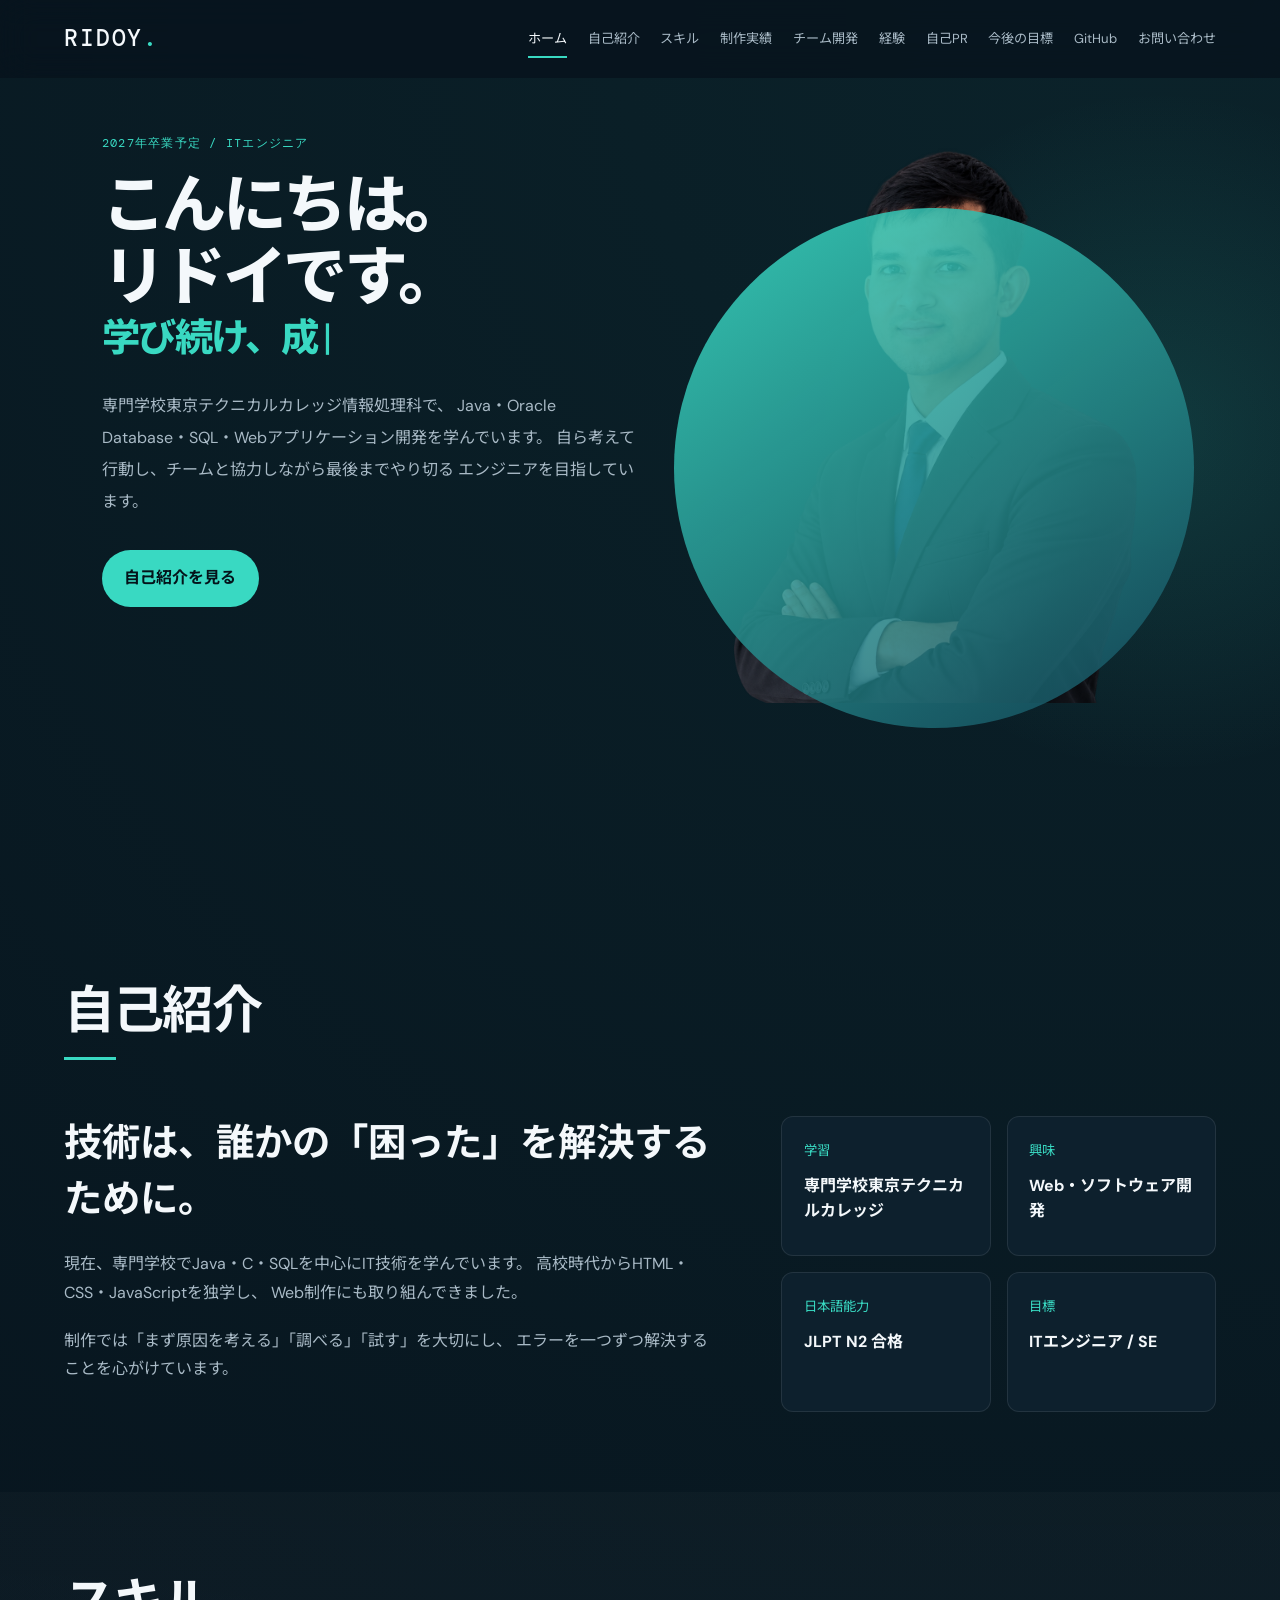
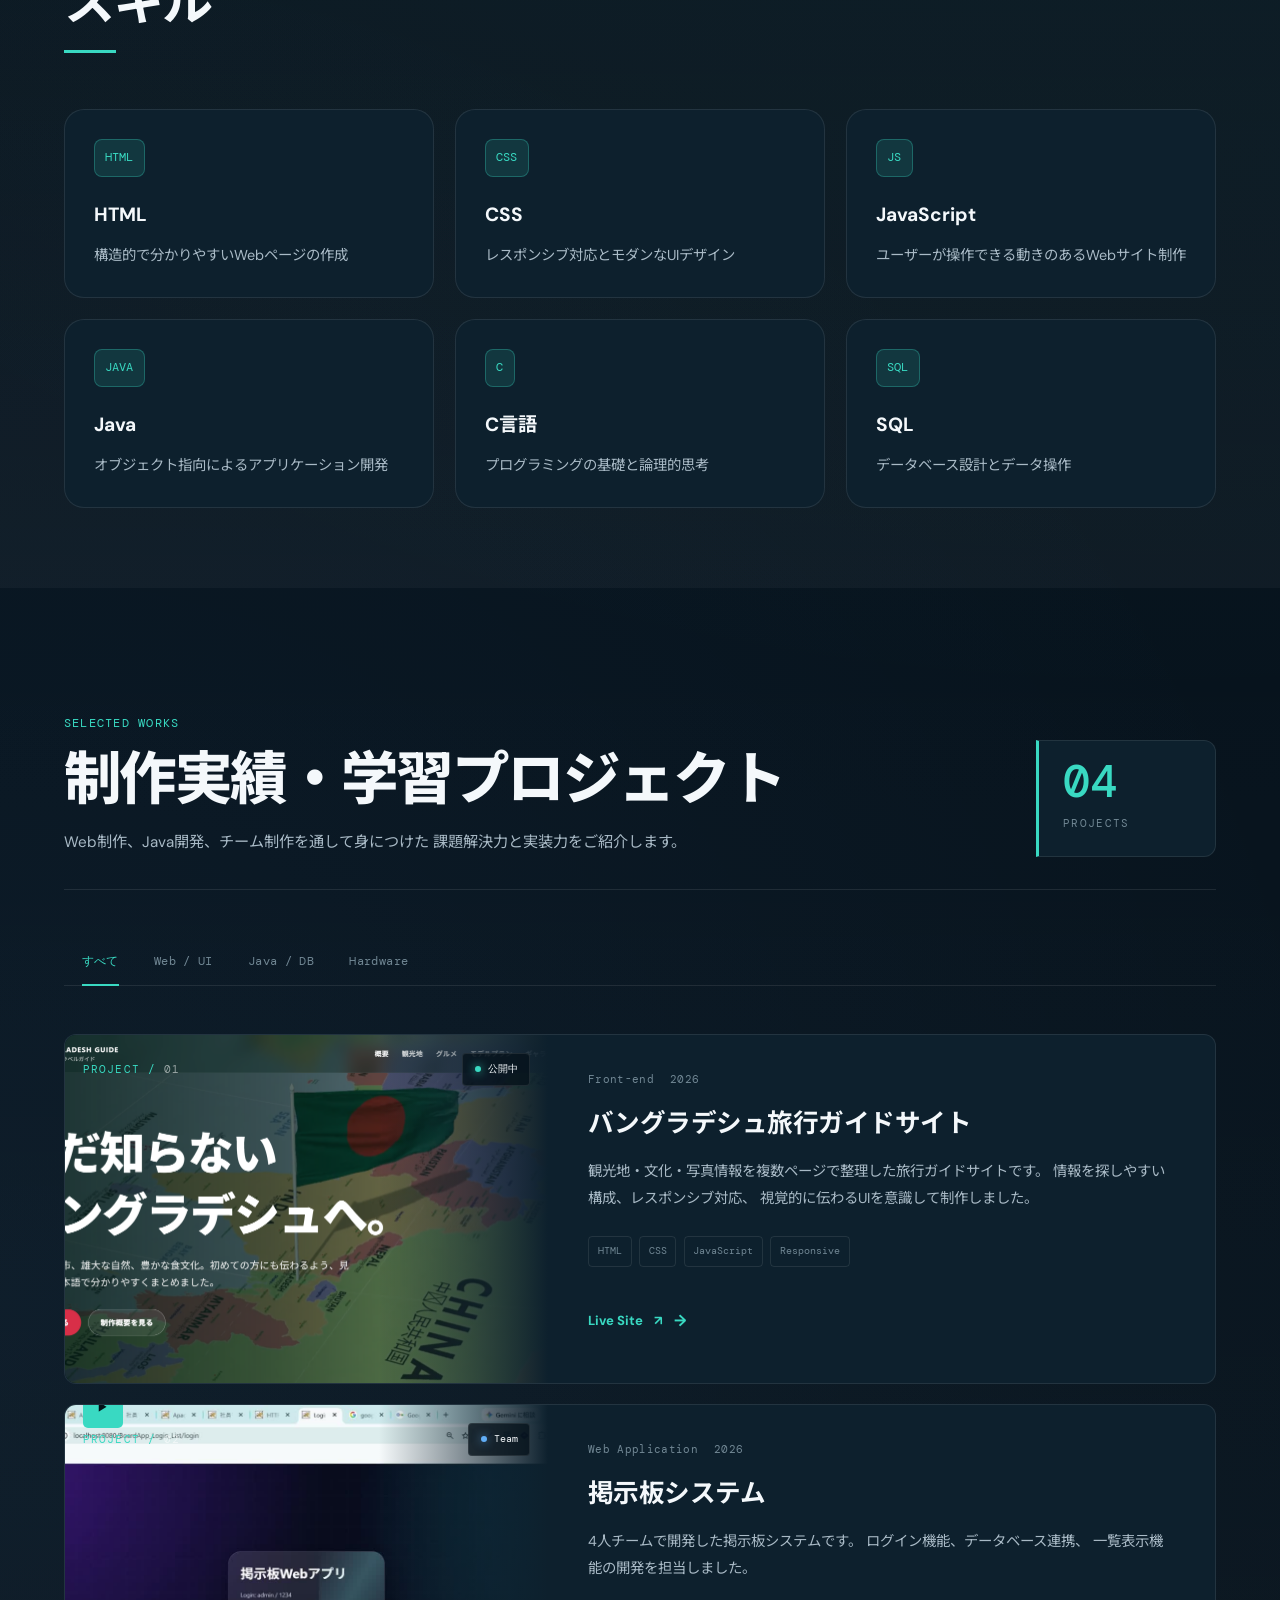
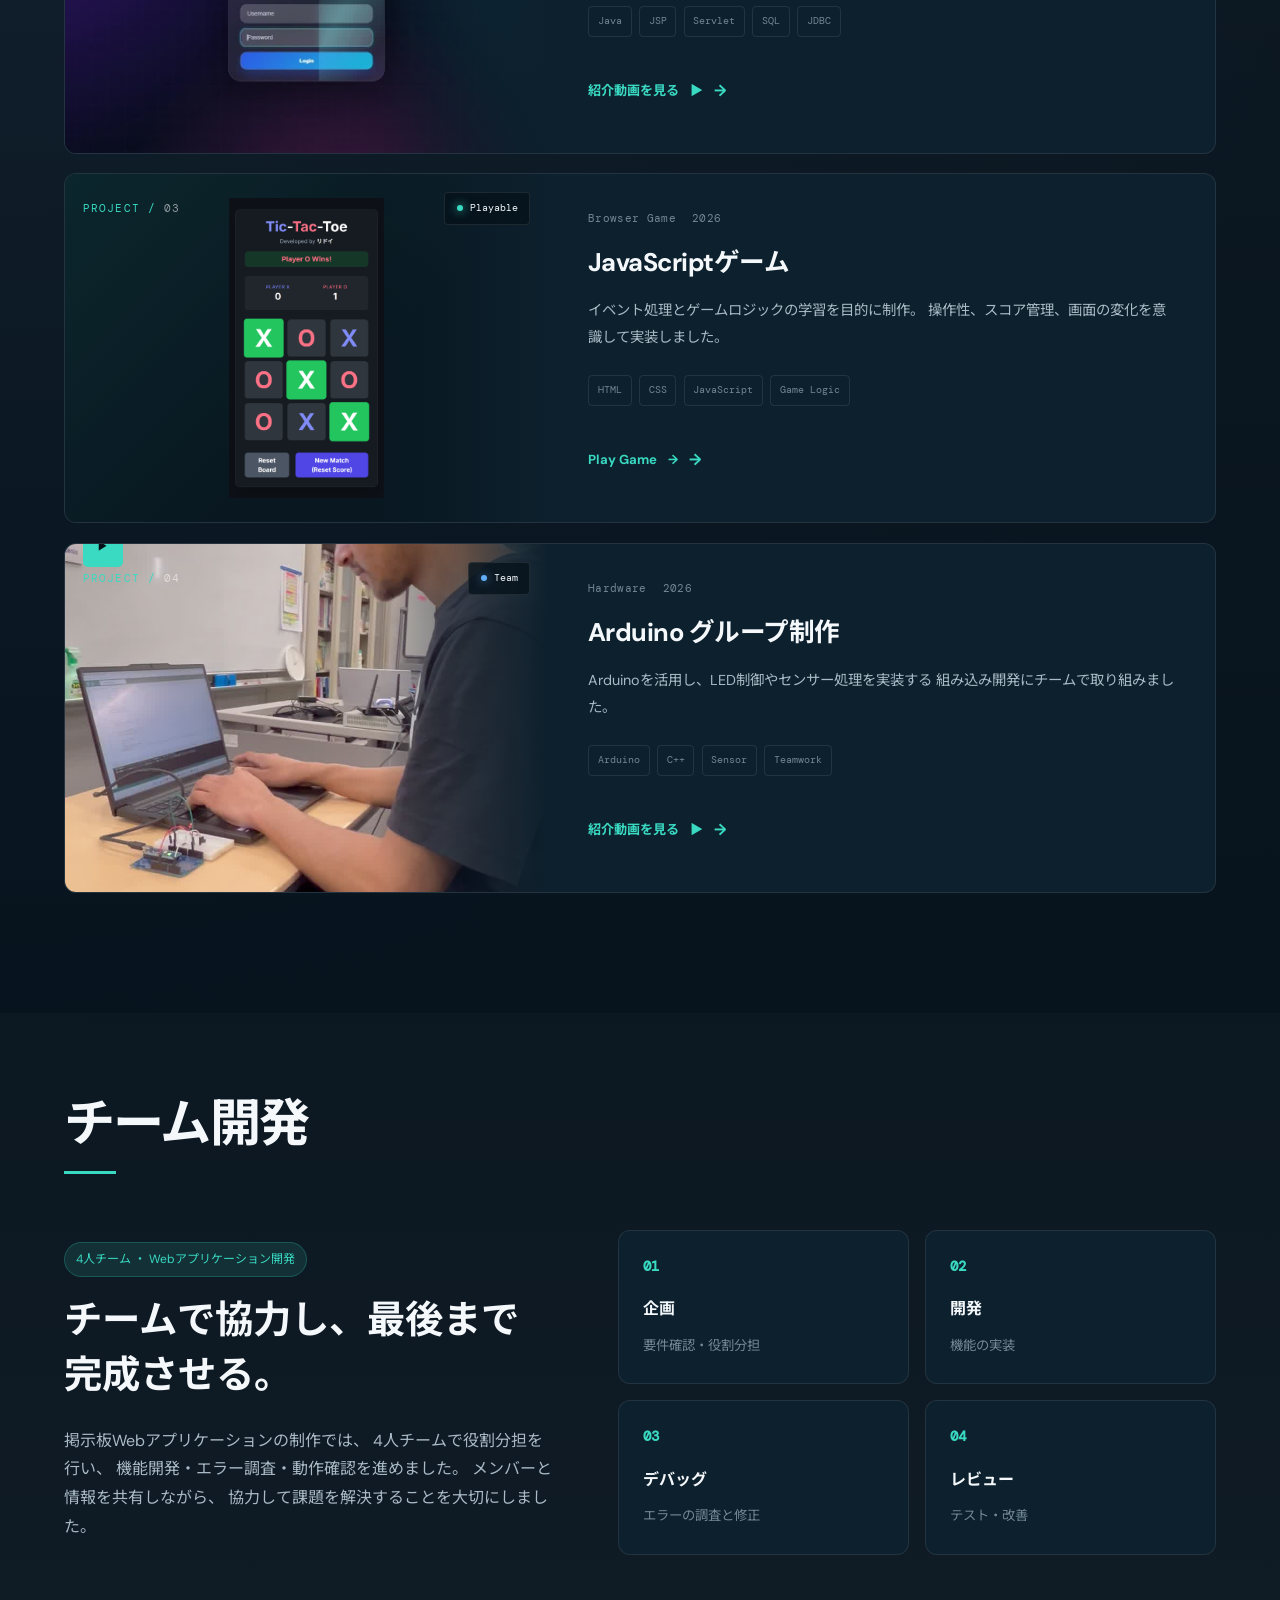
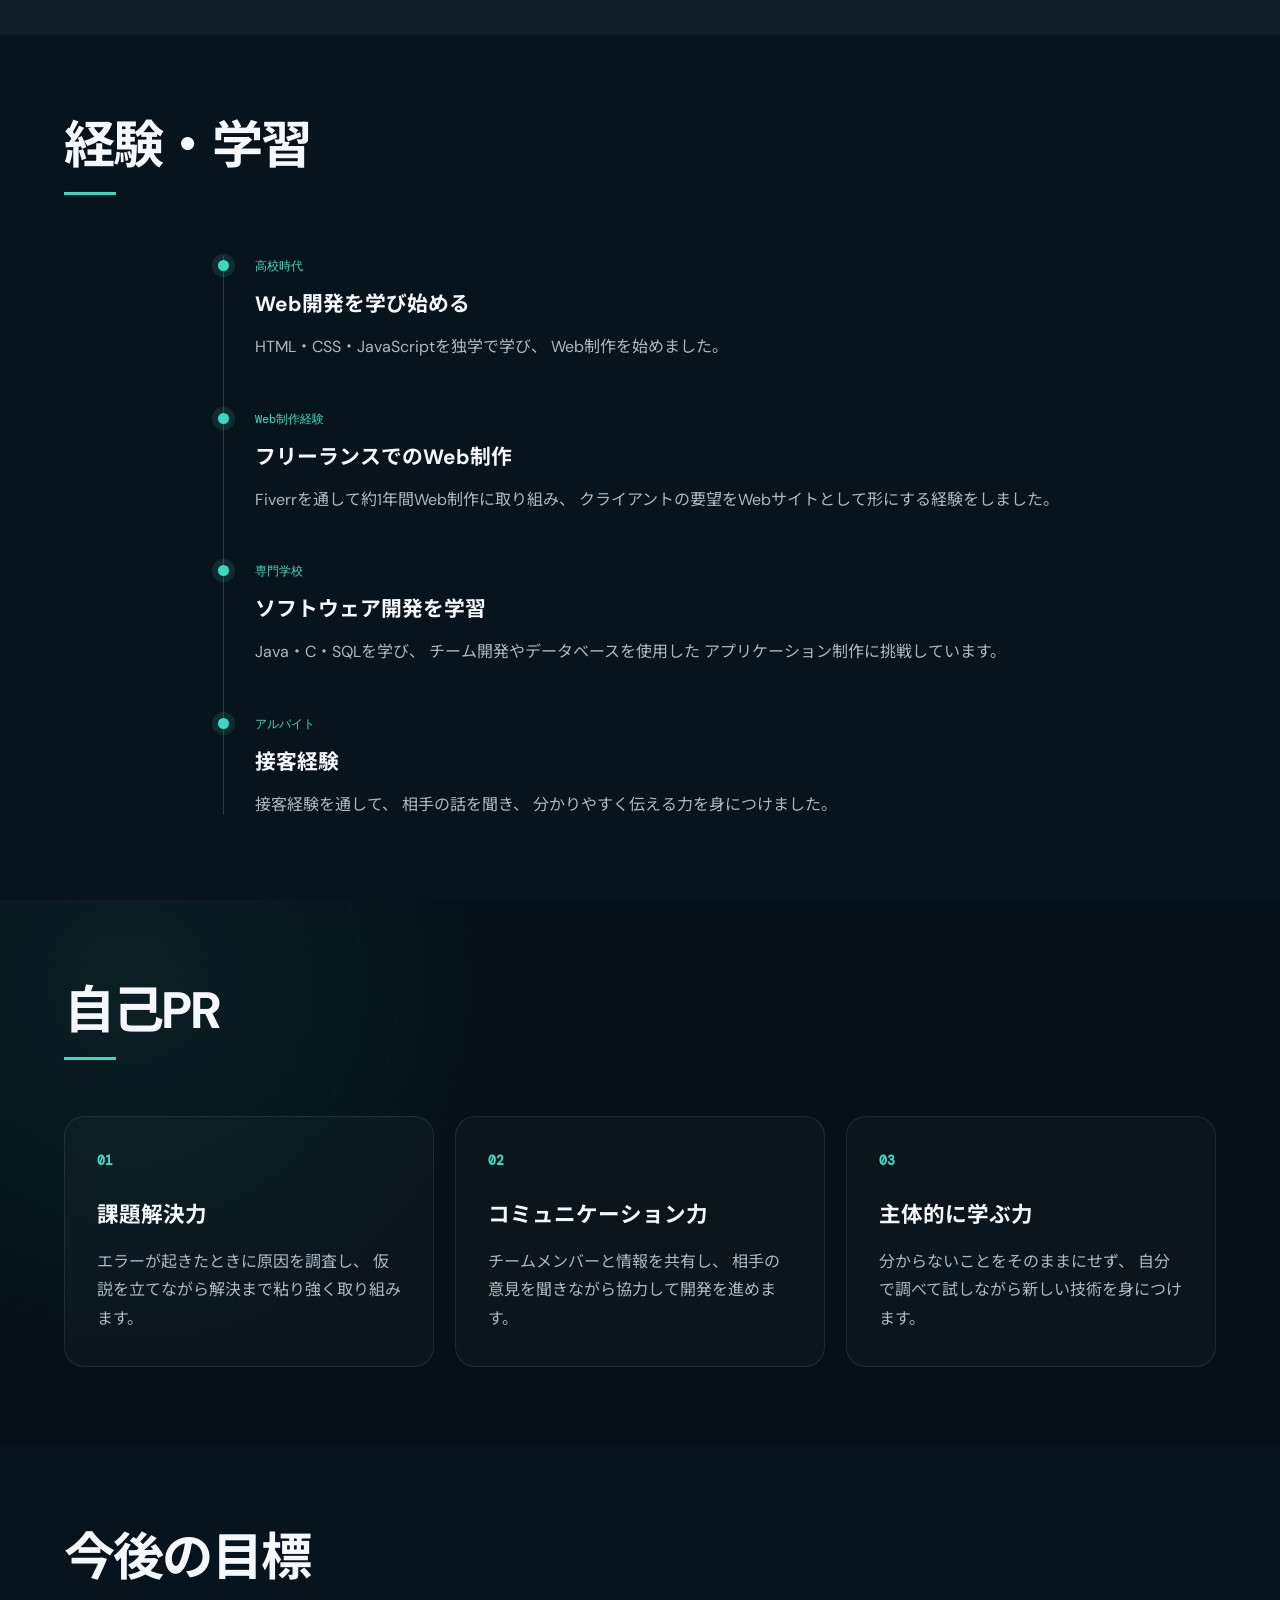
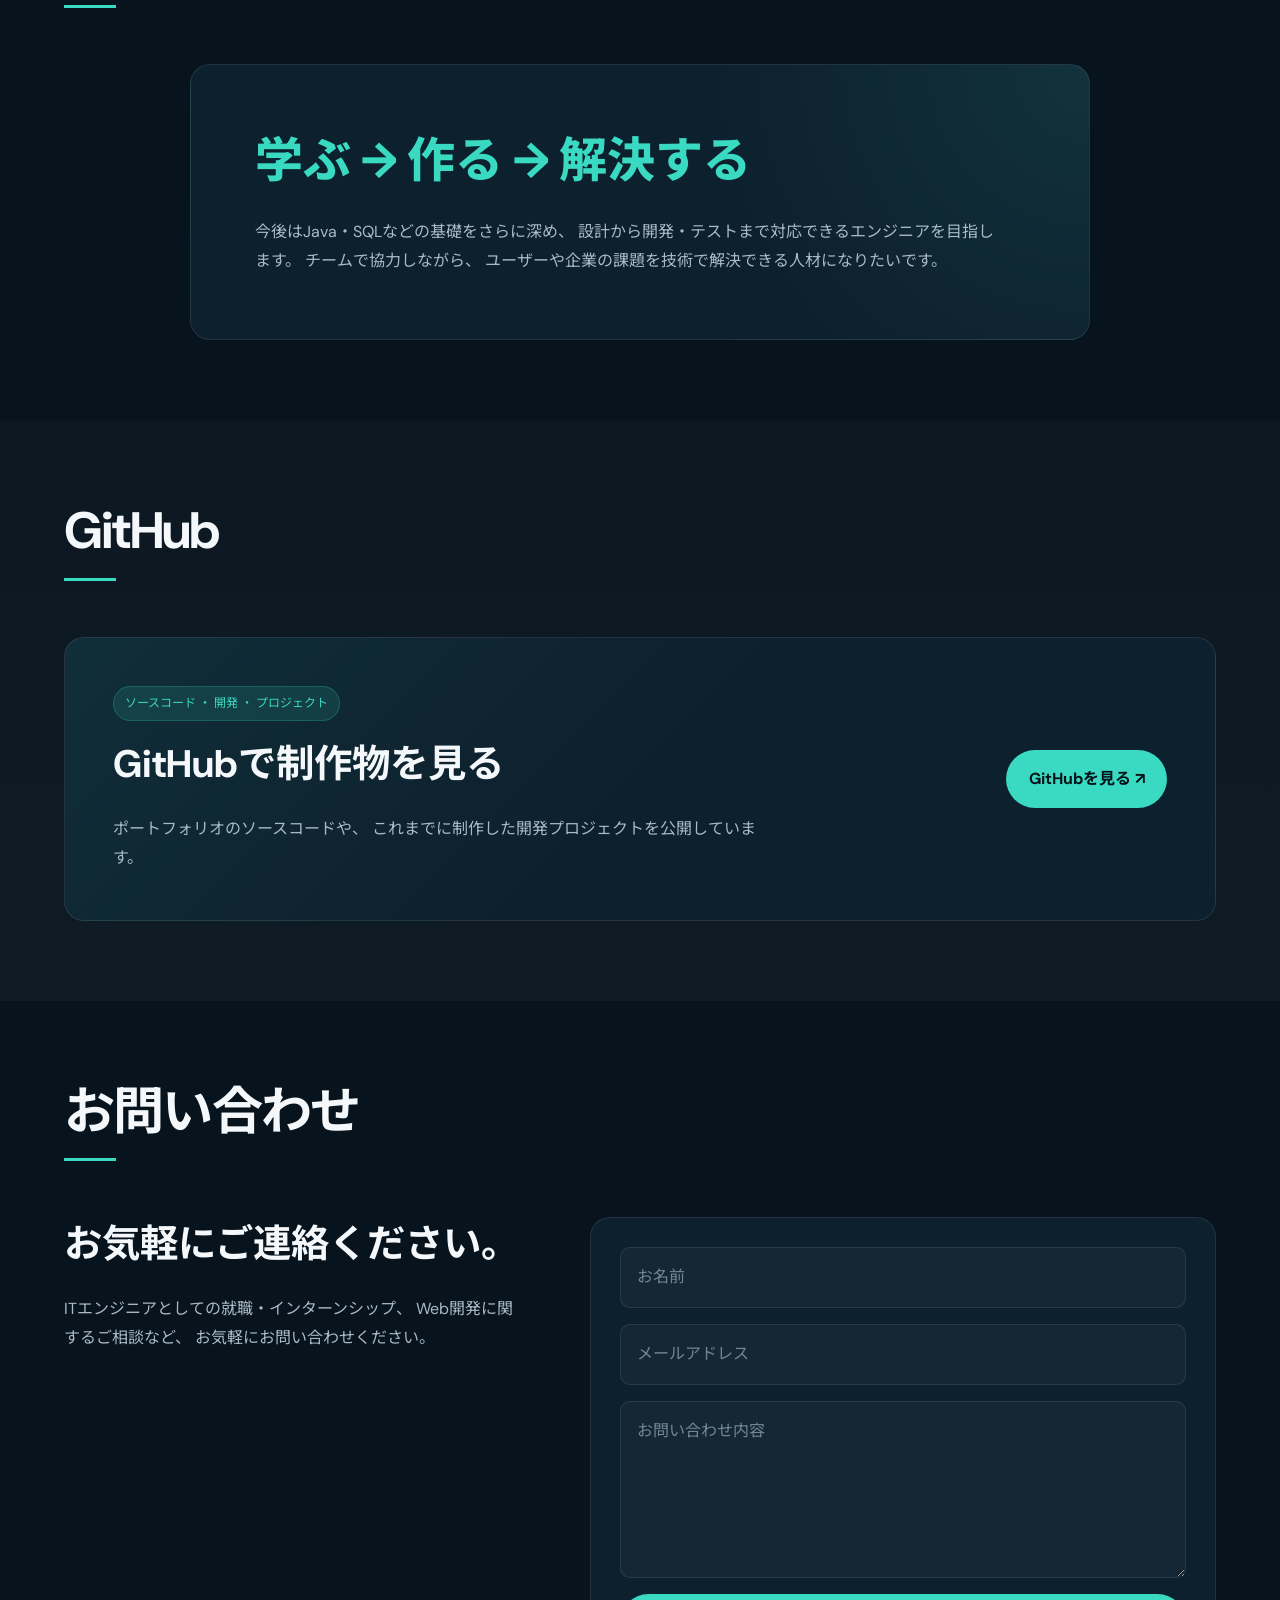
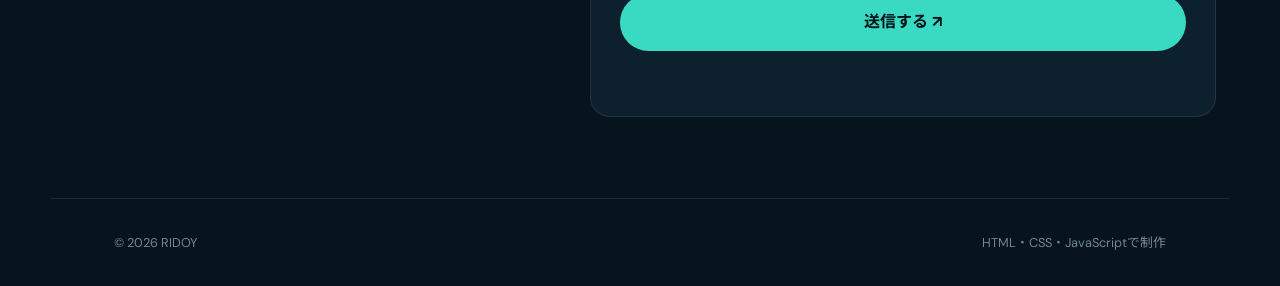
==== index.html @ bbb5d06d "Initial portfolio website" ====
<!DOCTYPE html>
<html lang="ja">
<head>
  <meta charset="UTF-8">

  <meta
    name="viewport"
    content="width=device-width, initial-scale=1.0"
  >

  <meta
    name="description"
    content="MD MONIR HOSSAIN RIDOY - ITエンジニア ポートフォリオ"
  >

  <title>RIDOY｜ITエンジニア ポートフォリオ</title>

  <link rel="stylesheet" href="style.css">
</head>

<body>

  <!-- =========================
       HEADER
  ========================== -->
  <header class="header">

    <a class="logo" href="#home">
      RIDOY<span>.</span>
    </a>

    <button
      class="menu-btn"
      id="menuBtn"
      type="button"
      aria-label="メニューを開く"
      aria-expanded="false"
      aria-controls="nav"
    >
      ☰
    </button>

    <nav id="nav" aria-label="メインナビゲーション">
      <a href="#home">ホーム</a>
      <a href="#about">自己紹介</a>
      <a href="#skills">スキル</a>
      <a href="#projects">制作実績</a>
      <a href="#team">チーム開発</a>
      <a href="#experience">経験</a>
      <a href="#strengths">自己PR</a>
      <a href="#future">今後の目標</a>
      <a href="#github">GitHub</a>
      <a href="#contact">お問い合わせ</a>
    </nav>

  </header>


  <!-- =========================
       MAIN
  ========================== -->
  <main>

    <!-- =========================
         HOME
    ========================== -->
    <section id="home" class="hero profile-hero">

      <div class="profile-copy hero-text-up reveal">

        <p class="profile-kicker">
          2027年卒業予定 / ITエンジニア
        </p>

        <h1>
          こんにちは。<br>
          リドイです。<br>

          <span
            class="typing"
            id="typingText"
            data-texts="技術で、課題を解決する。|学び続け、成長し続ける。|チームで価値を創造する。|未来をつくるエンジニアへ。"
          ></span>
        </h1>

        <p class="profile-intro">
          専門学校東京テクニカルカレッジ情報処理科で、
          Java・Oracle Database・SQL・Webアプリケーション開発を学んでいます。
          自ら考えて行動し、チームと協力しながら最後までやり切る
          エンジニアを目指しています。
        </p>

        <a class="profile-btn" href="#about">
          自己紹介を見る
        </a>

      </div>


       </div>

  <div class="profile-visual reveal">


    <div class="profile-shape"></div>

    <img
      src="assets/ridoy-profile.png"
      alt="リドイのプロフィール写真"
      class="profile-photo"
    >

  </div>

    </section>


    <!-- =========================
         ABOUT
    ========================== -->
    <section id="about" class="section">

      <div class="section-head">
        <h2>自己紹介</h2>
      </div>

      <div class="about-grid">

        <div class="about-main reveal">

          <h3>
            技術は、誰かの「困った」を解決するために。
          </h3>

          <p>
            現在、専門学校でJava・C・SQLを中心にIT技術を学んでいます。
            高校時代からHTML・CSS・JavaScriptを独学し、
            Web制作にも取り組んできました。
          </p>

          <p>
            制作では「まず原因を考える」「調べる」「試す」を大切にし、
            エラーを一つずつ解決することを心がけています。
          </p>

        </div>


        <div class="facts reveal">

          <div>
            <small>学習</small>
            <strong>専門学校東京テクニカルカレッジ</strong>
          </div>

          <div>
            <small>興味</small>
            <strong>Web・ソフトウェア開発</strong>
          </div>

           <div>
             <small>日本語能力</small>
             <strong>JLPT N2 合格</strong>
           </div>

          <div>
            <small>目標</small>
            <strong>ITエンジニア / SE</strong>
          </div>

        </div>

      </div>

    </section>


    <!-- =========================
         SKILLS
    ========================== -->
    <section id="skills" class="section alt">

      <div class="section-head">
        <h2>スキル</h2>
      </div>

      <div class="skills-grid">

        <article class="skill reveal">
          <div class="skill-icon">HTML</div>
          <h3>HTML</h3>
          <p>構造的で分かりやすいWebページの作成</p>
        </article>

        <article class="skill reveal">
          <div class="skill-icon">CSS</div>
          <h3>CSS</h3>
          <p>レスポンシブ対応とモダンなUIデザイン</p>
        </article>

        <article class="skill reveal">
          <div class="skill-icon">JS</div>
          <h3>JavaScript</h3>
          <p>ユーザーが操作できる動きのあるWebサイト制作</p>
        </article>

        <article class="skill reveal">
          <div class="skill-icon">JAVA</div>
          <h3>Java</h3>
          <p>オブジェクト指向によるアプリケーション開発</p>
        </article>

        <article class="skill reveal">
          <div class="skill-icon">C</div>
          <h3>C言語</h3>
          <p>プログラミングの基礎と論理的思考</p>
        </article>

        <article class="skill reveal">
          <div class="skill-icon">SQL</div>
          <h3>SQL</h3>
          <p>データベース設計とデータ操作</p>
        </article>

      </div>

    </section>


    <!-- =========================
         PROJECTS
    ========================== -->
    <section
      id="projects"
      class="section projects-section"
      aria-labelledby="projects-title"
    >

      <div class="projects-shell">

        <div class="projects-heading-row">

          <div class="section-heading reveal projects-heading">

            <p class="section-kicker">
              Selected Works
            </p>

            <h2 id="projects-title">
              制作実績・学習プロジェクト
            </h2>

            <p>
              Web制作、Java開発、チーム制作を通して身につけた
              課題解決力と実装力をご紹介します。
            </p>

          </div>


          <div
            class="projects-summary reveal"
            aria-label="プロジェクト数"
          >
            <strong>04</strong>
            <span>Projects</span>
          </div>

        </div>


        <!-- PROJECT FILTER -->
        <div
          class="project-filters reveal"
          role="group"
          aria-label="プロジェクトカテゴリー"
        >

          <button
            class="project-filter is-active"
            type="button"
            data-filter="all"
            aria-pressed="true"
          >
            すべて
          </button>

          <button
            class="project-filter"
            type="button"
            data-filter="frontend"
            aria-pressed="false"
          >
            Web / UI
          </button>

          <button
            class="project-filter"
            type="button"
            data-filter="java"
            aria-pressed="false"
          >
            Java / DB
          </button>

          <button
            class="project-filter"
            type="button"
            data-filter="hardware"
            aria-pressed="false"
          >
            Hardware
          </button>

        </div>


        <!-- PROJECT LIST -->
        <div class="portfolio-wrap" aria-live="polite">


          <!-- PROJECT 01 -->
          <article
            class="portfolio-item project-featured reveal-zoom"
            data-category="frontend"
            data-link="https://ridoyjp.github.io/BANGLADESH_GUIDE_HOME_PAGE/"
            tabindex="0"
            role="link"
            aria-label="バングラデシュ旅行ガイドサイトを開く"
          >

            <div class="portfolio-image">

              <img
                src="assets/BANGLADESH_GUIDE_HOME_PAGE_.png"
                alt="バングラデシュ旅行ガイドサイトの画面"
                loading="lazy"
              >

              <div class="project-media-top">

                <span class="project-number">
                  01
                </span>

                <span class="project-status">
                  <i></i>公開中
                </span>

              </div>

            </div>


            <div class="portfolio-content">

              <div class="project-meta">
                <span>Front-end</span>
                <time datetime="2026">2026</time>
              </div>

              <h3>
                バングラデシュ旅行ガイドサイト
              </h3>

              <p>
                観光地・文化・写真情報を複数ページで整理した旅行ガイドサイトです。
                情報を探しやすい構成、レスポンシブ対応、
                視覚的に伝わるUIを意識して制作しました。
              </p>

              <div
                class="project-stack"
                aria-label="使用技術"
              >
                <span>HTML</span>
                <span>CSS</span>
                <span>JavaScript</span>
                <span>Responsive</span>
              </div>

              <a
                href="https://ridoyjp.github.io/BANGLADESH_GUIDE_HOME_PAGE/"
                target="_blank"
                rel="noopener noreferrer"
                class="project-btn"
              >
                Live Site
                <span aria-hidden="true">↗</span>
              </a>

            </div>

          </article>


          <!-- PROJECT 02 -->
          <article
            class="portfolio-item reveal-zoom delay-1"
            data-category="java"
          >

            <div class="portfolio-image">

              <img
                src="assets/bulletin-board-poster.jpg"
                alt="掲示板Webアプリの紹介画面"
                loading="lazy"
              >

              <div class="project-media-top">

                <span class="project-number">
                  02
                </span>

                <span class="project-status project-status-team">
                  <i></i>Team
                </span>

              </div>

              <button
                class="project-play"
                type="button"
                data-video="videos/bulletin-board.mp4"
                aria-label="掲示板システムの紹介動画を見る"
              >
                ▶
              </button>

            </div>


            <div class="portfolio-content">

              <div class="project-meta">
                <span>Web Application</span>
                <time datetime="2026">2026</time>
              </div>

              <h3>掲示板システム</h3>

              <p>
                4人チームで開発した掲示板システムです。
                ログイン機能、データベース連携、
                一覧表示機能の開発を担当しました。
              </p>

              <div
                class="project-stack"
                aria-label="使用技術"
              >
                <span>Java</span>
                <span>JSP</span>
                <span>Servlet</span>
                <span>SQL</span>
                <span>JDBC</span>
              </div>

              <button
                type="button"
                class="project-btn project-btn-light"
                data-video="videos/bulletin-board.mp4"
              >
                紹介動画を見る
                <span aria-hidden="true">▶</span>
              </button>

            </div>

          </article>


          <!-- PROJECT 03 -->
          <article
            class="portfolio-item reveal-zoom delay-2"
            data-category="frontend"
            data-link="game/index.html"
            tabindex="0"
            role="link"
            aria-label="JavaScriptゲームを開く"
          >

            <div
              class="portfolio-image project-image-contain"
            >

              <img
                src="assets/game.png"
                alt="JavaScriptゲームの画面"
                loading="lazy"
              >

              <div class="project-media-top">

                <span class="project-number">
                  03
                </span>

                <span class="project-status">
                  <i></i>Playable
                </span>

              </div>

            </div>


            <div class="portfolio-content">

              <div class="project-meta">
                <span>Browser Game</span>
                <time datetime="2026">2026</time>
              </div>

              <h3>JavaScriptゲーム</h3>

              <p>
                イベント処理とゲームロジックの学習を目的に制作。
                操作性、スコア管理、画面の変化を意識して実装しました。
              </p>

              <div
                class="project-stack"
                aria-label="使用技術"
              >
                <span>HTML</span>
                <span>CSS</span>
                <span>JavaScript</span>
                <span>Game Logic</span>
              </div>

              <a
                href="game/index.html"
                class="project-btn project-btn-light"
              >
                Play Game
                <span aria-hidden="true">→</span>
              </a>

            </div>

          </article>


          <!-- PROJECT 04 -->
          <article
            class="portfolio-item reveal-zoom delay-3"
            data-category="hardware"
          >

            <div
              class="portfolio-image project-image-portrait"
            >

              <img
                src="assets/arduino-poster.jpg"
                alt="Arduinoグループ制作の紹介画面"
                loading="lazy"
              >

              <div class="project-media-top">

                <span class="project-number">
                  04
                </span>

                <span class="project-status project-status-team">
                  <i></i>Team
                </span>

              </div>

              <button
                class="project-play"
                type="button"
                data-video="videos/Arduino.mp4"
                aria-label="Arduinoグループ制作の紹介動画を見る"
              >
                ▶
              </button>

            </div>


            <div class="portfolio-content">

              <div class="project-meta">
                <span>Hardware</span>
                <time datetime="2026">2026</time>
              </div>

              <h3>Arduino グループ制作</h3>

              <p>
                Arduinoを活用し、LED制御やセンサー処理を実装する
                組み込み開発にチームで取り組みました。
              </p>

              <div
                class="project-stack"
                aria-label="使用技術"
              >
                <span>Arduino</span>
                <span>C++</span>
                <span>Sensor</span>
                <span>Teamwork</span>
              </div>

              <button
                type="button"
                class="project-btn project-btn-light"
                data-video="videos/Arduino.mp4"
              >
                紹介動画を見る
                <span aria-hidden="true">▶</span>
              </button>

            </div>

          </article>

        </div>

      </div>

    </section>


    <!-- =========================
         TEAM DEVELOPMENT
    ========================== -->
    <section id="team" class="section alt">

      <div class="section-head">
        <h2>チーム開発</h2>
      </div>

      <div class="team-layout">

        <div class="team-copy reveal">

          <p class="tag">
            4人チーム ・ Webアプリケーション開発
          </p>

          <h3>
            チームで協力し、最後まで完成させる。
          </h3>

          <p>
            掲示板Webアプリケーションの制作では、
            4人チームで役割分担を行い、
            機能開発・エラー調査・動作確認を進めました。
            メンバーと情報を共有しながら、
            協力して課題を解決することを大切にしました。
          </p>

        </div>


        <div class="process reveal">

          <div>
            <b>01</b>
            <span>企画</span>
            <small>要件確認・役割分担</small>
          </div>

          <div>
            <b>02</b>
            <span>開発</span>
            <small>機能の実装</small>
          </div>

          <div>
            <b>03</b>
            <span>デバッグ</span>
            <small>エラーの調査と修正</small>
          </div>

          <div>
            <b>04</b>
            <span>レビュー</span>
            <small>テスト・改善</small>
          </div>

        </div>

      </div>

    </section>


    <!-- =========================
         EXPERIENCE
    ========================== -->
    <section id="experience" class="section">

      <div class="section-head">
        <h2>経験・学習</h2>
      </div>

      <div class="timeline">

        <div class="timeline-item reveal">
          <span>高校時代</span>
          <h3>Web開発を学び始める</h3>
          <p>
            HTML・CSS・JavaScriptを独学で学び、
            Web制作を始めました。
          </p>
        </div>

        <div class="timeline-item reveal">
          <span>Web制作経験</span>
          <h3>フリーランスでのWeb制作</h3>
          <p>
            Fiverrを通して約1年間Web制作に取り組み、
            クライアントの要望をWebサイトとして形にする経験をしました。
          </p>
        </div>

        <div class="timeline-item reveal">
          <span>専門学校</span>
          <h3>ソフトウェア開発を学習</h3>
          <p>
            Java・C・SQLを学び、
            チーム開発やデータベースを使用した
            アプリケーション制作に挑戦しています。
          </p>
        </div>

        <div class="timeline-item reveal">
          <span>アルバイト</span>
          <h3>接客経験</h3>
          <p>
            接客経験を通して、
            相手の話を聞き、
            分かりやすく伝える力を身につけました。
          </p>
        </div>

      </div>

    </section>


    <!-- =========================
         STRENGTHS
    ========================== -->
    <section id="strengths" class="section dark">

      <div class="section-head">
        <h2>自己PR</h2>
      </div>

      <div class="strength-grid">

        <div class="strength reveal">

          <b>01</b>

          <h3>課題解決力</h3>

          <p>
            エラーが起きたときに原因を調査し、
            仮説を立てながら解決まで粘り強く取り組みます。
          </p>

        </div>


        <div class="strength reveal">

          <b>02</b>

          <h3>コミュニケーション力</h3>

          <p>
            チームメンバーと情報を共有し、
            相手の意見を聞きながら協力して開発を進めます。
          </p>

        </div>


        <div class="strength reveal">

          <b>03</b>

          <h3>主体的に学ぶ力</h3>

          <p>
            分からないことをそのままにせず、
            自分で調べて試しながら新しい技術を身につけます。
          </p>

        </div>

      </div>

    </section>


    <!-- =========================
         FUTURE
    ========================== -->
    <section id="future" class="section">

      <div class="section-head">
        <h2>今後の目標</h2>
      </div>

      <div class="future reveal">

        <div class="future-big">
          学ぶ → 作る → 解決する
        </div>

        <p>
          今後はJava・SQLなどの基礎をさらに深め、
          設計から開発・テストまで対応できるエンジニアを目指します。
          チームで協力しながら、
          ユーザーや企業の課題を技術で解決できる人材になりたいです。
        </p>

      </div>

    </section>


    <!-- =========================
         GITHUB
    ========================== -->
    <section id="github" class="section alt">

      <div class="section-head">
        <h2>GitHub</h2>
      </div>

      <div class="github-card reveal">

        <div>

          <span class="tag">
            ソースコード ・ 開発 ・ プロジェクト
          </span>

          <h3>
            GitHubで制作物を見る
          </h3>

          <p>
            ポートフォリオのソースコードや、
            これまでに制作した開発プロジェクトを公開しています。
          </p>

        </div>

        <a
          class="btn primary"
          href="https://github.com/ridoyjp"
          target="_blank"
          rel="noopener noreferrer"
        >
          GitHubを見る ↗
        </a>

      </div>

    </section>


    <!-- =========================
         CONTACT
    ========================== -->
    <section id="contact" class="section contact">

      <div class="section-head">
        <h2>お問い合わせ</h2>
      </div>

      <div class="contact-grid">

        <div class="reveal">

          <h3>
            お気軽にご連絡ください。
          </h3>

          <p>
            ITエンジニアとしての就職・インターンシップ、
            Web開発に関するご相談など、
            お気軽にお問い合わせください。
          </p>

        </div>


        <form id="contactForm" class="contact-form reveal">

          <input
            type="text"
            id="name"
            name="name"
            placeholder="お名前"
            autocomplete="name"
            required
          >

          <input
            type="email"
            id="email"
            name="email"
            placeholder="メールアドレス"
            autocomplete="email"
            required
          >

          <textarea
            id="message"
            name="message"
            rows="5"
            placeholder="お問い合わせ内容"
            required
          ></textarea>

          <button
            class="btn primary"
            type="submit"
          >
            送信する ↗
          </button>

          <p
            id="formStatus"
            class="form-status"
            aria-live="polite"
          ></p>

        </form>

      </div>

    </section>

  </main>


  <!-- =========================
       BACK TO TOP
  ========================== -->
  <button
    id="backToTop"
    type="button"
    aria-label="ページ上部へ戻る"
  >
    ↑
  </button>


  <!-- =========================
       FOOTER
  ========================== -->
  <footer>
    <span>© 2026 RIDOY</span>
    <span>HTML・CSS・JavaScriptで制作</span>
  </footer>


  <!-- =========================
       VIDEO MODAL
       IMPORTANT:
       videoClose ID is used ONLY ONCE
  ========================== -->
  <div
    class="video-modal"
    id="videoModal"
    aria-hidden="true"
  >

    <div
      class="video-modal-content"
      role="dialog"
      aria-modal="true"
      aria-labelledby="videoModalTitle"
    >

      <h2 id="videoModalTitle" class="sr-only">
        プロジェクト紹介動画
      </h2>

      <button
        type="button"
        class="video-close"
        id="videoClose"
        aria-label="閉じる"
      >
        ✕
      </button>

      <video
        id="projectVideo"
        controls
        playsinline
        preload="metadata"
      >
        お使いのブラウザは動画再生に対応していません。
      </video>

      <p
        id="videoError"
        class="video-error"
        hidden
      >
        動画を読み込めませんでした。
      </p>

    </div>

  </div>


  <!-- =========================
       JAVASCRIPT
  ========================== -->
  <script src="script.js"></script>

</body>
</html>
---- style.css ----
@import url('https://fonts.googleapis.com/css2?family=DM+Mono:wght@400;500&family=DM+Sans:wght@400;500;600;700;800&family=Noto+Sans+JP:wght@400;500;600;700;800&display=swap'); 
 
/* ========================================================= 
RIDOY PORTFOLIO - FRESH DARK DESIGN 
========================================================= */ 
 
:root { 
  --bg: #07131d; 
  --bg-soft: #0b1b27; 
  --bg-card: #0d202d; 
  --bg-card-2: #102735; 
 
  --text: #f4f8fb; 
  --text-soft: #a9bac6; 
  --text-muted: #718794; 
 
  --primary: #39d9c2; 
  --primary-dark: #18a995; 
  --primary-soft: rgba(57, 217, 194, 0.12); 
  --primary-glow: rgba(57, 217, 194, 0.25); 
 
  --blue: #61aef7; 
 
  --border: rgba(255, 255, 255, 0.09); 
  --border-strong: rgba(255, 255, 255, 0.16); 
 
  --header-height: 78px; 
  --max-width: 1180px; 
 
  --radius: 20px; 
  --radius-small: 12px; 
 
  --shadow: 0 20px 60px rgba(0, 0, 0, 0.28); 
} 
 
/* ========================================================= 
RESET 
========================================================= */ 
 
* { 
  margin: 0; 
  padding: 0; 
  box-sizing: border-box; 
} 
 
html { 
  scroll-behavior: smooth; 
  scroll-padding-top: 85px; 
} 
 
body { 
  min-width: 320px; 
  overflow-x: hidden; 
 
  background: 
    radial-gradient(circle at 90% 0%, rgba(57, 217, 194, 0.08), transparent 28%), 
    radial-gradient(circle at 0% 35%, rgba(97, 174, 247, 0.05), transparent 25%), 
    var(--bg); 
 
  color: var(--text); 
  font-family: "DM Sans", "Noto Sans JP", sans-serif; 
  line-height: 1.8; 
} 
 
::selection { 
  background: var(--primary); 
  color: #041017; 
} 
 
img { 
  max-width: 100%; 
  display: block; 
} 
 
a { 
  color: inherit; 
  text-decoration: none; 
} 
 
button, 
input, 
textarea { 
  font: inherit; 
} 
 
button { 
  border: none; 
  cursor: pointer; 
} 
 
/* ========================================================= 
SCROLL PROGRESS 
========================================================= */ 
 
.scroll-progress, 
#progress { 
  position: fixed; 
  top: 0; 
  left: 0; 
  z-index: 9999; 
 
  width: 0; 
  height: 3px; 
 
  background: var(--primary); 
  box-shadow: 0 0 14px var(--primary); 
} 
 
/* ========================================================= 
HEADER 
========================================================= */ 
 
.header { 
  position: fixed; 
  top: 0; 
  left: 0; 
  z-index: 1000; 
 
  width: 100%; 
  height: var(--header-height); 
  padding: 0 5%; 
 
  display: flex; 
  align-items: center; 
  justify-content: space-between; 
 
  background: rgba(7, 19, 29, 0.78); 
  backdrop-filter: blur(16px); 
  -webkit-backdrop-filter: blur(16px); 
 
  border-bottom: 1px solid transparent; 
  transition: 0.3s ease; 
} 
 
.header.scrolled { 
  background: rgba(7, 19, 29, 0.96); 
  border-bottom-color: var(--border); 
  box-shadow: 0 10px 35px rgba(0, 0, 0, 0.2); 
} 
 
.logo { 
  font-family: "DM Mono", monospace; 
  font-size: 1.45rem; 
  font-weight: 500; 
  letter-spacing: 0.08em; 
  z-index: 1002; 
} 
 
.logo span { 
  color: var(--primary); 
} 
 
/* ========================================================= 
NAVIGATION 
========================================================= */ 
 
nav { 
  display: flex; 
  align-items: center; 
  gap: 1.3rem; 
} 
 
nav a { 
  position: relative; 
  color: var(--text-soft); 
  font-size: 0.82rem; 
  white-space: nowrap; 
  transition: color 0.25s ease; 
} 
 
nav a::after { 
  content: ""; 
  position: absolute; 
  left: 0; 
  bottom: -8px; 
  width: 0; 
  height: 2px; 
  background: var(--primary); 
  transition: width 0.25s ease; 
} 
 
nav a:hover, 
nav a.current { 
  color: var(--text); 
} 
 
nav a:hover::after, 
nav a.current::after { 
  width: 100%; 
} 
 
/* ========================================================= 
MOBILE MENU 
========================================================= */ 
 
.menu-btn { 
  display: none; 
  width: 44px; 
  height: 44px; 
  align-items: center; 
  justify-content: center; 
  background: transparent; 
  color: var(--text); 
  border: 1px solid var(--border); 
  border-radius: 10px; 
  font-size: 1.4rem; 
  z-index: 1002; 
} 
 
/* ========================================================= 
MAIN / SECTION 
========================================================= */ 
 
main { 
  overflow: hidden; 
} 
 
.section { 
  width: 100%; 
  padding: 80px 5%; 
  position: relative; 
} 
 
.section > * { 
  max-width: var(--max-width); 
  margin-left: auto; 
  margin-right: auto; 
} 
 
.section.alt { 
  background: linear-gradient(
    180deg, 
    rgba(255, 255, 255, 0.018), 
    rgba(255, 255, 255, 0.035)
  ); 
} 
 
.section.dark { 
  background: radial-gradient(
    circle at 10% 15%, 
    rgba(57, 217, 194, 0.08), 
    transparent 30%
  ), #061018; 
} 
 
.section-head { 
  max-width: var(--max-width); 
  margin: 0 auto 3.5rem; 
} 
 
.section-kicker, 
.profile-kicker { 
  display: inline-block; 
  margin-bottom: 1rem; 
  color: var(--primary); 
  font-family: "DM Mono", monospace; 
  font-size: 0.78rem; 
  letter-spacing: 0.1em; 
  text-transform: uppercase; 
} 
 
.section-head h2 { 
  font-size: clamp(2rem, 4vw, 3.3rem); 
  line-height: 1.2; 
  letter-spacing: -0.035em; 
} 
 
.section-head h2::after { 
  content: ""; 
  display: block; 
  width: 52px; 
  height: 3px; 
  margin-top: 1rem; 
  background: var(--primary); 
} 
 
/* ========================================================= 
HERO / HOME 
========================================================= */ 
 
.profile-hero { 
  min-height: 100vh; 
  padding: calc(var(--header-height) + 15px) 8% 40px; 
  display: grid; 
  grid-template-columns: 1.05fr 0.95fr; 
  align-items: start; 
  gap: 3rem; 
  position: relative; 
} 
 
.profile-hero::before { 
  content: ""; 
  position: absolute; 
  width: 720px; 
  height: 720px; 
  right: -240px; 
  top: 48%; 
  transform: translateY(-50%); 
  border-radius: 50%; 
  background: radial-gradient(
    circle, 
    rgba(57, 217, 194, 0.14), 
    transparent 67%
  ); 
  pointer-events: none; 
} 
 
/* ========================================================= 
LEFT TEXT - UNCHANGED 
========================================================= */ 
 
.profile-copy { 
  position: relative; 
  z-index: 2; 
  margin-top: 35px; 
  transform: none; 
} 
 
.profile-copy h1 { 
  margin-bottom: 1.5rem; 
  font-size: clamp(3.2rem, 5vw, 5.8rem); 
  font-weight: 800; 
  line-height: 1.12; 
  letter-spacing: -0.055em; 
} 
 
/* ========================================================= 
TYPING TEXT 
========================================================= */ 
 
.typing, 
.profile-copy h1 .typing { 
  display: block; 
  width: 100%; 
  min-height: 1.35em; 
  color: var(--primary); 
  font-size: clamp(1.8rem, 3vw, 3.4rem); 
  font-weight: 800; 
  line-height: 1.25; 
  letter-spacing: -0.045em; 
  white-space: nowrap; 
  overflow: visible; 
} 
 
.typing::after { 
  content: "|"; 
  display: inline-block; 
  margin-left: 6px; 
  color: var(--primary); 
  font-weight: 400; 
  animation: blink 0.8s step-end infinite; 
} 
 
@keyframes blink { 
  0%, 100% { opacity: 1; } 
  50% { opacity: 0; } 
} 
 
/* ========================================================= 
INTRO 
========================================================= */ 
 
.profile-intro { 
  max-width: 620px; 
  color: var(--text-soft); 
  font-size: 1rem; 
  line-height: 2; 
} 
 
/* ========================================================= 
BUTTONS 
========================================================= */ 
 
.profile-btn, 
.btn { 
  display: inline-flex; 
  align-items: center; 
  justify-content: center; 
  gap: 0.6rem; 
  padding: 0.9rem 1.4rem; 
  margin-top: 2rem; 
  border-radius: 999px; 
  font-weight: 700; 
  transition: transform 0.25s ease, box-shadow 0.25s ease, background 0.25s ease; 
} 
 
.profile-btn, 
.btn.primary { 
  background: var(--primary); 
  color: #04131a; 
} 
 
.profile-btn:hover, 
.btn.primary:hover { 
  transform: translateY(-3px); 
  box-shadow: 0 14px 35px var(--primary-glow); 
} 
 
.btn.secondary { 
  background: transparent; 
  color: var(--text); 
  border: 1px solid var(--border-strong); 
} 
 
.btn.secondary:hover { 
  border-color: var(--primary); 
  color: var(--primary); 
} 
 
/* ========================================================= 
PROFILE VISUAL 
========================================================= */ 
 
.profile-visual { 
  min-height: 640px; 
  position: relative; 
  display: flex; 
  align-items: flex-start; 
  justify-content: center; 
  overflow: visible; 
  margin-top: 55px; 
} 
 
.profile-shape { 
  position: absolute; 
  width: min(520px, 90vw); 
  aspect-ratio: 1; 
  top: 50%; 
  left: 50%; 
  transform: translate(-50%, -50%); 
  border-radius: 50%; 
  background: linear-gradient(
    145deg, 
    rgba(57, 217, 194, 0.9), 
    rgba(20, 71, 91, 0.82)
  ); 
  animation: shapeMove 8s ease-in-out infinite; 
} 
 
@keyframes shapeMove { 
  0%, 100% { 
    border-radius: 48% 52% 45% 55% / 55% 43% 57% 45%; 
  } 
  50% { 
    border-radius: 57% 43% 58% 42% / 45% 57% 43% 55%; 
  } 
} 
 
/* ========================================================= 
PROFILE PHOTO - ONLY SIZE INCREASED
========================================================= */ 
 
.profile-photo {
  width: min(820px, 135vw);
  max-height: 1250px;
  object-fit: contain;
  object-position: center top;
  animation: profileFloatBig 5s ease-in-out infinite;
}

@keyframes profileFloatBig {
  0%, 100% {
    transform: translate(40px, 0);
  }
  50% {
    transform: translate(40px, -10px);
  }
}

 
.profile-side-note { 
  position: absolute; 
  left: -10px; 
  bottom: 35px; 
  z-index: 3; 
  padding: 1rem 1.1rem; 
  background: rgba(6, 18, 27, 0.78); 
  border: 1px solid var(--border); 
  border-radius: var(--radius-small); 
  font-family: "DM Mono", monospace; 
  font-size: 0.72rem; 
  letter-spacing: 0.04em; 
  line-height: 1.7; 
} 
 
.profile-side-note span { 
  color: var(--primary); 
} 
 
/* ========================================================= 
ABOUT 
========================================================= */ 
 
.about-grid { 
  display: grid; 
  grid-template-columns: 1.2fr 0.8fr; 
  gap: 4rem; 
  align-items: start; 
} 
 
.about-main h3, 
.team-copy h3, 
.github-card h3, 
.contact-grid h3 { 
  margin-bottom: 1.4rem; 
  font-size: clamp(1.7rem, 3vw, 2.5rem); 
  line-height: 1.45; 
} 
 
.about-main p { 
  margin-bottom: 1.2rem; 
  color: var(--text-soft); 
} 
 
.facts { 
  display: grid; 
  grid-template-columns: repeat(2, 1fr); 
  gap: 1rem; 
} 
 
.facts > div { 
  min-height: 140px; 
  padding: 1.35rem; 
  background: var(--bg-card); 
  border: 1px solid var(--border); 
  border-radius: var(--radius-small); 
  transition: transform 0.3s ease, border-color 0.3s ease, box-shadow 0.3s ease; 
} 
 
.facts > div:hover { 
  transform: translateY(-5px); 
  border-color: rgba(57, 217, 194, 0.4); 
  box-shadow: var(--shadow); 
} 
 
.facts small { 
  display: block; 
  margin-bottom: 0.7rem; 
  color: var(--primary); 
} 
 
.facts strong { 
  display: block; 
  line-height: 1.55; 
} 
 
/* ========================================================= 
SKILLS 
========================================================= */ 
 
.skills-grid { 
  display: grid; 
  grid-template-columns: repeat(3, 1fr); 
  gap: 1.3rem; 
} 
 
.skill { 
  padding: 1.8rem; 
  background: var(--bg-card); 
  border: 1px solid var(--border); 
  border-radius: var(--radius); 
  transition: transform 0.3s ease, border-color 0.3s ease, box-shadow 0.3s ease; 
} 
 
.skill:hover { 
  transform: translateY(-7px); 
  border-color: rgba(57, 217, 194, 0.45); 
  box-shadow: var(--shadow); 
} 
 
.skill-icon { 
  width: fit-content; 
  padding: 0.45rem 0.65rem; 
  margin-bottom: 1.3rem; 
  border: 1px solid rgba(57, 217, 194, 0.3); 
  border-radius: 8px; 
  background: var(--primary-soft); 
  color: var(--primary); 
  font-family: "DM Mono", monospace; 
  font-size: 0.75rem; 
} 
 
.skill h3 { 
  margin-bottom: 0.65rem; 
  font-size: 1.2rem; 
} 
 
.skill p { 
  color: var(--text-soft); 
  font-size: 0.9rem; 
} 
 
/* ========================================================= 
PROJECTS 
========================================================= */ 
 /* =========================================================
   PROJECTS - JAPANESE IT COMPANY STYLE
   Clean / Professional / Unique
========================================================= */

.projects-section {
  position: relative;
  padding-top: 120px;
  padding-bottom: 120px;
  background:
    linear-gradient(
      180deg,
      transparent 0%,
      rgba(255, 255, 255, 0.018) 50%,
      transparent 100%
    );
}

.projects-shell {
  max-width: var(--max-width);
  margin: 0 auto;
}

/* =========================================================
   PROJECT HEADER
========================================================= */

.projects-heading-row {
  display: grid;
  grid-template-columns: 1fr auto;
  align-items: end;
  gap: 3rem;
  margin-bottom: 3rem;
  padding-bottom: 2rem;
  border-bottom: 1px solid var(--border);
}

.projects-heading {
  max-width: 760px;
}

.projects-heading .section-kicker {
  margin-bottom: 0.8rem;
}

.projects-heading h2 {
  margin-bottom: 1rem;
  font-size: clamp(2.2rem, 4.5vw, 4rem);
  font-weight: 800;
  line-height: 1.15;
  letter-spacing: -0.045em;
}

.projects-heading > p:last-child {
  max-width: 680px;
  color: var(--text-soft);
  font-size: 0.95rem;
}

.projects-summary {
  min-width: 180px;
  padding: 1.2rem 1.5rem;
  text-align: left;
  background: var(--bg-card);
  border: 1px solid var(--border);
  border-left: 3px solid var(--primary);
  border-radius: 0 var(--radius-small) var(--radius-small) 0;
}

.projects-summary strong {
  display: block;
  margin-bottom: 0.2rem;
  color: var(--primary);
  font-family: "DM Mono", monospace;
  font-size: 2.8rem;
  font-weight: 500;
  line-height: 1;
}

.projects-summary span {
  color: var(--text-muted);
  font-family: "DM Mono", monospace;
  font-size: 0.7rem;
  letter-spacing: 0.12em;
  text-transform: uppercase;
}

/* =========================================================
   FILTERS
========================================================= */

.project-filters {
  display: flex;
  flex-wrap: wrap;
  gap: 0;
  margin-bottom: 3rem;
  border-bottom: 1px solid var(--border);
}

.project-filter {
  position: relative;
  padding: 0.8rem 1.1rem;
  color: var(--text-muted);
  background: transparent;
  border: none;
  border-radius: 0;
  font-family: "DM Mono", monospace;
  font-size: 0.75rem;
  letter-spacing: 0.03em;
}

.project-filter::after {
  content: "";
  position: absolute;
  right: 1.1rem;
  bottom: -1px;
  left: 1.1rem;
  height: 2px;
  background: transparent;
  transition: 0.25s ease;
}

.project-filter:hover {
  color: var(--text);
  background: transparent;
  border-color: transparent;
}

.project-filter.is-active {
  color: var(--primary);
  background: transparent;
  border-color: transparent;
}

.project-filter.is-active::after {
  background: var(--primary);
}

/* =========================================================
   PROJECT LIST
========================================================= */

.portfolio-wrap {
  display: grid;
  grid-template-columns: 1fr;
  gap: 1.2rem;
}

/* =========================================================
   PROJECT CARD
========================================================= */

.portfolio-item {
  position: relative;
  display: grid;
  grid-template-columns: 42% 1fr;
  min-width: 0;
  min-height: 330px;
  overflow: hidden;
  background: var(--bg-card);
  border: 1px solid var(--border);
  border-radius: var(--radius-small);
  transition:
    transform 0.3s ease,
    border-color 0.3s ease,
    background 0.3s ease;
}

.portfolio-item::before {
  content: "";
  position: absolute;
  top: 0;
  bottom: 0;
  left: 0;
  z-index: 1;
  width: 3px;
  background: transparent;
  transition: background 0.3s ease;
}

.portfolio-item:hover {
  transform: translateY(-4px);
  background: var(--bg-card-2);
  border-color: rgba(57, 217, 194, 0.35);
}

.portfolio-item:hover::before {
  background: var(--primary);
}

.portfolio-item.project-featured {
  grid-column: auto;
  display: grid;
  grid-template-columns: 42% 1fr;
}

.portfolio-item.is-hidden {
  display: none;
}

/* =========================================================
   IMAGE
========================================================= */

.portfolio-image,
.portfolio-item.project-featured .portfolio-image {
  position: relative;
  min-height: 100%;
  overflow: hidden;
  background:
    linear-gradient(
      135deg,
      rgba(57, 217, 194, 0.08),
      transparent 60%
    ),
    #081720;
}

.portfolio-image::after {
  content: "";
  position: absolute;
  inset: 0;
  background: linear-gradient(
    90deg,
    transparent 65%,
    var(--bg-card) 100%
  );
  pointer-events: none;
}

.portfolio-image img {
  position: absolute;
  inset: 0;
  width: 100%;
  height: 100%;
  object-fit: cover;
  transition: transform 0.5s ease;
}

.portfolio-item:hover .portfolio-image img {
  transform: scale(1.04);
}

.project-image-contain img {
  object-fit: contain;
  padding: 1.5rem;
}

.project-image-portrait img {
  object-fit: cover;
}

/* =========================================================
   PROJECT NUMBER / STATUS
========================================================= */

.project-media-top {
  position: absolute;
  top: 18px;
  right: 18px;
  left: 18px;
  z-index: 4;
  display: flex;
  align-items: center;
  justify-content: space-between;
}

.project-number {
  padding: 0;
  background: transparent;
  border: none;
  color: rgba(255, 255, 255, 0.55);
  font-family: "DM Mono", monospace;
  font-size: 0.7rem;
  letter-spacing: 0.1em;
}

.project-number::before {
  content: "PROJECT / ";
  color: var(--primary);
}

.project-status {
  display: inline-flex;
  align-items: center;
  gap: 0.45rem;
  padding: 0.38rem 0.7rem;
  background: rgba(6, 18, 27, 0.8);
  border: 1px solid var(--border);
  border-radius: 4px;
  font-family: "DM Mono", monospace;
  font-size: 0.65rem;
}

.project-status i {
  width: 6px;
  height: 6px;
  display: inline-block;
  border-radius: 50%;
  background: var(--primary);
  box-shadow: 0 0 10px var(--primary);
}

.project-status-team i {
  background: var(--blue);
  box-shadow: 0 0 10px rgba(97, 174, 247, 0.7);
}

/* =========================================================
   PLAY BUTTON
========================================================= */

.project-play {
  position: absolute;
  top: auto;
  bottom: 18px;
  left: 18px;
  z-index: 5;
  width: auto;
  height: auto;
  padding: 0.65rem 0.9rem;
  transform: none;
  border-radius: 5px;
  background: var(--primary);
  color: #041017;
  font-family: "DM Mono", monospace;
  font-size: 0.7rem;
  font-weight: 700;
  letter-spacing: 0.05em;
  transition: 0.25s ease;
}

.project-play:hover {
  transform: translateY(-2px);
  box-shadow: 0 8px 25px var(--primary-glow);
}

/* =========================================================
   CONTENT
========================================================= */

.portfolio-content {
  position: relative;
  z-index: 2;
  padding: 2.2rem 2.5rem;
  display: flex;
  flex-direction: column;
  align-items: flex-start;
}

.project-meta {
  width: 100%;
  display: flex;
  justify-content: flex-start;
  gap: 1rem;
  margin-bottom: 1rem;
  color: var(--text-muted);
  font-family: "DM Mono", monospace;
  font-size: 0.68rem;
  letter-spacing: 0.03em;
}

.project-meta span + span {
  position: relative;
  padding-left: 1rem;
}

.project-meta span + span::before {
  content: "";
  position: absolute;
  top: 50%;
  left: 0;
  width: 4px;
  height: 4px;
  transform: translateY(-50%);
  border-radius: 50%;
  background: var(--primary);
}

.portfolio-content h3 {
  margin-bottom: 1rem;
  font-size: clamp(1.4rem, 2vw, 1.8rem);
  font-weight: 700;
  line-height: 1.4;
  letter-spacing: -0.02em;
}

.portfolio-content > p {
  max-width: 680px;
  color: var(--text-soft);
  font-size: 0.9rem;
  line-height: 1.9;
}

/* =========================================================
   TECH STACK
========================================================= */

.project-stack {
  display: flex;
  flex-wrap: wrap;
  gap: 0.45rem;
  margin-top: 1.5rem;
  margin-bottom: 1.7rem;
}

.project-stack span {
  padding: 0.3rem 0.55rem;
  background: transparent;
  border: 1px solid var(--border);
  border-radius: 4px;
  color: var(--text-muted);
  font-family: "DM Mono", monospace;
  font-size: 0.65rem;
  transition: 0.2s ease;
}

.portfolio-item:hover .project-stack span {
  border-color: rgba(57, 217, 194, 0.25);
}

/* =========================================================
   BUTTON
========================================================= */

.project-btn {
  display: inline-flex;
  align-items: center;
  gap: 0.7rem;
  margin-top: auto;
  padding: 0.8rem 0;
  background: transparent;
  border: none;
  border-radius: 0;
  color: var(--primary);
  font-size: 0.82rem;
  font-weight: 700;
  transition: gap 0.25s ease, color 0.25s ease;
}

.project-btn::after {
  content: "→";
  font-size: 1rem;
  transition: transform 0.25s ease;
}

.project-btn:hover {
  transform: none;
  background: transparent;
  box-shadow: none;
  color: #7cf2e0;
}

.project-btn:hover::after {
  transform: translateX(5px);
}

.project-btn-light {
  background: transparent;
  border: none;
  color: var(--primary);
}

.project-btn-light:hover {
  border-color: transparent;
  color: #7cf2e0;
}

/* =========================================================
   TABLET
========================================================= */

@media (max-width: 1000px) {

  .projects-heading-row {
    gap: 2rem;
  }

  .portfolio-item,
  .portfolio-item.project-featured {
    grid-template-columns: 40% 1fr;
  }

  .portfolio-content {
    padding: 1.8rem;
  }

}

/* =========================================================
   MOBILE
========================================================= */

@media (max-width: 760px) {

  .projects-section {
    padding-top: 80px;
    padding-bottom: 80px;
  }

  .projects-heading-row {
    grid-template-columns: 1fr;
    align-items: start;
    gap: 1.5rem;
    margin-bottom: 2rem;
  }

  .projects-summary {
    min-width: 100%;
    width: 100%;
  }

  .project-filters {
    gap: 0.2rem;
    margin-bottom: 2rem;
  }

  .project-filter {
    padding: 0.7rem 0.7rem;
    font-size: 0.68rem;
  }

  .project-filter::after {
    right: 0.7rem;
    left: 0.7rem;
  }

  .portfolio-wrap {
    gap: 1rem;
  }

  .portfolio-item,
  .portfolio-item.project-featured {
    display: flex;
    flex-direction: column;
    min-height: auto;
  }

  .portfolio-image,
  .portfolio-item.project-featured .portfolio-image {
    min-height: 260px;
    height: 260px;
  }

  .portfolio-image::after {
    background: linear-gradient(
      180deg,
      transparent 55%,
      var(--bg-card) 100%
    );
  }

  .portfolio-content {
    padding: 1.5rem;
  }

  .project-meta {
    flex-wrap: wrap;
    gap: 0.5rem 0.8rem;
  }

}

/* =========================================================
   SMALL MOBILE
========================================================= */

@media (max-width: 480px) {

  .projects-heading h2 {
    font-size: 2rem;
  }

  .projects-summary strong {
    font-size: 2.3rem;
  }

  .portfolio-image,
  .portfolio-item.project-featured .portfolio-image {
    min-height: 220px;
    height: 220px;
  }

  .portfolio-content {
    padding: 1.3rem;
  }

  .portfolio-content h3 {
    font-size: 1.3rem;
  }

  .project-play {
    bottom: 12px;
    left: 12px;
  }

}
/* ========================================================= 
TEAM DEVELOPMENT 
========================================================= */ 
 
.team-layout { 
  display: grid; 
  grid-template-columns: 0.9fr 1.1fr; 
  gap: 4rem; 
  align-items: center; 
} 
 
.tag { 
  display: inline-block; 
  padding: 0.35rem 0.7rem; 
  margin-bottom: 1rem; 
  background: var(--primary-soft); 
  border: 1px solid rgba(57, 217, 194, 0.22); 
  border-radius: 999px; 
  color: var(--primary); 
  font-size: 0.75rem; 
} 
 
.team-copy > p:last-child { 
  color: var(--text-soft); 
} 
 
.process { 
  display: grid; 
  grid-template-columns: repeat(2, 1fr); 
  gap: 1rem; 
} 
 
.process > div { 
  padding: 1.5rem; 
  background: var(--bg-card); 
  border: 1px solid var(--border); 
  border-radius: var(--radius-small); 
  transition: 0.3s ease; 
} 
 
.process > div:hover { 
  transform: translateY(-4px); 
  border-color: rgba(57, 217, 194, 0.35); 
} 
 
.process b { 
  display: block; 
  margin-bottom: 1rem; 
  color: var(--primary); 
  font-family: "DM Mono", monospace; 
  font-size: 0.85rem; 
} 
 
.process span { 
  display: block; 
  margin-bottom: 0.4rem; 
  font-weight: 700; 
} 
 
.process small { 
  color: var(--text-muted); 
} 
 
/* ========================================================= 
EXPERIENCE 
========================================================= */ 
 
.timeline { 
  max-width: 850px; 
  margin: 0 auto; 
  position: relative; 
} 
 
.timeline::before { 
  content: ""; 
  position: absolute; 
  top: 5px; 
  bottom: 5px; 
  left: 8px; 
  width: 1px; 
  background: var(--border-strong); 
} 
 
.timeline-item { 
  position: relative; 
  padding: 0 0 2.6rem 2.5rem; 
} 
 
.timeline-item::before { 
  content: ""; 
  position: absolute; 
  top: 9px; 
  left: 3px; 
  width: 11px; 
  height: 11px; 
  border-radius: 50%; 
  background: var(--primary); 
  box-shadow: 0 0 0 6px var(--primary-soft); 
} 
 
.timeline-item:last-child { 
  padding-bottom: 0; 
} 
 
.timeline-item span { 
  color: var(--primary); 
  font-family: "DM Mono", monospace; 
  font-size: 0.75rem; 
} 
 
.timeline-item h3 { 
  margin: 0.35rem 0 0.65rem; 
  font-size: 1.3rem; 
} 
 
.timeline-item p { 
  color: var(--text-soft); 
} 
 
/* ========================================================= 
STRENGTHS 
========================================================= */ 
 
.strength-grid { 
  display: grid; 
  grid-template-columns: repeat(3, 1fr); 
  gap: 1.3rem; 
} 
 
.strength { 
  padding: 2rem; 
  background: rgba(255, 255, 255, 0.025); 
  border: 1px solid var(--border); 
  border-radius: var(--radius); 
  transition: 0.3s ease; 
} 
 
.strength:hover { 
  transform: translateY(-6px); 
  border-color: rgba(57, 217, 194, 0.38); 
  box-shadow: var(--shadow); 
} 
 
.strength b { 
  display: block; 
  margin-bottom: 1.5rem; 
  color: var(--primary); 
  font-family: "DM Mono", monospace; 
  font-size: 0.8rem; 
} 
 
.strength h3 { 
  margin-bottom: 0.8rem; 
  font-size: 1.35rem; 
} 
 
.strength p { 
  color: var(--text-soft); 
} 
 
/* ========================================================= 
FUTURE 
========================================================= */ 
 
.future { 
  max-width: 900px; 
  padding: clamp(2rem, 5vw, 4rem); 
  background: radial-gradient(
    circle at top right, 
    rgba(57, 217, 194, 0.1), 
    transparent 40%
  ), var(--bg-card); 
  border: 1px solid var(--border); 
  border-radius: var(--radius); 
} 
 
.future-big { 
  margin-bottom: 1.5rem; 
  color: var(--primary); 
  font-size: clamp(1.7rem, 4vw, 3rem); 
  font-weight: 800; 
  line-height: 1.35; 
} 
 
.future p { 
  max-width: 750px; 
  color: var(--text-soft); 
} 
 
/* ========================================================= 
GITHUB 
========================================================= */ 
 
.github-card { 
  display: flex; 
  align-items: center; 
  justify-content: space-between; 
  gap: 2rem; 
  padding: clamp(1.8rem, 5vw, 3rem); 
  background: linear-gradient(
    135deg, 
    rgba(57, 217, 194, 0.08), 
    transparent 50%
  ), var(--bg-card); 
  border: 1px solid var(--border); 
  border-radius: var(--radius); 
} 
 
.github-card p { 
  max-width: 650px; 
  color: var(--text-soft); 
} 
 
.github-card .btn { 
  margin-top: 0; 
  flex-shrink: 0; 
} 
 
/* ========================================================= 
CONTACT 
========================================================= */ 
 
.contact-grid { 
  display: grid; 
  grid-template-columns: 0.85fr 1.15fr; 
  gap: 4rem; 
  align-items: start; 
} 
 
.contact-grid > div p { 
  color: var(--text-soft); 
} 
 
.contact-form { 
  display: grid; 
  gap: 1rem; 
  padding: 1.8rem; 
  background: var(--bg-card); 
  border: 1px solid var(--border); 
  border-radius: var(--radius); 
} 
 
.contact-form input, 
.contact-form textarea { 
  width: 100%; 
  padding: 0.95rem 1rem; 
  background: rgba(255, 255, 255, 0.035); 
  border: 1px solid var(--border); 
  border-radius: 10px; 
  color: var(--text); 
  outline: none; 
  transition: border-color 0.25s ease, box-shadow 0.25s ease; 
} 
 
.contact-form textarea { 
  min-height: 150px; 
  resize: vertical; 
} 
 
.contact-form input::placeholder, 
.contact-form textarea::placeholder { 
  color: var(--text-muted); 
} 
 
.contact-form input:focus, 
.contact-form textarea:focus { 
  border-color: var(--primary); 
  box-shadow: 0 0 0 4px var(--primary-soft); 
} 
 
.contact-form .btn { 
  width: 100%; 
  margin-top: 0; 
} 
 
.form-status { 
  min-height: 1.5em; 
  font-size: 0.85rem; 
} 
 
.form-status.success { 
  color: var(--primary); 
} 
 
.form-status.error { 
  color: #ff8d8d; 
} 
 
/* ========================================================= 
FOOTER 
========================================================= */ 
 
footer { 
  max-width: var(--max-width); 
  margin: 0 auto; 
  padding: 2rem 5%; 
  display: flex; 
  justify-content: space-between; 
  gap: 1rem; 
  border-top: 1px solid var(--border); 
  color: var(--text-muted); 
  font-size: 0.8rem; 
} 
 
/* ========================================================= 
VIDEO MODAL 
========================================================= */ 
 
.video-modal, 
.project-video-modal { 
  position: fixed; 
  inset: 0; 
  z-index: 5000; 
  display: flex; 
  align-items: center; 
  justify-content: center; 
  padding: 1.2rem; 
  background: rgba(0, 0, 0, 0.84); 
  opacity: 0; 
  visibility: hidden; 
  transition: opacity 0.25s ease, visibility 0.25s ease; 
} 
 
.video-modal.is-open, 
.project-video-modal.is-open { 
  opacity: 1; 
  visibility: visible; 
} 
 
.video-modal-content, 
.project-video-modal-box { 
  position: relative; 
  width: min(950px, 100%); 
  max-height: 90vh; 
  padding: 0.5rem; 
  background: #050d13; 
  border: 1px solid var(--border-strong); 
  border-radius: 16px; 
  box-shadow: 0 25px 80px rgba(0, 0, 0, 0.55); 
} 
 
.video-modal video, 
.project-video-modal video { 
  width: 100%; 
  max-height: 82vh; 
  display: block; 
  border-radius: 11px; 
  background: #000; 
} 
 
.video-close, 
.close-video, 
.project-video-close { 
  position: absolute; 
  top: -12px; 
  right: -12px; 
  z-index: 10; 
  width: 40px; 
  height: 40px; 
  display: flex; 
  align-items: center; 
  justify-content: center; 
  border-radius: 50%; 
  background: var(--primary); 
  color: #05131a; 
  font-size: 1rem; 
  font-weight: 700; 
} 
 
/* ========================================================= 
RIPPLE 
========================================================= */ 
 
.project-btn, 
.project-play { 
  position: relative; 
  overflow: hidden; 
} 
 
.ripple { 
  position: absolute; 
  border-radius: 50%; 
  pointer-events: none; 
  background: rgba(255, 255, 255, 0.45); 
  transform: scale(0); 
  animation: rippleAnimation 0.6s linear; 
} 
 
@keyframes rippleAnimation { 
  to { 
    transform: scale(3); 
    opacity: 0; 
  } 
} 
 
/* ========================================================= 
SCROLL REVEAL 
========================================================= */ 
 
.js .reveal { 
  opacity: 0; 
  transform: translateY(28px); 
  transition: opacity 0.75s ease, transform 0.75s ease; 
} 
 
.js .reveal.active, 
.js .reveal.visible { 
  opacity: 1; 
  transform: translateY(0); 
} 
 
.js .reveal-zoom { 
  opacity: 0; 
  transform: translateY(30px) scale(0.97); 
  transition: opacity 0.7s ease, transform 0.7s ease; 
} 
 
.js .reveal-zoom.is-visible { 
  opacity: 1; 
  transform: translateY(0) scale(1); 
} 
 
/* ========================================================= 
BACK TO TOP 
========================================================= */ 
 
#backToTop { 
  position: fixed; 
  right: 24px; 
  bottom: 24px; 
  z-index: 900; 
  width: 46px; 
  height: 46px; 
  display: flex; 
  align-items: center; 
  justify-content: center; 
  border-radius: 50%; 
  background: var(--primary); 
  color: #04131a; 
  opacity: 0; 
  visibility: hidden; 
  transform: translateY(15px); 
  transition: opacity 0.25s ease, visibility 0.25s ease, transform 0.25s ease; 
} 
 
#backToTop.show { 
  opacity: 1; 
  visibility: visible; 
  transform: translateY(0); 
} 
 
/* ========================================================= 
TABLET 
========================================================= */ 
 
@media (max-width: 1000px) { 
 
  nav { gap: 0.85rem; } 
  nav a { font-size: 0.74rem; } 
 
  .profile-hero { 
    padding-left: 6%; 
    padding-right: 6%; 
    gap: 2rem; 
  } 
 
  .profile-copy { 
    margin-top: 35px; 
    transform: none; 
  } 
 
  .profile-copy h1 { 
    font-size: clamp(2.8rem, 5.5vw, 4.5rem); 
  } 
 
  .typing, 
  .profile-copy h1 .typing { 
    font-size: clamp(1.35rem, 2.7vw, 2.4rem); 
  } 
 
  .profile-visual { 
    min-height: 570px; 
    margin-top: 45px; 
    transform: translateX(40px); 
  } 
 
  /* ONLY PHOTO SIZE INCREASED */ 
  .profile-photo { 
    width: min(540px, 100vw); 
    max-height: 1100px; 
    animation: profileFloatTablet 5s ease-in-out infinite; 
  } 
 
  @keyframes profileFloatTablet { 
    0%, 100% { transform: translate(20px, 5px); } 
    50% { transform: translate(20px, -7px); } 
  } 
 
  .profile-shape { 
    width: min(460px, 88vw); 
  } 
 
  .about-grid, 
  .team-layout, 
  .contact-grid { 
    gap: 2.5rem; 
  } 
 
  .portfolio-item.project-featured { 
    grid-template-columns: 1fr; 
  } 
 
  .portfolio-item.project-featured .portfolio-image { 
    min-height: 330px; 
  } 
} 
 
/* ========================================================= 
MOBILE 
========================================================= */ 
 
@media (max-width: 760px) { 
 
  :root { 
    --header-height: 68px; 
  } 
 
  .header { 
    padding: 0 5%; 
  } 
 
  .menu-btn { 
    display: flex; 
  } 
 
  nav { 
    position: fixed; 
    top: var(--header-height); 
    left: 0; 
    right: 0; 
    min-height: calc(100vh - var(--header-height)); 
    padding: 2rem 7%; 
    flex-direction: column; 
    align-items: flex-start; 
    justify-content: flex-start; 
    gap: 1.1rem; 
    background: rgba(7, 19, 29, 0.98); 
    border-top: 1px solid var(--border); 
    transform: translateX(100%); 
    opacity: 0; 
    visibility: hidden; 
    transition: transform 0.3s ease, opacity 0.3s ease, visibility 0.3s ease; 
  } 
 
  nav.open { 
    transform: translateX(0); 
    opacity: 1; 
    visibility: visible; 
  } 
 
  nav a { 
    width: 100%; 
    padding: 0.65rem 0; 
    font-size: 1rem; 
  } 
 
  nav a::after { 
    bottom: 0; 
  } 
 
  .section { 
    padding: 80px 6%; 
  } 
 
  .section-head { 
    margin-bottom: 2.5rem; 
  } 
 
  .profile-hero { 
    min-height: auto; 
    grid-template-columns: 1fr; 
    padding: calc(var(--header-height) + 35px) 6% 60px; 
    gap: 1rem; 
  } 
 
  .profile-copy { 
    margin-top: 0; 
    transform: none; 
  } 
 
  .profile-copy h1 { 
    font-size: clamp(2.4rem, 12vw, 4rem); 
  } 
 
  .typing, 
  .profile-copy h1 .typing { 
    width: 100%; 
    font-size: clamp(1.15rem, 5.5vw, 1.6rem); 
    white-space: nowrap; 
    letter-spacing: -0.06em; 
    overflow: visible; 
  } 
 
  .profile-intro { 
    font-size: 0.94rem; 
  } 
 
  .profile-visual { 
    min-height: 510px; 
    margin-top: 35px; 
    transform: none; 
  } 
 
  .profile-shape { 
    width: min(400px, 88vw); 
  } 
 
  /* ONLY PHOTO SIZE INCREASED */ 
  .profile-photo { 
    width: min(460px, 105vw); 
    max-height: 1100px; 
    animation: profileFloatMobile 5s ease-in-out infinite; 
  } 
 
  @keyframes profileFloatMobile { 
    0%, 100% { transform: translate(0, 5px); } 
    50% { transform: translate(0, -7px); } 
  } 
 
  .profile-side-note { 
    left: 0; 
    bottom: 10px; 
    font-size: 0.65rem; 
  } 
 
  .about-grid { 
    grid-template-columns: 1fr; 
  } 
 
  .skills-grid { 
    grid-template-columns: repeat(2, 1fr); 
  } 
 
  .projects-heading-row { 
    flex-direction: column; 
    align-items: flex-start; 
  } 
 
  .projects-summary { 
    text-align: left; 
  } 
 
  .portfolio-wrap { 
    grid-template-columns: 1fr; 
  } 
 
  .portfolio-item.project-featured { 
    grid-column: auto; 
    display: flex; 
  } 
 
  .portfolio-image, 
  .portfolio-item.project-featured .portfolio-image { 
    min-height: 250px; 
  } 
 
  .team-layout { 
    grid-template-columns: 1fr; 
  } 
 
  .strength-grid { 
    grid-template-columns: 1fr; 
  } 
 
  .github-card { 
    flex-direction: column; 
    align-items: flex-start; 
  } 
 
  .contact-grid { 
    grid-template-columns: 1fr; 
  } 
 
  footer { 
    flex-direction: column; 
    text-align: center; 
  } 
} 
 
/* ========================================================= 
SMALL MOBILE 
========================================================= */ 
 
@media (max-width: 480px) { 
 
  .section { 
    padding: 70px 5%; 
  } 
 
  .profile-copy h1 { 
    font-size: 2.35rem; 
  } 
 
  .typing, 
  .profile-copy h1 .typing { 
    font-size: 1.15rem; 
  } 
 
  .profile-visual { 
    min-height: 450px; 
    margin-top: 25px; 
    transform: none; 
  } 
 
  /* ONLY PHOTO SIZE INCREASED */ 
  .profile-photo { 
    width: min(400px, 105vw); 
    max-height: 1100px; 
    animation: profileFloatSmall 5s ease-in-out infinite; 
  } 
 
  @keyframes profileFloatSmall { 
    0%, 100% { transform: translate(0, 3px); } 
    50% { transform: translate(0, -6px); } 
  } 
 
  .profile-shape { 
    width: min(360px, 90vw); 
  } 
 
  .facts, 
  .skills-grid, 
  .process { 
    grid-template-columns: 1fr; 
  } 
 
  .facts > div { 
    min-height: auto; 
  } 
 
  .project-filters { 
    gap: 0.5rem; 
  } 
 
  .project-filter { 
    padding: 0.55rem 0.8rem; 
    font-size: 0.78rem; 
  } 
 
  .portfolio-content { 
    padding: 1.3rem; 
  } 
 
  .portfolio-image, 
  .portfolio-item.project-featured .portfolio-image { 
    min-height: 220px; 
  } 
 
  .project-meta { 
    flex-direction: column; 
    gap: 0.2rem; 
  } 
 
  .contact-form { 
    padding: 1.2rem; 
  } 
 
  #backToTop { 
    right: 16px; 
    bottom: 16px; 
  } 
} 
 
/* ========================================================= 
REDUCED MOTION 
========================================================= */ 
 
@media (prefers-reduced-motion: reduce) { 
  *, 
  *::before, 
  *::after { 
    scroll-behavior: auto !important; 
    animation-duration: 0.01ms !important; 
    animation-iteration-count: 1 !important; 
    transition-duration: 0.01ms !important; 
  } 
}

/* =========================================================
   ULTRA SMOOTH SCROLL REVEAL
========================================================= */

.reveal,
.reveal-left,
.reveal-right,
.reveal-zoom {
  opacity: 0;
  will-change: opacity, transform;
  transition:
    opacity 1s cubic-bezier(0.16, 1, 0.3, 1),
    transform 1s cubic-bezier(0.16, 1, 0.3, 1);
}

/* Bottom */
.reveal {
  transform: translateY(45px);
}

/* Left */
.reveal-left {
  transform: translateX(-45px);
}

/* Right */
.reveal-right {
  transform: translateX(45px);
}

/* Zoom */
.reveal-zoom {
  transform: translateY(35px) scale(0.96);
}

/* Visible */
.reveal.active,
.reveal-left.active,
.reveal-right.active {
  opacity: 1;
  transform: translate(0, 0);
}

.reveal-zoom.active {
  opacity: 1;
  transform: translateY(0) scale(1);
}

/* Smooth delays */
.delay-1 { transition-delay: 0.08s; }
.delay-2 { transition-delay: 0.16s; }
.delay-3 { transition-delay: 0.24s; }
.delay-4 { transition-delay: 0.32s; }

/* =========================================================
   PREMIUM SMOOTH HOVER ANIMATIONS
========================================================= */

/* Smooth transition for interactive elements */
a,
button,
.skill,
.strength,
.facts > div,
.process > div,
.portfolio-item,
.github-card,
.future,
.contact-form {
  transition:
    transform 0.35s cubic-bezier(0.16, 1, 0.3, 1),
    box-shadow 0.35s cubic-bezier(0.16, 1, 0.3, 1),
    border-color 0.35s ease,
    background 0.35s ease,
    color 0.25s ease;
}

/* =========================
   NAVIGATION
========================= */
nav a:hover {
  color: var(--primary);
  transform: translateY(-2px);
}

/* =========================
   BUTTONS
========================= */
.btn:hover,
.profile-btn:hover {
  transform: translateY(-4px) scale(1.03);
  box-shadow: 0 15px 35px var(--primary-glow);
}

.btn.secondary:hover {
  transform: translateY(-4px);
  background: var(--primary-soft);
}

/* =========================
   SKILL CARDS
========================= */
.skill:hover {
  transform: translateY(-8px) scale(1.015);
  border-color: rgba(57, 217, 194, 0.55);
  box-shadow: 0 20px 45px rgba(0, 0, 0, 0.3);
}

.skill:hover .skill-icon {
  transform: translateY(-3px) scale(1.1);
  box-shadow: 0 0 20px var(--primary-glow);
}

/* =========================
   FACT CARDS
========================= */
.facts > div:hover {
  transform: translateY(-7px);
  border-color: rgba(57, 217, 194, 0.5);
  box-shadow: 0 18px 40px rgba(0, 0, 0, 0.28);
}

/* =========================
   PROJECT CARDS
========================= */
.portfolio-item:hover {
  transform: translateY(-7px);
  border-color: rgba(57, 217, 194, 0.5);
  box-shadow: 0 22px 50px rgba(0, 0, 0, 0.32);
}

.portfolio-item:hover .portfolio-image img {
  transform: scale(1.07);
}

.portfolio-item:hover .portfolio-content h3 {
  color: var(--primary);
}

/* =========================
   STRENGTH CARDS
========================= */
.strength:hover {
  transform: translateY(-8px);
  border-color: rgba(57, 217, 194, 0.5);
  box-shadow: 0 20px 45px rgba(0, 0, 0, 0.3);
}

/* =========================
   PROCESS CARDS
========================= */
.process > div:hover {
  transform: translateY(-7px) scale(1.02);
  border-color: rgba(57, 217, 194, 0.5);
  box-shadow: 0 18px 40px rgba(0, 0, 0, 0.28);
}

/* =========================
   GITHUB / FUTURE CARDS
========================= */
.github-card:hover,
.future:hover {
  transform: translateY(-5px);
  border-color: rgba(57, 217, 194, 0.4);
  box-shadow: 0 20px 50px rgba(0, 0, 0, 0.3);
}

/* =========================
   PROJECT FILTER BUTTON
========================= */
.project-filter {
  transition:
    color 0.3s ease,
    transform 0.3s cubic-bezier(0.16, 1, 0.3, 1);
}

.project-filter:hover {
  color: var(--primary);
  transform: translateY(-2px);
}

/* =========================
   CONTACT FORM
========================= */
.contact-form:hover {
  border-color: rgba(57, 217, 194, 0.25);
  box-shadow: 0 15px 45px rgba(0, 0, 0, 0.2);
}

/* =========================
   SOCIAL / LINK HOVER
========================= */
.profile-copy a:not(.profile-btn):hover {
  color: var(--primary);
  transform: translateY(-2px);
}

/* =========================
   BACK TO TOP
========================= */
#backToTop:hover {
  transform: translateY(-5px) scale(1.08);
  box-shadow: 0 10px 30px var(--primary-glow);
}
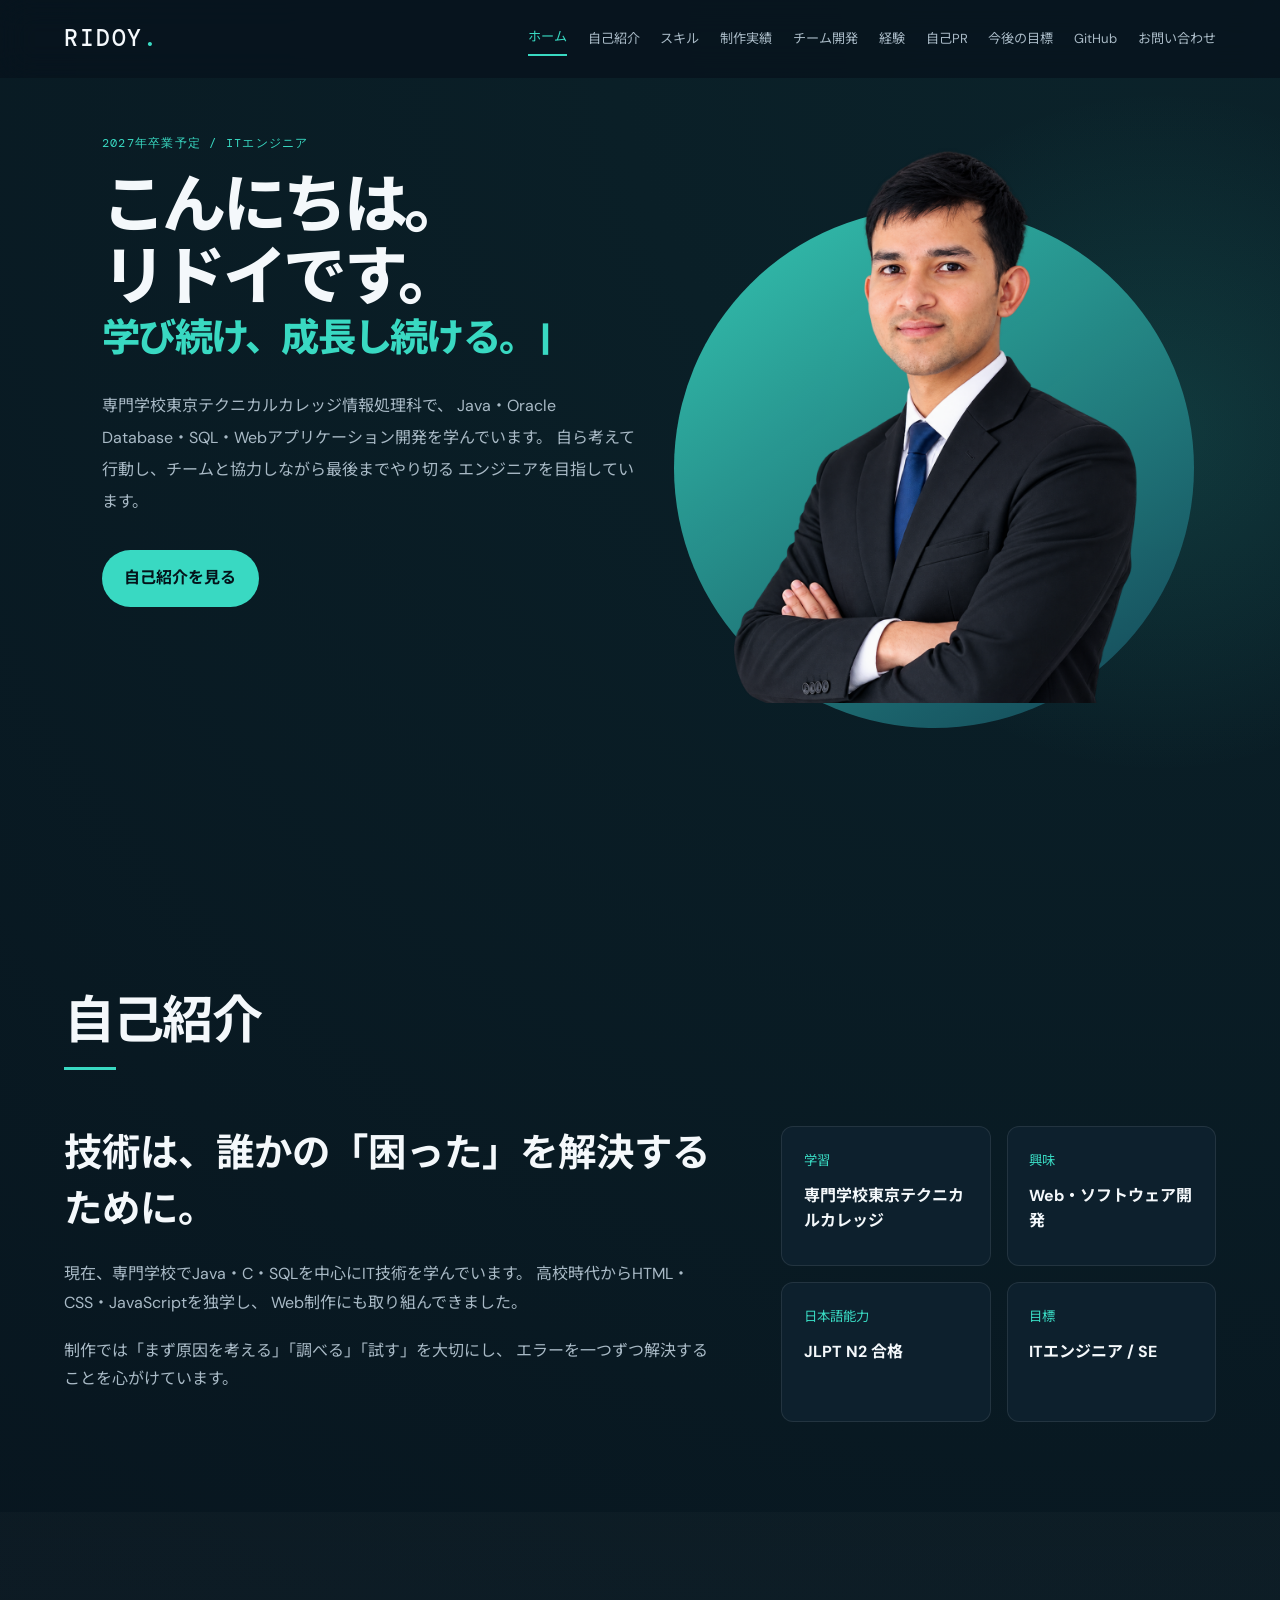
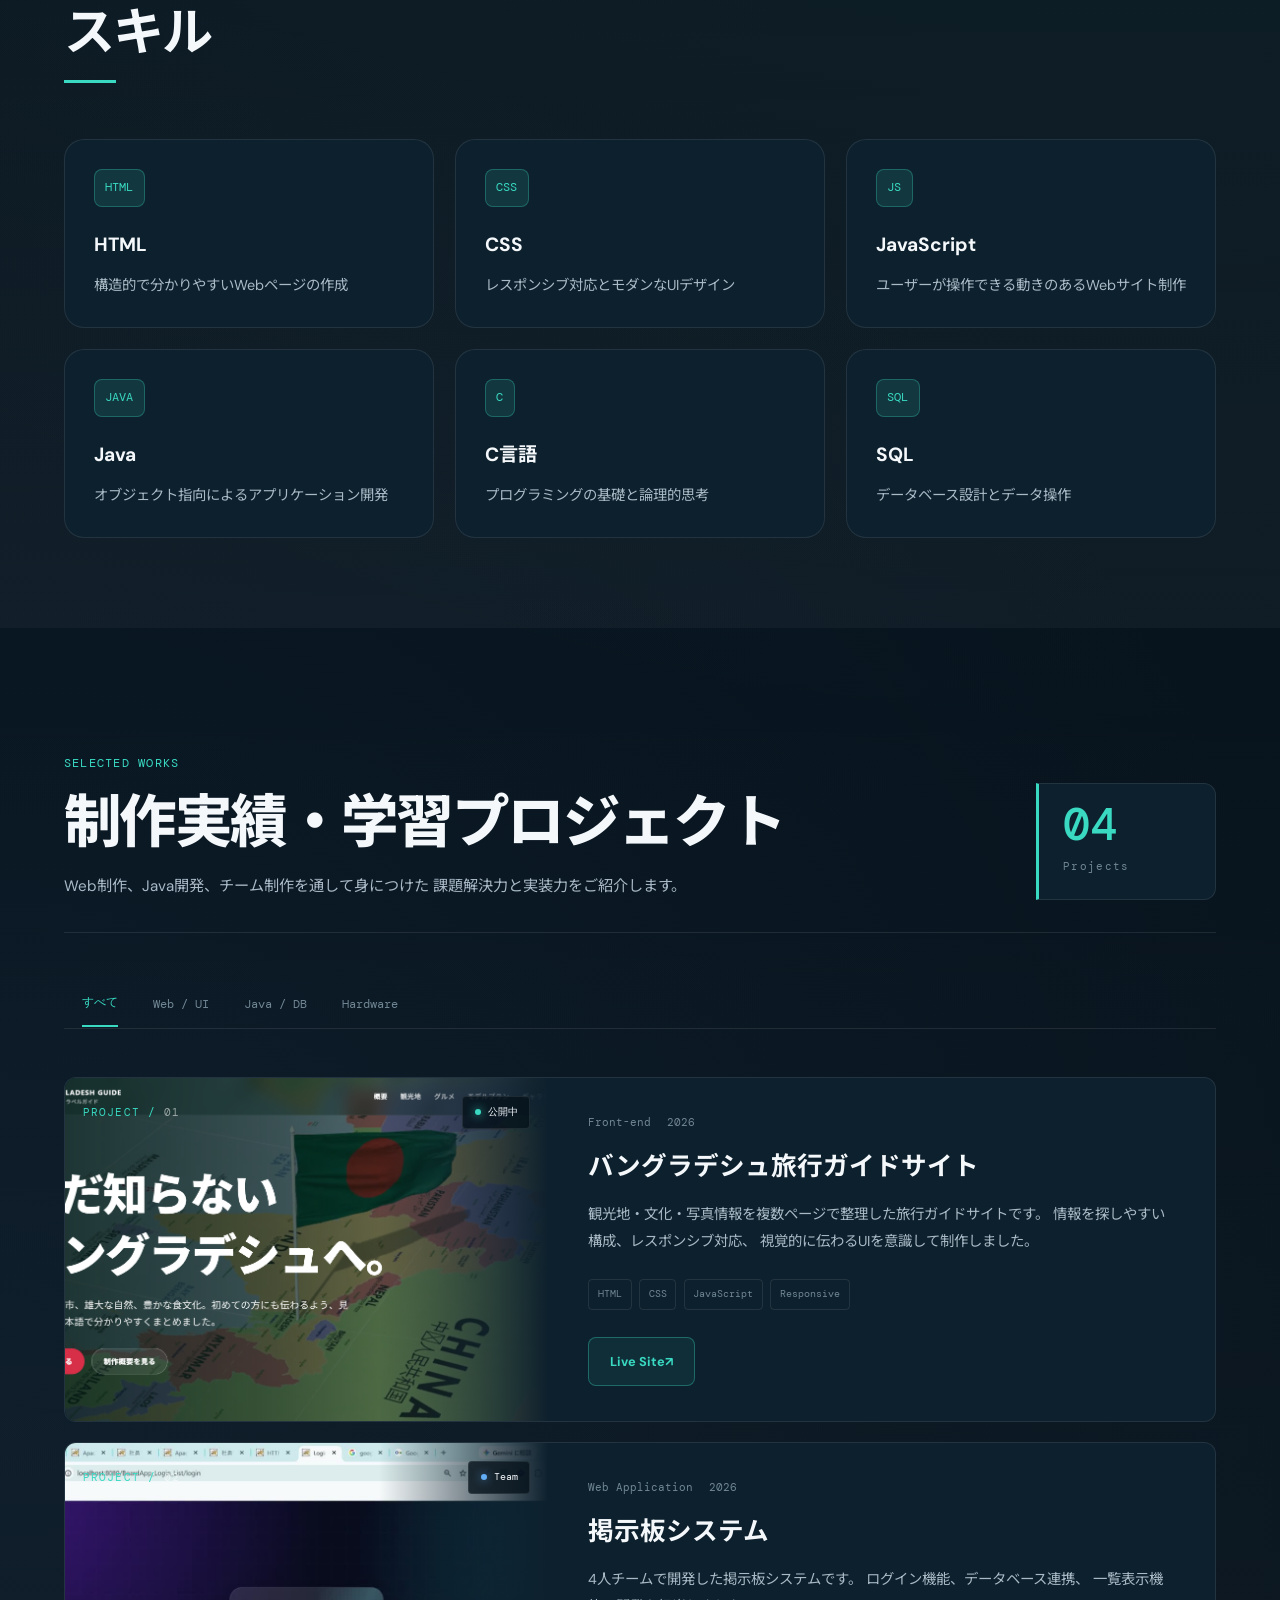
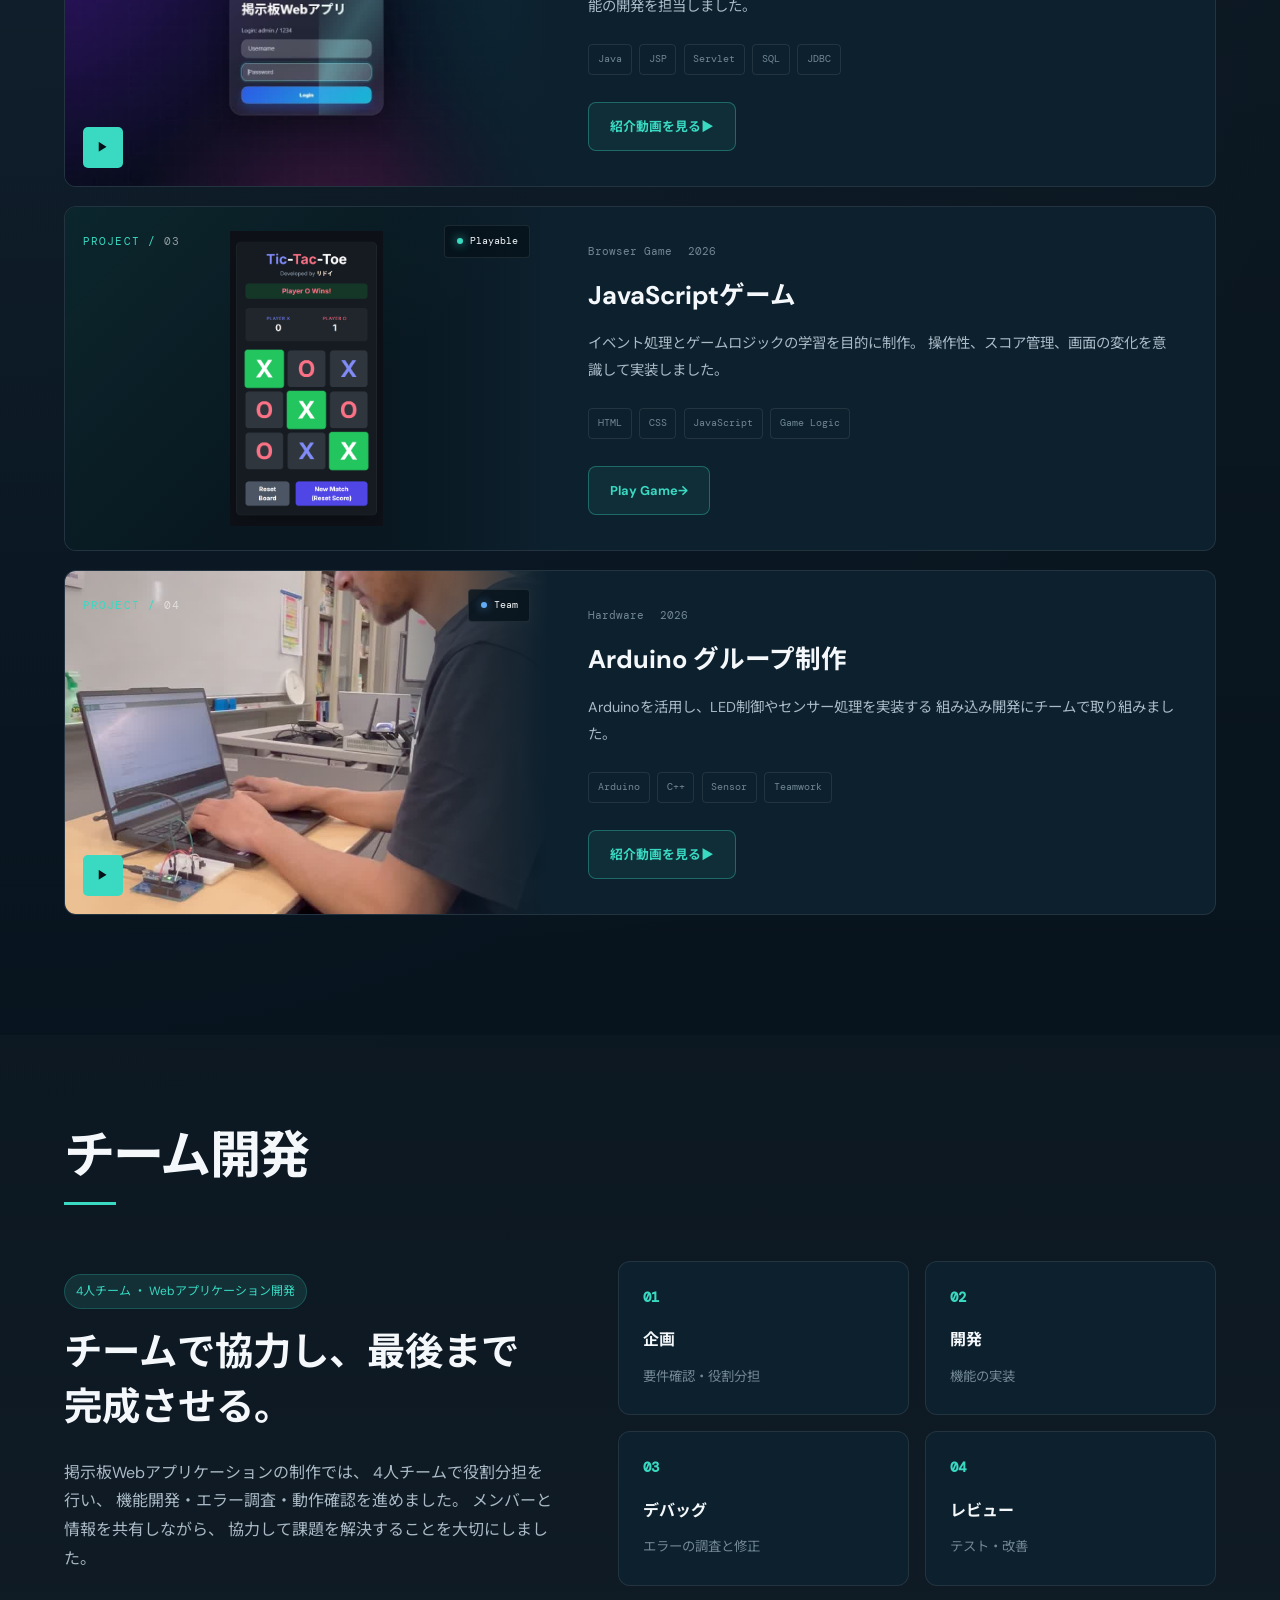
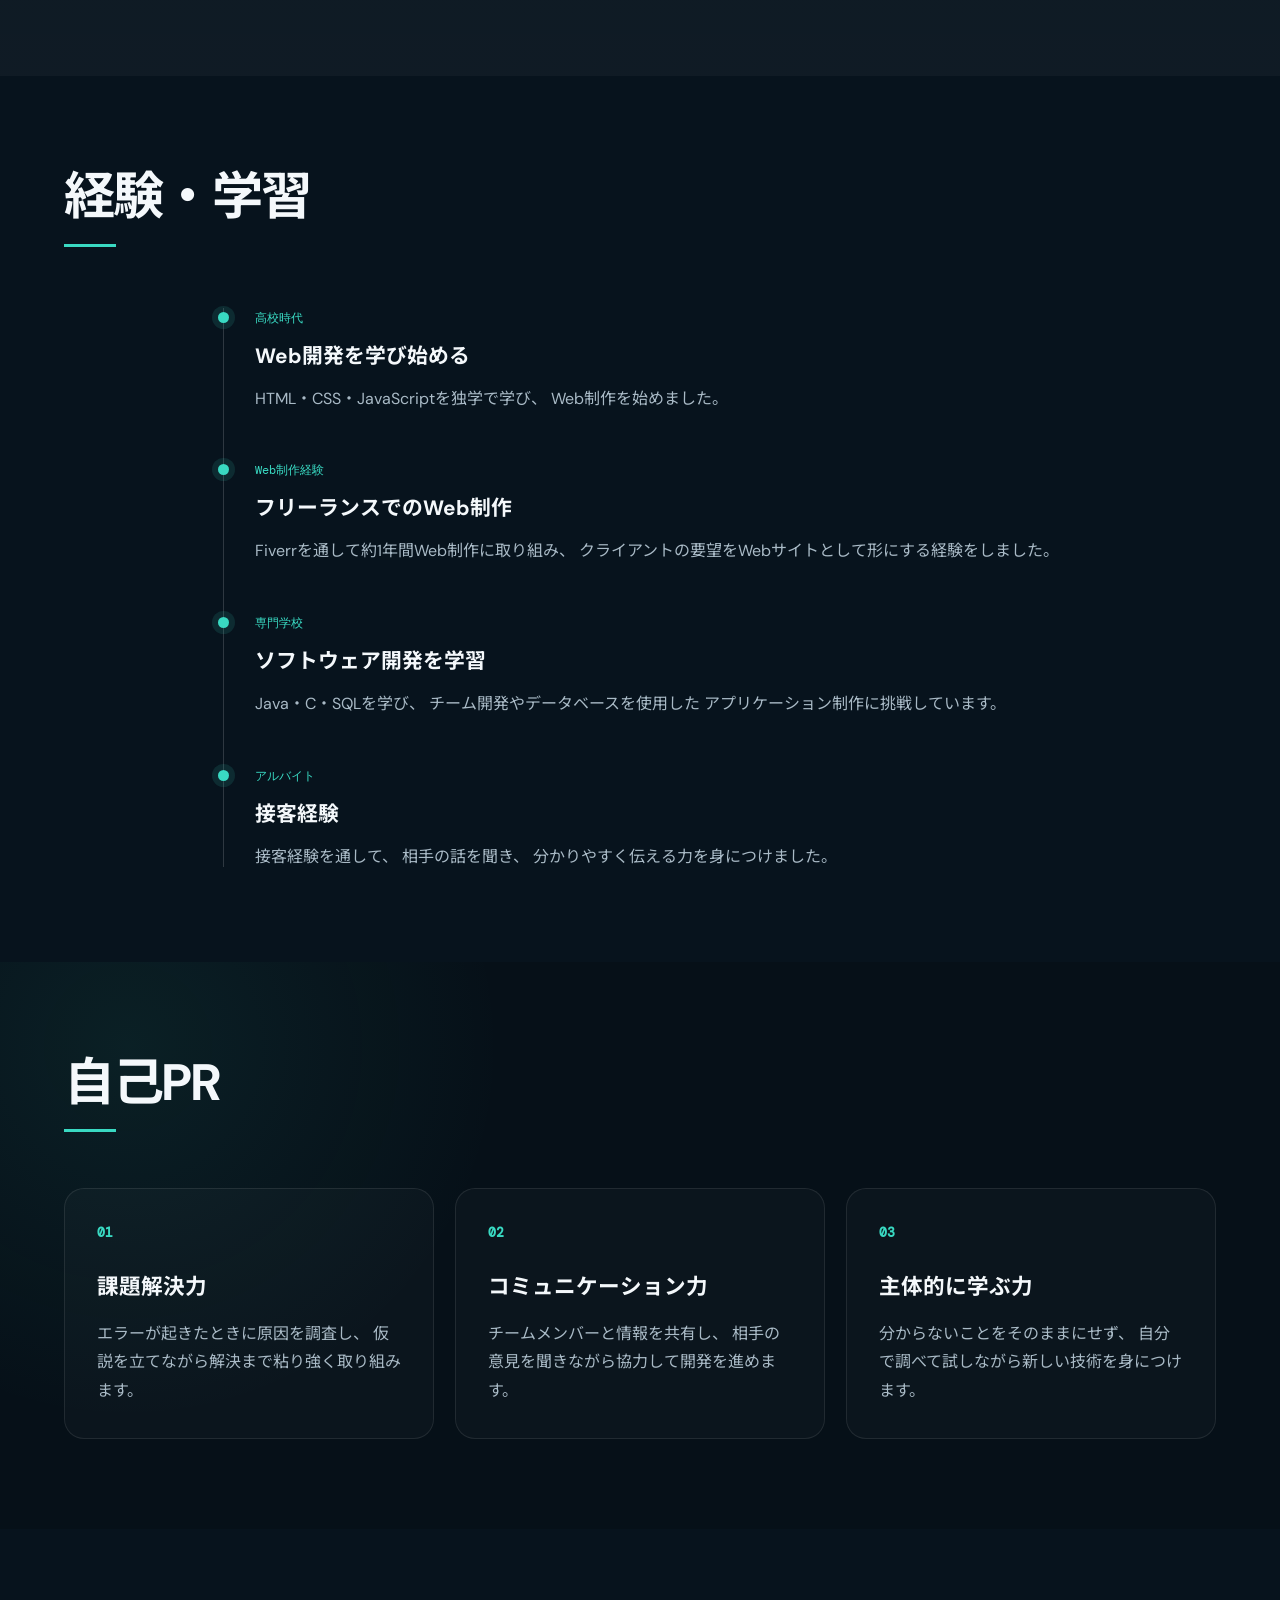
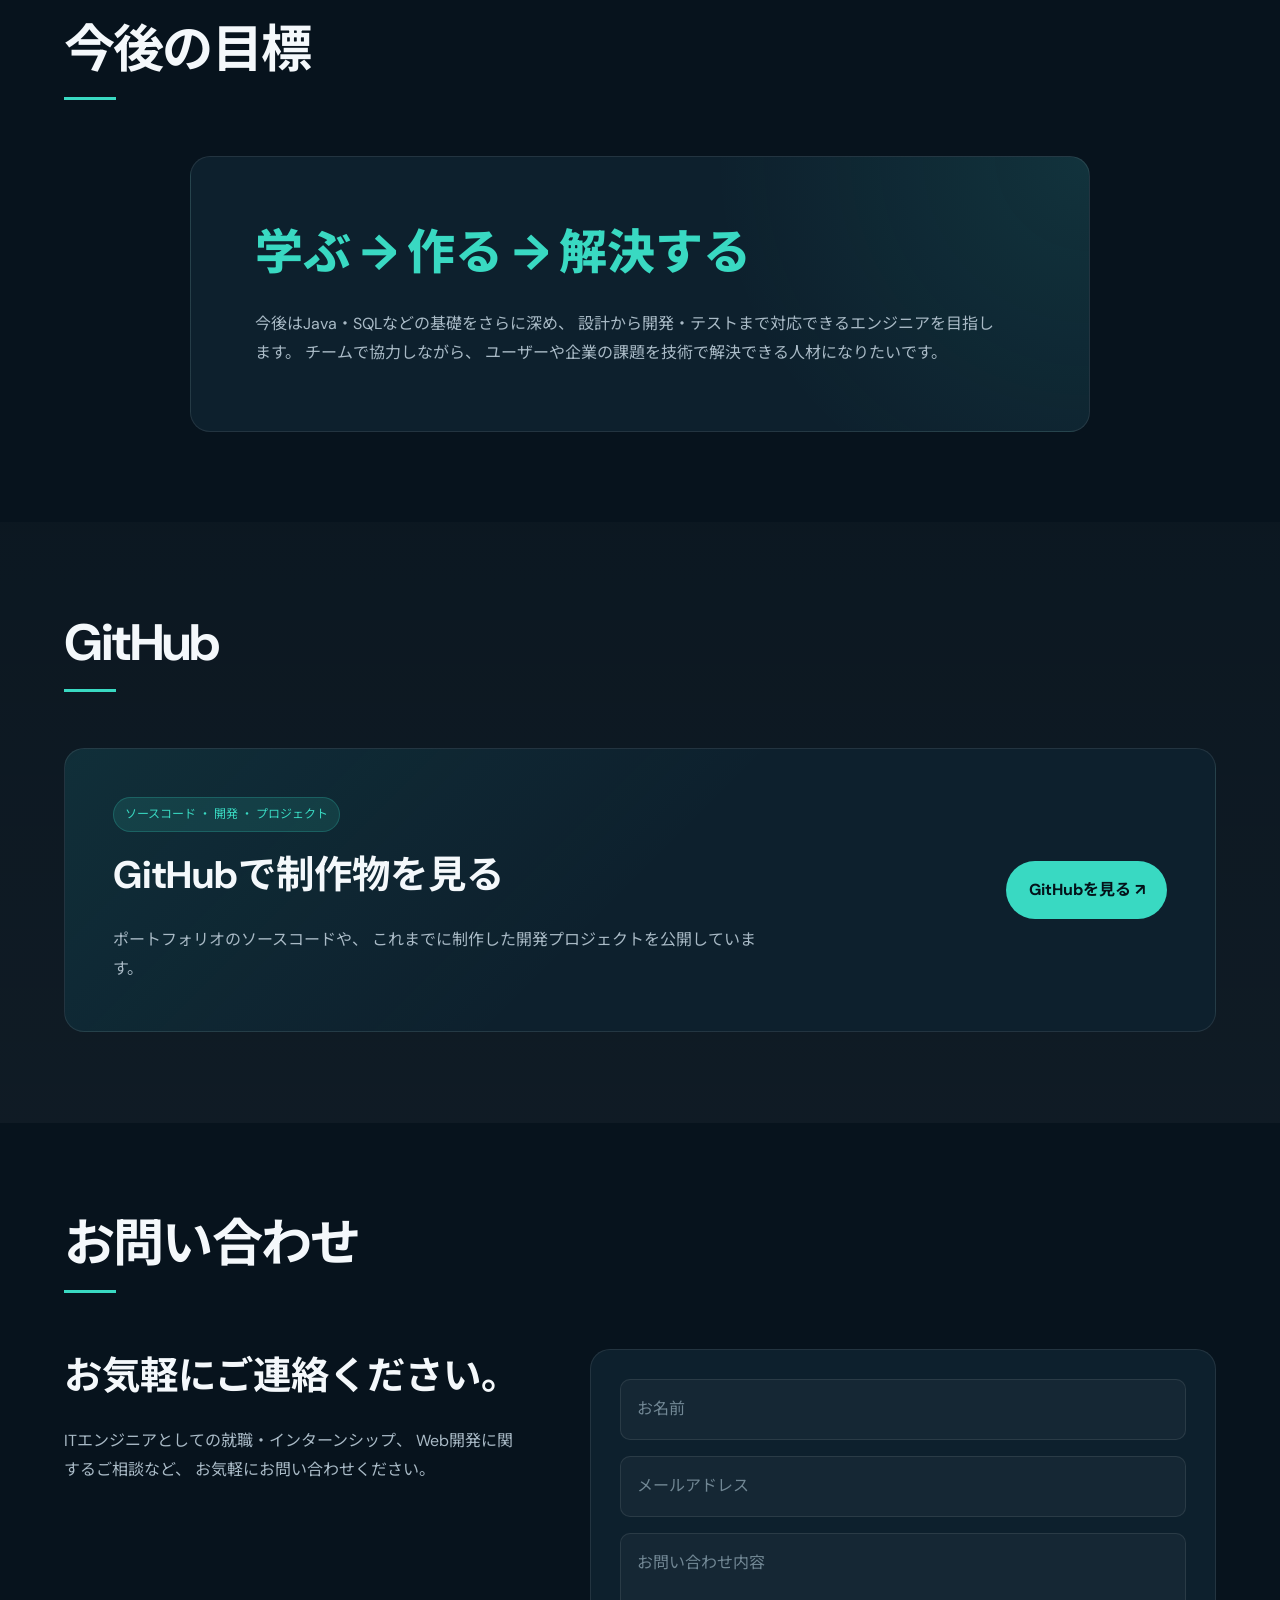
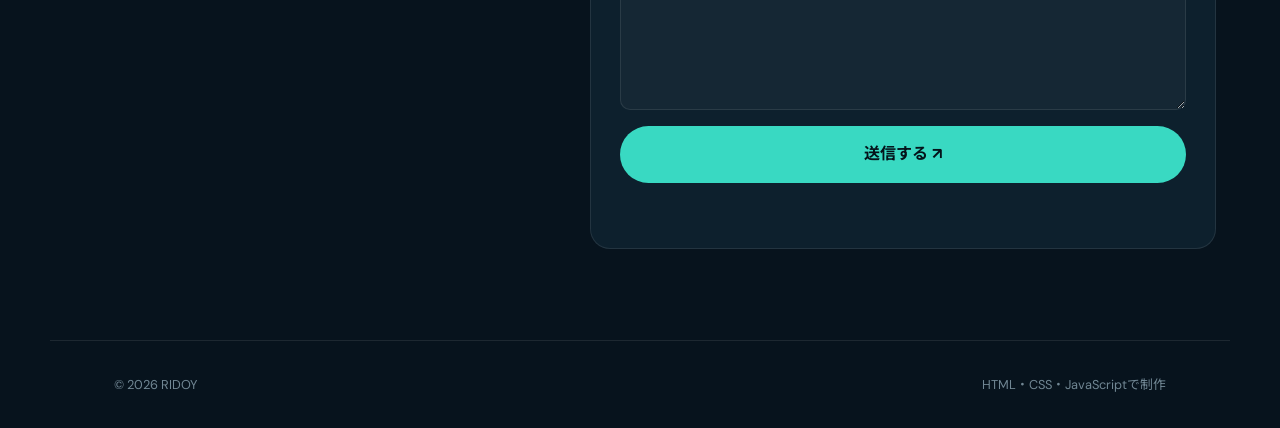
==== commit 2c2d1b59: "Update all HTML CSS JavaScript files" ====
--- a/index.html
+++ b/index.html
@@ -97,20 +97,17 @@
       </div>
 
 
-       </div>
-
-  <div class="profile-visual reveal">
-
-
-    <div class="profile-shape"></div>
-
-    <img
-      src="assets/ridoy-profile.png"
-      alt="リドイのプロフィール写真"
-      class="profile-photo"
-    >
-
-  </div>
+      <div class="profile-visual reveal">
+
+        <div class="profile-shape"></div>
+
+        <img
+          src="assets/ridoy-profile.png"
+          alt="リドイのプロフィール写真"
+          class="profile-photo"
+        >
+
+      </div>
 
     </section>
 
@@ -158,10 +155,10 @@
             <strong>Web・ソフトウェア開発</strong>
           </div>
 
-           <div>
-             <small>日本語能力</small>
-             <strong>JLPT N2 合格</strong>
-           </div>
+          <div>
+            <small>日本語能力</small>
+            <strong>JLPT N2 合格</strong>
+          </div>
 
           <div>
             <small>目標</small>
@@ -319,7 +316,9 @@
         <div class="portfolio-wrap" aria-live="polite">
 
 
-          <!-- PROJECT 01 -->
+          <!-- =========================
+               PROJECT 01
+          ========================== -->
           <article
             class="portfolio-item project-featured reveal-zoom"
             data-category="frontend"
@@ -394,7 +393,9 @@
           </article>
 
 
-          <!-- PROJECT 02 -->
+          <!-- =========================
+               PROJECT 02
+          ========================== -->
           <article
             class="portfolio-item reveal-zoom delay-1"
             data-category="java"
@@ -472,7 +473,9 @@
           </article>
 
 
-          <!-- PROJECT 03 -->
+          <!-- =========================
+               PROJECT 03
+          ========================== -->
           <article
             class="portfolio-item reveal-zoom delay-2"
             data-category="frontend"
@@ -482,9 +485,7 @@
             aria-label="JavaScriptゲームを開く"
           >
 
-            <div
-              class="portfolio-image project-image-contain"
-            >
+            <div class="portfolio-image project-image-contain">
 
               <img
                 src="assets/game.png"
@@ -544,15 +545,15 @@
           </article>
 
 
-          <!-- PROJECT 04 -->
+          <!-- =========================
+               PROJECT 04
+          ========================== -->
           <article
             class="portfolio-item reveal-zoom delay-3"
             data-category="hardware"
           >
 
-            <div
-              class="portfolio-image project-image-portrait"
-            >
+            <div class="portfolio-image project-image-portrait">
 
               <img
                 src="assets/arduino-poster.jpg"
@@ -972,8 +973,6 @@
 
   <!-- =========================
        VIDEO MODAL
-       IMPORTANT:
-       videoClose ID is used ONLY ONCE
   ========================== -->
   <div
     class="video-modal"
@@ -988,7 +987,10 @@
       aria-labelledby="videoModalTitle"
     >
 
-      <h2 id="videoModalTitle" class="sr-only">
+      <h2
+        id="videoModalTitle"
+        class="sr-only"
+      >
         プロジェクト紹介動画
       </h2>
 
@@ -1001,10 +1003,14 @@
         ✕
       </button>
 
+      <!-- =========================
+           MOBILE FRIENDLY VIDEO
+      ========================== -->
       <video
         id="projectVideo"
         controls
         playsinline
+        webkit-playsinline
         preload="metadata"
       >
         お使いのブラウザは動画再生に対応していません。
--- a/style.css
+++ b/style.css
@@ -1,2042 +1,113 @@
-@import url('https://fonts.googleapis.com/css2?family=DM+Mono:wght@400;500&family=DM+Sans:wght@400;500;600;700;800&family=Noto+Sans+JP:wght@400;500;600;700;800&display=swap'); 
- 
-/* ========================================================= 
-RIDOY PORTFOLIO - FRESH DARK DESIGN 
-========================================================= */ 
- 
-:root { 
-  --bg: #07131d; 
-  --bg-soft: #0b1b27; 
-  --bg-card: #0d202d; 
-  --bg-card-2: #102735; 
- 
-  --text: #f4f8fb; 
-  --text-soft: #a9bac6; 
-  --text-muted: #718794; 
- 
-  --primary: #39d9c2; 
-  --primary-dark: #18a995; 
-  --primary-soft: rgba(57, 217, 194, 0.12); 
-  --primary-glow: rgba(57, 217, 194, 0.25); 
- 
-  --blue: #61aef7; 
- 
-  --border: rgba(255, 255, 255, 0.09); 
-  --border-strong: rgba(255, 255, 255, 0.16); 
- 
-  --header-height: 78px; 
-  --max-width: 1180px; 
- 
-  --radius: 20px; 
-  --radius-small: 12px; 
- 
-  --shadow: 0 20px 60px rgba(0, 0, 0, 0.28); 
-} 
- 
-/* ========================================================= 
-RESET 
-========================================================= */ 
- 
-* { 
-  margin: 0; 
-  padding: 0; 
-  box-sizing: border-box; 
-} 
- 
-html { 
-  scroll-behavior: smooth; 
-  scroll-padding-top: 85px; 
-} 
- 
-body { 
-  min-width: 320px; 
-  overflow-x: hidden; 
- 
-  background: 
-    radial-gradient(circle at 90% 0%, rgba(57, 217, 194, 0.08), transparent 28%), 
-    radial-gradient(circle at 0% 35%, rgba(97, 174, 247, 0.05), transparent 25%), 
-    var(--bg); 
- 
-  color: var(--text); 
-  font-family: "DM Sans", "Noto Sans JP", sans-serif; 
-  line-height: 1.8; 
-} 
- 
-::selection { 
-  background: var(--primary); 
-  color: #041017; 
-} 
- 
-img { 
-  max-width: 100%; 
-  display: block; 
-} 
- 
-a { 
-  color: inherit; 
-  text-decoration: none; 
-} 
- 
-button, 
-input, 
-textarea { 
-  font: inherit; 
-} 
- 
-button { 
-  border: none; 
-  cursor: pointer; 
-} 
- 
-/* ========================================================= 
-SCROLL PROGRESS 
-========================================================= */ 
- 
-.scroll-progress, 
-#progress { 
-  position: fixed; 
-  top: 0; 
-  left: 0; 
-  z-index: 9999; 
- 
-  width: 0; 
-  height: 3px; 
- 
-  background: var(--primary); 
-  box-shadow: 0 0 14px var(--primary); 
-} 
- 
-/* ========================================================= 
-HEADER 
-========================================================= */ 
- 
-.header { 
-  position: fixed; 
-  top: 0; 
-  left: 0; 
-  z-index: 1000; 
- 
-  width: 100%; 
-  height: var(--header-height); 
-  padding: 0 5%; 
- 
-  display: flex; 
-  align-items: center; 
-  justify-content: space-between; 
- 
-  background: rgba(7, 19, 29, 0.78); 
-  backdrop-filter: blur(16px); 
-  -webkit-backdrop-filter: blur(16px); 
- 
-  border-bottom: 1px solid transparent; 
-  transition: 0.3s ease; 
-} 
- 
-.header.scrolled { 
-  background: rgba(7, 19, 29, 0.96); 
-  border-bottom-color: var(--border); 
-  box-shadow: 0 10px 35px rgba(0, 0, 0, 0.2); 
-} 
- 
-.logo { 
-  font-family: "DM Mono", monospace; 
-  font-size: 1.45rem; 
-  font-weight: 500; 
-  letter-spacing: 0.08em; 
-  z-index: 1002; 
-} 
- 
-.logo span { 
-  color: var(--primary); 
-} 
- 
-/* ========================================================= 
-NAVIGATION 
-========================================================= */ 
- 
-nav { 
-  display: flex; 
-  align-items: center; 
-  gap: 1.3rem; 
-} 
- 
-nav a { 
-  position: relative; 
-  color: var(--text-soft); 
-  font-size: 0.82rem; 
-  white-space: nowrap; 
-  transition: color 0.25s ease; 
-} 
- 
-nav a::after { 
-  content: ""; 
-  position: absolute; 
-  left: 0; 
-  bottom: -8px; 
-  width: 0; 
-  height: 2px; 
-  background: var(--primary); 
-  transition: width 0.25s ease; 
-} 
- 
-nav a:hover, 
-nav a.current { 
-  color: var(--text); 
-} 
- 
-nav a:hover::after, 
-nav a.current::after { 
-  width: 100%; 
-} 
- 
-/* ========================================================= 
-MOBILE MENU 
-========================================================= */ 
- 
-.menu-btn { 
-  display: none; 
-  width: 44px; 
-  height: 44px; 
-  align-items: center; 
-  justify-content: center; 
-  background: transparent; 
-  color: var(--text); 
-  border: 1px solid var(--border); 
-  border-radius: 10px; 
-  font-size: 1.4rem; 
-  z-index: 1002; 
-} 
- 
-/* ========================================================= 
-MAIN / SECTION 
-========================================================= */ 
- 
-main { 
-  overflow: hidden; 
-} 
- 
-.section { 
-  width: 100%; 
-  padding: 80px 5%; 
-  position: relative; 
-} 
- 
-.section > * { 
-  max-width: var(--max-width); 
-  margin-left: auto; 
-  margin-right: auto; 
-} 
- 
-.section.alt { 
-  background: linear-gradient(
-    180deg, 
-    rgba(255, 255, 255, 0.018), 
-    rgba(255, 255, 255, 0.035)
-  ); 
-} 
- 
-.section.dark { 
-  background: radial-gradient(
-    circle at 10% 15%, 
-    rgba(57, 217, 194, 0.08), 
-    transparent 30%
-  ), #061018; 
-} 
- 
-.section-head { 
-  max-width: var(--max-width); 
-  margin: 0 auto 3.5rem; 
-} 
- 
-.section-kicker, 
-.profile-kicker { 
-  display: inline-block; 
-  margin-bottom: 1rem; 
-  color: var(--primary); 
-  font-family: "DM Mono", monospace; 
-  font-size: 0.78rem; 
-  letter-spacing: 0.1em; 
-  text-transform: uppercase; 
-} 
- 
-.section-head h2 { 
-  font-size: clamp(2rem, 4vw, 3.3rem); 
-  line-height: 1.2; 
-  letter-spacing: -0.035em; 
-} 
- 
-.section-head h2::after { 
-  content: ""; 
-  display: block; 
-  width: 52px; 
-  height: 3px; 
-  margin-top: 1rem; 
-  background: var(--primary); 
-} 
- 
-/* ========================================================= 
-HERO / HOME 
-========================================================= */ 
- 
-.profile-hero { 
-  min-height: 100vh; 
-  padding: calc(var(--header-height) + 15px) 8% 40px; 
-  display: grid; 
-  grid-template-columns: 1.05fr 0.95fr; 
-  align-items: start; 
-  gap: 3rem; 
-  position: relative; 
-} 
- 
-.profile-hero::before { 
-  content: ""; 
-  position: absolute; 
-  width: 720px; 
-  height: 720px; 
-  right: -240px; 
-  top: 48%; 
-  transform: translateY(-50%); 
-  border-radius: 50%; 
-  background: radial-gradient(
-    circle, 
-    rgba(57, 217, 194, 0.14), 
-    transparent 67%
-  ); 
-  pointer-events: none; 
-} 
- 
-/* ========================================================= 
-LEFT TEXT - UNCHANGED 
-========================================================= */ 
- 
-.profile-copy { 
-  position: relative; 
-  z-index: 2; 
-  margin-top: 35px; 
-  transform: none; 
-} 
- 
-.profile-copy h1 { 
-  margin-bottom: 1.5rem; 
-  font-size: clamp(3.2rem, 5vw, 5.8rem); 
-  font-weight: 800; 
-  line-height: 1.12; 
-  letter-spacing: -0.055em; 
-} 
- 
-/* ========================================================= 
-TYPING TEXT 
-========================================================= */ 
- 
-.typing, 
-.profile-copy h1 .typing { 
-  display: block; 
-  width: 100%; 
-  min-height: 1.35em; 
-  color: var(--primary); 
-  font-size: clamp(1.8rem, 3vw, 3.4rem); 
-  font-weight: 800; 
-  line-height: 1.25; 
-  letter-spacing: -0.045em; 
-  white-space: nowrap; 
-  overflow: visible; 
-} 
- 
-.typing::after { 
-  content: "|"; 
-  display: inline-block; 
-  margin-left: 6px; 
-  color: var(--primary); 
-  font-weight: 400; 
-  animation: blink 0.8s step-end infinite; 
-} 
- 
-@keyframes blink { 
-  0%, 100% { opacity: 1; } 
-  50% { opacity: 0; } 
-} 
- 
-/* ========================================================= 
-INTRO 
-========================================================= */ 
- 
-.profile-intro { 
-  max-width: 620px; 
-  color: var(--text-soft); 
-  font-size: 1rem; 
-  line-height: 2; 
-} 
- 
-/* ========================================================= 
-BUTTONS 
-========================================================= */ 
- 
-.profile-btn, 
-.btn { 
-  display: inline-flex; 
-  align-items: center; 
-  justify-content: center; 
-  gap: 0.6rem; 
-  padding: 0.9rem 1.4rem; 
-  margin-top: 2rem; 
-  border-radius: 999px; 
-  font-weight: 700; 
-  transition: transform 0.25s ease, box-shadow 0.25s ease, background 0.25s ease; 
-} 
- 
-.profile-btn, 
-.btn.primary { 
-  background: var(--primary); 
-  color: #04131a; 
-} 
- 
-.profile-btn:hover, 
-.btn.primary:hover { 
-  transform: translateY(-3px); 
-  box-shadow: 0 14px 35px var(--primary-glow); 
-} 
- 
-.btn.secondary { 
-  background: transparent; 
-  color: var(--text); 
-  border: 1px solid var(--border-strong); 
-} 
- 
-.btn.secondary:hover { 
-  border-color: var(--primary); 
-  color: var(--primary); 
-} 
- 
-/* ========================================================= 
-PROFILE VISUAL 
-========================================================= */ 
- 
-.profile-visual { 
-  min-height: 640px; 
-  position: relative; 
-  display: flex; 
-  align-items: flex-start; 
-  justify-content: center; 
-  overflow: visible; 
-  margin-top: 55px; 
-} 
- 
-.profile-shape { 
-  position: absolute; 
-  width: min(520px, 90vw); 
-  aspect-ratio: 1; 
-  top: 50%; 
-  left: 50%; 
-  transform: translate(-50%, -50%); 
-  border-radius: 50%; 
-  background: linear-gradient(
-    145deg, 
-    rgba(57, 217, 194, 0.9), 
-    rgba(20, 71, 91, 0.82)
-  ); 
-  animation: shapeMove 8s ease-in-out infinite; 
-} 
- 
-@keyframes shapeMove { 
-  0%, 100% { 
-    border-radius: 48% 52% 45% 55% / 55% 43% 57% 45%; 
-  } 
-  50% { 
-    border-radius: 57% 43% 58% 42% / 45% 57% 43% 55%; 
-  } 
-} 
- 
-/* ========================================================= 
-PROFILE PHOTO - ONLY SIZE INCREASED
-========================================================= */ 
- 
-.profile-photo {
-  width: min(820px, 135vw);
-  max-height: 1250px;
-  object-fit: contain;
-  object-position: center top;
-  animation: profileFloatBig 5s ease-in-out infinite;
-}
-
-@keyframes profileFloatBig {
-  0%, 100% {
-    transform: translate(40px, 0);
-  }
-  50% {
-    transform: translate(40px, -10px);
-  }
-}
-
- 
-.profile-side-note { 
-  position: absolute; 
-  left: -10px; 
-  bottom: 35px; 
-  z-index: 3; 
-  padding: 1rem 1.1rem; 
-  background: rgba(6, 18, 27, 0.78); 
-  border: 1px solid var(--border); 
-  border-radius: var(--radius-small); 
-  font-family: "DM Mono", monospace; 
-  font-size: 0.72rem; 
-  letter-spacing: 0.04em; 
-  line-height: 1.7; 
-} 
- 
-.profile-side-note span { 
-  color: var(--primary); 
-} 
- 
-/* ========================================================= 
-ABOUT 
-========================================================= */ 
- 
-.about-grid { 
-  display: grid; 
-  grid-template-columns: 1.2fr 0.8fr; 
-  gap: 4rem; 
-  align-items: start; 
-} 
- 
-.about-main h3, 
-.team-copy h3, 
-.github-card h3, 
-.contact-grid h3 { 
-  margin-bottom: 1.4rem; 
-  font-size: clamp(1.7rem, 3vw, 2.5rem); 
-  line-height: 1.45; 
-} 
- 
-.about-main p { 
-  margin-bottom: 1.2rem; 
-  color: var(--text-soft); 
-} 
- 
-.facts { 
-  display: grid; 
-  grid-template-columns: repeat(2, 1fr); 
-  gap: 1rem; 
-} 
- 
-.facts > div { 
-  min-height: 140px; 
-  padding: 1.35rem; 
-  background: var(--bg-card); 
-  border: 1px solid var(--border); 
-  border-radius: var(--radius-small); 
-  transition: transform 0.3s ease, border-color 0.3s ease, box-shadow 0.3s ease; 
-} 
- 
-.facts > div:hover { 
-  transform: translateY(-5px); 
-  border-color: rgba(57, 217, 194, 0.4); 
-  box-shadow: var(--shadow); 
-} 
- 
-.facts small { 
-  display: block; 
-  margin-bottom: 0.7rem; 
-  color: var(--primary); 
-} 
- 
-.facts strong { 
-  display: block; 
-  line-height: 1.55; 
-} 
- 
-/* ========================================================= 
-SKILLS 
-========================================================= */ 
- 
-.skills-grid { 
-  display: grid; 
-  grid-template-columns: repeat(3, 1fr); 
-  gap: 1.3rem; 
-} 
- 
-.skill { 
-  padding: 1.8rem; 
-  background: var(--bg-card); 
-  border: 1px solid var(--border); 
-  border-radius: var(--radius); 
-  transition: transform 0.3s ease, border-color 0.3s ease, box-shadow 0.3s ease; 
-} 
- 
-.skill:hover { 
-  transform: translateY(-7px); 
-  border-color: rgba(57, 217, 194, 0.45); 
-  box-shadow: var(--shadow); 
-} 
- 
-.skill-icon { 
-  width: fit-content; 
-  padding: 0.45rem 0.65rem; 
-  margin-bottom: 1.3rem; 
-  border: 1px solid rgba(57, 217, 194, 0.3); 
-  border-radius: 8px; 
-  background: var(--primary-soft); 
-  color: var(--primary); 
-  font-family: "DM Mono", monospace; 
-  font-size: 0.75rem; 
-} 
- 
-.skill h3 { 
-  margin-bottom: 0.65rem; 
-  font-size: 1.2rem; 
-} 
- 
-.skill p { 
-  color: var(--text-soft); 
-  font-size: 0.9rem; 
-} 
- 
-/* ========================================================= 
-PROJECTS 
-========================================================= */ 
- /* =========================================================
-   PROJECTS - JAPANESE IT COMPANY STYLE
-   Clean / Professional / Unique
-========================================================= */
-
-.projects-section {
-  position: relative;
-  padding-top: 120px;
-  padding-bottom: 120px;
+@import url('https://fonts.googleapis.com/css2?family=DM+Mono:wght@400;500&family=DM+Sans:wght@400;500;600;700;800&family=Noto+Sans+JP:wght@400;500;600;700;800&display=swap');
+
+/* =========================================================
+   RIDOY PORTFOLIO — FRESH DARK DESIGN
+========================================================= */
+
+:root {
+  --bg: #07131d;
+  --bg-soft: #0b1b27;
+  --bg-card: #0d202d;
+  --bg-card-2: #102735;
+
+  --text: #f4f8fb;
+  --text-soft: #a9bac6;
+  --text-muted: #718794;
+
+  --primary: #39d9c2;
+  --primary-dark: #18a995;
+  --primary-soft: rgba(57, 217, 194, 0.12);
+  --primary-glow: rgba(57, 217, 194, 0.25);
+
+  --blue: #61aef7;
+
+  --border: rgba(255, 255, 255, 0.09);
+  --border-strong: rgba(255, 255, 255, 0.16);
+
+  --header-height: 78px;
+  --max-width: 1180px;
+
+  --radius: 20px;
+  --radius-small: 12px;
+
+  --shadow: 0 20px 60px rgba(0, 0, 0, 0.28);
+  --ease: cubic-bezier(0.16, 1, 0.3, 1);
+}
+
+/* =========================================================
+   RESET
+========================================================= */
+
+* {
+  margin: 0;
+  padding: 0;
+  box-sizing: border-box;
+}
+
+html {
+  scroll-behavior: smooth;
+  scroll-padding-top: 90px;
+}
+
+body {
+  min-width: 320px;
+  overflow-x: hidden;
+
   background:
-    linear-gradient(
-      180deg,
-      transparent 0%,
-      rgba(255, 255, 255, 0.018) 50%,
-      transparent 100%
-    );
-}
-
-.projects-shell {
-  max-width: var(--max-width);
-  margin: 0 auto;
-}
-
-/* =========================================================
-   PROJECT HEADER
-========================================================= */
-
-.projects-heading-row {
-  display: grid;
-  grid-template-columns: 1fr auto;
-  align-items: end;
-  gap: 3rem;
-  margin-bottom: 3rem;
-  padding-bottom: 2rem;
-  border-bottom: 1px solid var(--border);
-}
-
-.projects-heading {
-  max-width: 760px;
-}
-
-.projects-heading .section-kicker {
-  margin-bottom: 0.8rem;
-}
-
-.projects-heading h2 {
-  margin-bottom: 1rem;
-  font-size: clamp(2.2rem, 4.5vw, 4rem);
-  font-weight: 800;
-  line-height: 1.15;
-  letter-spacing: -0.045em;
-}
-
-.projects-heading > p:last-child {
-  max-width: 680px;
-  color: var(--text-soft);
-  font-size: 0.95rem;
-}
-
-.projects-summary {
-  min-width: 180px;
-  padding: 1.2rem 1.5rem;
-  text-align: left;
-  background: var(--bg-card);
-  border: 1px solid var(--border);
-  border-left: 3px solid var(--primary);
-  border-radius: 0 var(--radius-small) var(--radius-small) 0;
-}
-
-.projects-summary strong {
-  display: block;
-  margin-bottom: 0.2rem;
-  color: var(--primary);
-  font-family: "DM Mono", monospace;
-  font-size: 2.8rem;
-  font-weight: 500;
-  line-height: 1;
-}
-
-.projects-summary span {
-  color: var(--text-muted);
-  font-family: "DM Mono", monospace;
-  font-size: 0.7rem;
-  letter-spacing: 0.12em;
-  text-transform: uppercase;
-}
-
-/* =========================================================
-   FILTERS
-========================================================= */
-
-.project-filters {
-  display: flex;
-  flex-wrap: wrap;
-  gap: 0;
-  margin-bottom: 3rem;
-  border-bottom: 1px solid var(--border);
-}
-
-.project-filter {
-  position: relative;
-  padding: 0.8rem 1.1rem;
-  color: var(--text-muted);
-  background: transparent;
-  border: none;
-  border-radius: 0;
-  font-family: "DM Mono", monospace;
-  font-size: 0.75rem;
-  letter-spacing: 0.03em;
-}
-
-.project-filter::after {
-  content: "";
-  position: absolute;
-  right: 1.1rem;
-  bottom: -1px;
-  left: 1.1rem;
-  height: 2px;
-  background: transparent;
-  transition: 0.25s ease;
-}
-
-.project-filter:hover {
+    radial-gradient(
+      circle at 90% 0%,
+      rgba(57, 217, 194, 0.08),
+      transparent 28%
+    ),
+    radial-gradient(
+      circle at 0% 35%,
+      rgba(97, 174, 247, 0.05),
+      transparent 25%
+    ),
+    var(--bg);
+
   color: var(--text);
-  background: transparent;
-  border-color: transparent;
-}
-
-.project-filter.is-active {
-  color: var(--primary);
-  background: transparent;
-  border-color: transparent;
-}
-
-.project-filter.is-active::after {
-  background: var(--primary);
-}
-
-/* =========================================================
-   PROJECT LIST
-========================================================= */
-
-.portfolio-wrap {
-  display: grid;
-  grid-template-columns: 1fr;
-  gap: 1.2rem;
-}
-
-/* =========================================================
-   PROJECT CARD
-========================================================= */
-
-.portfolio-item {
-  position: relative;
-  display: grid;
-  grid-template-columns: 42% 1fr;
-  min-width: 0;
-  min-height: 330px;
-  overflow: hidden;
-  background: var(--bg-card);
-  border: 1px solid var(--border);
-  border-radius: var(--radius-small);
-  transition:
-    transform 0.3s ease,
-    border-color 0.3s ease,
-    background 0.3s ease;
-}
-
-.portfolio-item::before {
-  content: "";
-  position: absolute;
-  top: 0;
-  bottom: 0;
-  left: 0;
-  z-index: 1;
-  width: 3px;
-  background: transparent;
-  transition: background 0.3s ease;
-}
-
-.portfolio-item:hover {
-  transform: translateY(-4px);
-  background: var(--bg-card-2);
-  border-color: rgba(57, 217, 194, 0.35);
-}
-
-.portfolio-item:hover::before {
-  background: var(--primary);
-}
-
-.portfolio-item.project-featured {
-  grid-column: auto;
-  display: grid;
-  grid-template-columns: 42% 1fr;
-}
-
-.portfolio-item.is-hidden {
-  display: none;
-}
-
-/* =========================================================
-   IMAGE
-========================================================= */
-
-.portfolio-image,
-.portfolio-item.project-featured .portfolio-image {
-  position: relative;
-  min-height: 100%;
-  overflow: hidden;
-  background:
-    linear-gradient(
-      135deg,
-      rgba(57, 217, 194, 0.08),
-      transparent 60%
-    ),
-    #081720;
-}
-
-.portfolio-image::after {
-  content: "";
-  position: absolute;
-  inset: 0;
-  background: linear-gradient(
-    90deg,
-    transparent 65%,
-    var(--bg-card) 100%
-  );
-  pointer-events: none;
-}
-
-.portfolio-image img {
-  position: absolute;
-  inset: 0;
-  width: 100%;
-  height: 100%;
-  object-fit: cover;
-  transition: transform 0.5s ease;
-}
-
-.portfolio-item:hover .portfolio-image img {
-  transform: scale(1.04);
-}
-
-.project-image-contain img {
-  object-fit: contain;
-  padding: 1.5rem;
-}
-
-.project-image-portrait img {
-  object-fit: cover;
-}
-
-/* =========================================================
-   PROJECT NUMBER / STATUS
-========================================================= */
-
-.project-media-top {
-  position: absolute;
-  top: 18px;
-  right: 18px;
-  left: 18px;
-  z-index: 4;
-  display: flex;
-  align-items: center;
-  justify-content: space-between;
-}
-
-.project-number {
-  padding: 0;
-  background: transparent;
-  border: none;
-  color: rgba(255, 255, 255, 0.55);
-  font-family: "DM Mono", monospace;
-  font-size: 0.7rem;
-  letter-spacing: 0.1em;
-}
-
-.project-number::before {
-  content: "PROJECT / ";
-  color: var(--primary);
-}
-
-.project-status {
-  display: inline-flex;
-  align-items: center;
-  gap: 0.45rem;
-  padding: 0.38rem 0.7rem;
-  background: rgba(6, 18, 27, 0.8);
-  border: 1px solid var(--border);
-  border-radius: 4px;
-  font-family: "DM Mono", monospace;
-  font-size: 0.65rem;
-}
-
-.project-status i {
-  width: 6px;
-  height: 6px;
-  display: inline-block;
-  border-radius: 50%;
-  background: var(--primary);
-  box-shadow: 0 0 10px var(--primary);
-}
-
-.project-status-team i {
-  background: var(--blue);
-  box-shadow: 0 0 10px rgba(97, 174, 247, 0.7);
-}
-
-/* =========================================================
-   PLAY BUTTON
-========================================================= */
-
-.project-play {
-  position: absolute;
-  top: auto;
-  bottom: 18px;
-  left: 18px;
-  z-index: 5;
-  width: auto;
-  height: auto;
-  padding: 0.65rem 0.9rem;
-  transform: none;
-  border-radius: 5px;
+  font-family: "DM Sans", "Noto Sans JP", sans-serif;
+  line-height: 1.8;
+
+  opacity: 0;
+  transition: opacity 0.5s ease;
+}
+
+body.page-loaded {
+  opacity: 1;
+}
+
+::selection {
   background: var(--primary);
   color: #041017;
-  font-family: "DM Mono", monospace;
-  font-size: 0.7rem;
-  font-weight: 700;
-  letter-spacing: 0.05em;
-  transition: 0.25s ease;
-}
-
-.project-play:hover {
-  transform: translateY(-2px);
-  box-shadow: 0 8px 25px var(--primary-glow);
-}
-
-/* =========================================================
-   CONTENT
-========================================================= */
-
-.portfolio-content {
-  position: relative;
-  z-index: 2;
-  padding: 2.2rem 2.5rem;
-  display: flex;
-  flex-direction: column;
-  align-items: flex-start;
-}
-
-.project-meta {
-  width: 100%;
-  display: flex;
-  justify-content: flex-start;
-  gap: 1rem;
-  margin-bottom: 1rem;
-  color: var(--text-muted);
-  font-family: "DM Mono", monospace;
-  font-size: 0.68rem;
-  letter-spacing: 0.03em;
-}
-
-.project-meta span + span {
-  position: relative;
-  padding-left: 1rem;
-}
-
-.project-meta span + span::before {
-  content: "";
-  position: absolute;
-  top: 50%;
-  left: 0;
-  width: 4px;
-  height: 4px;
-  transform: translateY(-50%);
-  border-radius: 50%;
-  background: var(--primary);
-}
-
-.portfolio-content h3 {
-  margin-bottom: 1rem;
-  font-size: clamp(1.4rem, 2vw, 1.8rem);
-  font-weight: 700;
-  line-height: 1.4;
-  letter-spacing: -0.02em;
-}
-
-.portfolio-content > p {
-  max-width: 680px;
-  color: var(--text-soft);
-  font-size: 0.9rem;
-  line-height: 1.9;
-}
-
-/* =========================================================
-   TECH STACK
-========================================================= */
-
-.project-stack {
-  display: flex;
-  flex-wrap: wrap;
-  gap: 0.45rem;
-  margin-top: 1.5rem;
-  margin-bottom: 1.7rem;
-}
-
-.project-stack span {
-  padding: 0.3rem 0.55rem;
-  background: transparent;
-  border: 1px solid var(--border);
-  border-radius: 4px;
-  color: var(--text-muted);
-  font-family: "DM Mono", monospace;
-  font-size: 0.65rem;
-  transition: 0.2s ease;
-}
-
-.portfolio-item:hover .project-stack span {
-  border-color: rgba(57, 217, 194, 0.25);
-}
-
-/* =========================================================
-   BUTTON
-========================================================= */
-
-.project-btn {
-  display: inline-flex;
-  align-items: center;
-  gap: 0.7rem;
-  margin-top: auto;
-  padding: 0.8rem 0;
-  background: transparent;
+}
+
+img {
+  max-width: 100%;
+  display: block;
+}
+
+a {
+  color: inherit;
+  text-decoration: none;
+}
+
+button,
+input,
+textarea {
+  font: inherit;
+}
+
+button {
   border: none;
-  border-radius: 0;
-  color: var(--primary);
-  font-size: 0.82rem;
-  font-weight: 700;
-  transition: gap 0.25s ease, color 0.25s ease;
-}
-
-.project-btn::after {
-  content: "→";
-  font-size: 1rem;
-  transition: transform 0.25s ease;
-}
-
-.project-btn:hover {
-  transform: none;
-  background: transparent;
-  box-shadow: none;
-  color: #7cf2e0;
-}
-
-.project-btn:hover::after {
-  transform: translateX(5px);
-}
-
-.project-btn-light {
-  background: transparent;
-  border: none;
-  color: var(--primary);
-}
-
-.project-btn-light:hover {
-  border-color: transparent;
-  color: #7cf2e0;
-}
-
-/* =========================================================
-   TABLET
-========================================================= */
-
-@media (max-width: 1000px) {
-
-  .projects-heading-row {
-    gap: 2rem;
-  }
-
-  .portfolio-item,
-  .portfolio-item.project-featured {
-    grid-template-columns: 40% 1fr;
-  }
-
-  .portfolio-content {
-    padding: 1.8rem;
-  }
-
-}
-
-/* =========================================================
-   MOBILE
-========================================================= */
-
-@media (max-width: 760px) {
-
-  .projects-section {
-    padding-top: 80px;
-    padding-bottom: 80px;
-  }
-
-  .projects-heading-row {
-    grid-template-columns: 1fr;
-    align-items: start;
-    gap: 1.5rem;
-    margin-bottom: 2rem;
-  }
-
-  .projects-summary {
-    min-width: 100%;
-    width: 100%;
-  }
-
-  .project-filters {
-    gap: 0.2rem;
-    margin-bottom: 2rem;
-  }
-
-  .project-filter {
-    padding: 0.7rem 0.7rem;
-    font-size: 0.68rem;
-  }
-
-  .project-filter::after {
-    right: 0.7rem;
-    left: 0.7rem;
-  }
-
-  .portfolio-wrap {
-    gap: 1rem;
-  }
-
-  .portfolio-item,
-  .portfolio-item.project-featured {
-    display: flex;
-    flex-direction: column;
-    min-height: auto;
-  }
-
-  .portfolio-image,
-  .portfolio-item.project-featured .portfolio-image {
-    min-height: 260px;
-    height: 260px;
-  }
-
-  .portfolio-image::after {
-    background: linear-gradient(
-      180deg,
-      transparent 55%,
-      var(--bg-card) 100%
-    );
-  }
-
-  .portfolio-content {
-    padding: 1.5rem;
-  }
-
-  .project-meta {
-    flex-wrap: wrap;
-    gap: 0.5rem 0.8rem;
-  }
-
-}
-
-/* =========================================================
-   SMALL MOBILE
-========================================================= */
-
-@media (max-width: 480px) {
-
-  .projects-heading h2 {
-    font-size: 2rem;
-  }
-
-  .projects-summary strong {
-    font-size: 2.3rem;
-  }
-
-  .portfolio-image,
-  .portfolio-item.project-featured .portfolio-image {
-    min-height: 220px;
-    height: 220px;
-  }
-
-  .portfolio-content {
-    padding: 1.3rem;
-  }
-
-  .portfolio-content h3 {
-    font-size: 1.3rem;
-  }
-
-  .project-play {
-    bottom: 12px;
-    left: 12px;
-  }
-
-}
-/* ========================================================= 
-TEAM DEVELOPMENT 
-========================================================= */ 
- 
-.team-layout { 
-  display: grid; 
-  grid-template-columns: 0.9fr 1.1fr; 
-  gap: 4rem; 
-  align-items: center; 
-} 
- 
-.tag { 
-  display: inline-block; 
-  padding: 0.35rem 0.7rem; 
-  margin-bottom: 1rem; 
-  background: var(--primary-soft); 
-  border: 1px solid rgba(57, 217, 194, 0.22); 
-  border-radius: 999px; 
-  color: var(--primary); 
-  font-size: 0.75rem; 
-} 
- 
-.team-copy > p:last-child { 
-  color: var(--text-soft); 
-} 
- 
-.process { 
-  display: grid; 
-  grid-template-columns: repeat(2, 1fr); 
-  gap: 1rem; 
-} 
- 
-.process > div { 
-  padding: 1.5rem; 
-  background: var(--bg-card); 
-  border: 1px solid var(--border); 
-  border-radius: var(--radius-small); 
-  transition: 0.3s ease; 
-} 
- 
-.process > div:hover { 
-  transform: translateY(-4px); 
-  border-color: rgba(57, 217, 194, 0.35); 
-} 
- 
-.process b { 
-  display: block; 
-  margin-bottom: 1rem; 
-  color: var(--primary); 
-  font-family: "DM Mono", monospace; 
-  font-size: 0.85rem; 
-} 
- 
-.process span { 
-  display: block; 
-  margin-bottom: 0.4rem; 
-  font-weight: 700; 
-} 
- 
-.process small { 
-  color: var(--text-muted); 
-} 
- 
-/* ========================================================= 
-EXPERIENCE 
-========================================================= */ 
- 
-.timeline { 
-  max-width: 850px; 
-  margin: 0 auto; 
-  position: relative; 
-} 
- 
-.timeline::before { 
-  content: ""; 
-  position: absolute; 
-  top: 5px; 
-  bottom: 5px; 
-  left: 8px; 
-  width: 1px; 
-  background: var(--border-strong); 
-} 
- 
-.timeline-item { 
-  position: relative; 
-  padding: 0 0 2.6rem 2.5rem; 
-} 
- 
-.timeline-item::before { 
-  content: ""; 
-  position: absolute; 
-  top: 9px; 
-  left: 3px; 
-  width: 11px; 
-  height: 11px; 
-  border-radius: 50%; 
-  background: var(--primary); 
-  box-shadow: 0 0 0 6px var(--primary-soft); 
-} 
- 
-.timeline-item:last-child { 
-  padding-bottom: 0; 
-} 
- 
-.timeline-item span { 
-  color: var(--primary); 
-  font-family: "DM Mono", monospace; 
-  font-size: 0.75rem; 
-} 
- 
-.timeline-item h3 { 
-  margin: 0.35rem 0 0.65rem; 
-  font-size: 1.3rem; 
-} 
- 
-.timeline-item p { 
-  color: var(--text-soft); 
-} 
- 
-/* ========================================================= 
-STRENGTHS 
-========================================================= */ 
- 
-.strength-grid { 
-  display: grid; 
-  grid-template-columns: repeat(3, 1fr); 
-  gap: 1.3rem; 
-} 
- 
-.strength { 
-  padding: 2rem; 
-  background: rgba(255, 255, 255, 0.025); 
-  border: 1px solid var(--border); 
-  border-radius: var(--radius); 
-  transition: 0.3s ease; 
-} 
- 
-.strength:hover { 
-  transform: translateY(-6px); 
-  border-color: rgba(57, 217, 194, 0.38); 
-  box-shadow: var(--shadow); 
-} 
- 
-.strength b { 
-  display: block; 
-  margin-bottom: 1.5rem; 
-  color: var(--primary); 
-  font-family: "DM Mono", monospace; 
-  font-size: 0.8rem; 
-} 
- 
-.strength h3 { 
-  margin-bottom: 0.8rem; 
-  font-size: 1.35rem; 
-} 
- 
-.strength p { 
-  color: var(--text-soft); 
-} 
- 
-/* ========================================================= 
-FUTURE 
-========================================================= */ 
- 
-.future { 
-  max-width: 900px; 
-  padding: clamp(2rem, 5vw, 4rem); 
-  background: radial-gradient(
-    circle at top right, 
-    rgba(57, 217, 194, 0.1), 
-    transparent 40%
-  ), var(--bg-card); 
-  border: 1px solid var(--border); 
-  border-radius: var(--radius); 
-} 
- 
-.future-big { 
-  margin-bottom: 1.5rem; 
-  color: var(--primary); 
-  font-size: clamp(1.7rem, 4vw, 3rem); 
-  font-weight: 800; 
-  line-height: 1.35; 
-} 
- 
-.future p { 
-  max-width: 750px; 
-  color: var(--text-soft); 
-} 
- 
-/* ========================================================= 
-GITHUB 
-========================================================= */ 
- 
-.github-card { 
-  display: flex; 
-  align-items: center; 
-  justify-content: space-between; 
-  gap: 2rem; 
-  padding: clamp(1.8rem, 5vw, 3rem); 
-  background: linear-gradient(
-    135deg, 
-    rgba(57, 217, 194, 0.08), 
-    transparent 50%
-  ), var(--bg-card); 
-  border: 1px solid var(--border); 
-  border-radius: var(--radius); 
-} 
- 
-.github-card p { 
-  max-width: 650px; 
-  color: var(--text-soft); 
-} 
- 
-.github-card .btn { 
-  margin-top: 0; 
-  flex-shrink: 0; 
-} 
- 
-/* ========================================================= 
-CONTACT 
-========================================================= */ 
- 
-.contact-grid { 
-  display: grid; 
-  grid-template-columns: 0.85fr 1.15fr; 
-  gap: 4rem; 
-  align-items: start; 
-} 
- 
-.contact-grid > div p { 
-  color: var(--text-soft); 
-} 
- 
-.contact-form { 
-  display: grid; 
-  gap: 1rem; 
-  padding: 1.8rem; 
-  background: var(--bg-card); 
-  border: 1px solid var(--border); 
-  border-radius: var(--radius); 
-} 
- 
-.contact-form input, 
-.contact-form textarea { 
-  width: 100%; 
-  padding: 0.95rem 1rem; 
-  background: rgba(255, 255, 255, 0.035); 
-  border: 1px solid var(--border); 
-  border-radius: 10px; 
-  color: var(--text); 
-  outline: none; 
-  transition: border-color 0.25s ease, box-shadow 0.25s ease; 
-} 
- 
-.contact-form textarea { 
-  min-height: 150px; 
-  resize: vertical; 
-} 
- 
-.contact-form input::placeholder, 
-.contact-form textarea::placeholder { 
-  color: var(--text-muted); 
-} 
- 
-.contact-form input:focus, 
-.contact-form textarea:focus { 
-  border-color: var(--primary); 
-  box-shadow: 0 0 0 4px var(--primary-soft); 
-} 
- 
-.contact-form .btn { 
-  width: 100%; 
-  margin-top: 0; 
-} 
- 
-.form-status { 
-  min-height: 1.5em; 
-  font-size: 0.85rem; 
-} 
- 
-.form-status.success { 
-  color: var(--primary); 
-} 
- 
-.form-status.error { 
-  color: #ff8d8d; 
-} 
- 
-/* ========================================================= 
-FOOTER 
-========================================================= */ 
- 
-footer { 
-  max-width: var(--max-width); 
-  margin: 0 auto; 
-  padding: 2rem 5%; 
-  display: flex; 
-  justify-content: space-between; 
-  gap: 1rem; 
-  border-top: 1px solid var(--border); 
-  color: var(--text-muted); 
-  font-size: 0.8rem; 
-} 
- 
-/* ========================================================= 
-VIDEO MODAL 
-========================================================= */ 
- 
-.video-modal, 
-.project-video-modal { 
-  position: fixed; 
-  inset: 0; 
-  z-index: 5000; 
-  display: flex; 
-  align-items: center; 
-  justify-content: center; 
-  padding: 1.2rem; 
-  background: rgba(0, 0, 0, 0.84); 
-  opacity: 0; 
-  visibility: hidden; 
-  transition: opacity 0.25s ease, visibility 0.25s ease; 
-} 
- 
-.video-modal.is-open, 
-.project-video-modal.is-open { 
-  opacity: 1; 
-  visibility: visible; 
-} 
- 
-.video-modal-content, 
-.project-video-modal-box { 
-  position: relative; 
-  width: min(950px, 100%); 
-  max-height: 90vh; 
-  padding: 0.5rem; 
-  background: #050d13; 
-  border: 1px solid var(--border-strong); 
-  border-radius: 16px; 
-  box-shadow: 0 25px 80px rgba(0, 0, 0, 0.55); 
-} 
- 
-.video-modal video, 
-.project-video-modal video { 
-  width: 100%; 
-  max-height: 82vh; 
-  display: block; 
-  border-radius: 11px; 
-  background: #000; 
-} 
- 
-.video-close, 
-.close-video, 
-.project-video-close { 
-  position: absolute; 
-  top: -12px; 
-  right: -12px; 
-  z-index: 10; 
-  width: 40px; 
-  height: 40px; 
-  display: flex; 
-  align-items: center; 
-  justify-content: center; 
-  border-radius: 50%; 
-  background: var(--primary); 
-  color: #05131a; 
-  font-size: 1rem; 
-  font-weight: 700; 
-} 
- 
-/* ========================================================= 
-RIPPLE 
-========================================================= */ 
- 
-.project-btn, 
-.project-play { 
-  position: relative; 
-  overflow: hidden; 
-} 
- 
-.ripple { 
-  position: absolute; 
-  border-radius: 50%; 
-  pointer-events: none; 
-  background: rgba(255, 255, 255, 0.45); 
-  transform: scale(0); 
-  animation: rippleAnimation 0.6s linear; 
-} 
- 
-@keyframes rippleAnimation { 
-  to { 
-    transform: scale(3); 
-    opacity: 0; 
-  } 
-} 
- 
-/* ========================================================= 
-SCROLL REVEAL 
-========================================================= */ 
- 
-.js .reveal { 
-  opacity: 0; 
-  transform: translateY(28px); 
-  transition: opacity 0.75s ease, transform 0.75s ease; 
-} 
- 
-.js .reveal.active, 
-.js .reveal.visible { 
-  opacity: 1; 
-  transform: translateY(0); 
-} 
- 
-.js .reveal-zoom { 
-  opacity: 0; 
-  transform: translateY(30px) scale(0.97); 
-  transition: opacity 0.7s ease, transform 0.7s ease; 
-} 
- 
-.js .reveal-zoom.is-visible { 
-  opacity: 1; 
-  transform: translateY(0) scale(1); 
-} 
- 
-/* ========================================================= 
-BACK TO TOP 
-========================================================= */ 
- 
-#backToTop { 
-  position: fixed; 
-  right: 24px; 
-  bottom: 24px; 
-  z-index: 900; 
-  width: 46px; 
-  height: 46px; 
-  display: flex; 
-  align-items: center; 
-  justify-content: center; 
-  border-radius: 50%; 
-  background: var(--primary); 
-  color: #04131a; 
-  opacity: 0; 
-  visibility: hidden; 
-  transform: translateY(15px); 
-  transition: opacity 0.25s ease, visibility 0.25s ease, transform 0.25s ease; 
-} 
- 
-#backToTop.show { 
-  opacity: 1; 
-  visibility: visible; 
-  transform: translateY(0); 
-} 
- 
-/* ========================================================= 
-TABLET 
-========================================================= */ 
- 
-@media (max-width: 1000px) { 
- 
-  nav { gap: 0.85rem; } 
-  nav a { font-size: 0.74rem; } 
- 
-  .profile-hero { 
-    padding-left: 6%; 
-    padding-right: 6%; 
-    gap: 2rem; 
-  } 
- 
-  .profile-copy { 
-    margin-top: 35px; 
-    transform: none; 
-  } 
- 
-  .profile-copy h1 { 
-    font-size: clamp(2.8rem, 5.5vw, 4.5rem); 
-  } 
- 
-  .typing, 
-  .profile-copy h1 .typing { 
-    font-size: clamp(1.35rem, 2.7vw, 2.4rem); 
-  } 
- 
-  .profile-visual { 
-    min-height: 570px; 
-    margin-top: 45px; 
-    transform: translateX(40px); 
-  } 
- 
-  /* ONLY PHOTO SIZE INCREASED */ 
-  .profile-photo { 
-    width: min(540px, 100vw); 
-    max-height: 1100px; 
-    animation: profileFloatTablet 5s ease-in-out infinite; 
-  } 
- 
-  @keyframes profileFloatTablet { 
-    0%, 100% { transform: translate(20px, 5px); } 
-    50% { transform: translate(20px, -7px); } 
-  } 
- 
-  .profile-shape { 
-    width: min(460px, 88vw); 
-  } 
- 
-  .about-grid, 
-  .team-layout, 
-  .contact-grid { 
-    gap: 2.5rem; 
-  } 
- 
-  .portfolio-item.project-featured { 
-    grid-template-columns: 1fr; 
-  } 
- 
-  .portfolio-item.project-featured .portfolio-image { 
-    min-height: 330px; 
-  } 
-} 
- 
-/* ========================================================= 
-MOBILE 
-========================================================= */ 
- 
-@media (max-width: 760px) { 
- 
-  :root { 
-    --header-height: 68px; 
-  } 
- 
-  .header { 
-    padding: 0 5%; 
-  } 
- 
-  .menu-btn { 
-    display: flex; 
-  } 
- 
-  nav { 
-    position: fixed; 
-    top: var(--header-height); 
-    left: 0; 
-    right: 0; 
-    min-height: calc(100vh - var(--header-height)); 
-    padding: 2rem 7%; 
-    flex-direction: column; 
-    align-items: flex-start; 
-    justify-content: flex-start; 
-    gap: 1.1rem; 
-    background: rgba(7, 19, 29, 0.98); 
-    border-top: 1px solid var(--border); 
-    transform: translateX(100%); 
-    opacity: 0; 
-    visibility: hidden; 
-    transition: transform 0.3s ease, opacity 0.3s ease, visibility 0.3s ease; 
-  } 
- 
-  nav.open { 
-    transform: translateX(0); 
-    opacity: 1; 
-    visibility: visible; 
-  } 
- 
-  nav a { 
-    width: 100%; 
-    padding: 0.65rem 0; 
-    font-size: 1rem; 
-  } 
- 
-  nav a::after { 
-    bottom: 0; 
-  } 
- 
-  .section { 
-    padding: 80px 6%; 
-  } 
- 
-  .section-head { 
-    margin-bottom: 2.5rem; 
-  } 
- 
-  .profile-hero { 
-    min-height: auto; 
-    grid-template-columns: 1fr; 
-    padding: calc(var(--header-height) + 35px) 6% 60px; 
-    gap: 1rem; 
-  } 
- 
-  .profile-copy { 
-    margin-top: 0; 
-    transform: none; 
-  } 
- 
-  .profile-copy h1 { 
-    font-size: clamp(2.4rem, 12vw, 4rem); 
-  } 
- 
-  .typing, 
-  .profile-copy h1 .typing { 
-    width: 100%; 
-    font-size: clamp(1.15rem, 5.5vw, 1.6rem); 
-    white-space: nowrap; 
-    letter-spacing: -0.06em; 
-    overflow: visible; 
-  } 
- 
-  .profile-intro { 
-    font-size: 0.94rem; 
-  } 
- 
-  .profile-visual { 
-    min-height: 510px; 
-    margin-top: 35px; 
-    transform: none; 
-  } 
- 
-  .profile-shape { 
-    width: min(400px, 88vw); 
-  } 
- 
-  /* ONLY PHOTO SIZE INCREASED */ 
-  .profile-photo { 
-    width: min(460px, 105vw); 
-    max-height: 1100px; 
-    animation: profileFloatMobile 5s ease-in-out infinite; 
-  } 
- 
-  @keyframes profileFloatMobile { 
-    0%, 100% { transform: translate(0, 5px); } 
-    50% { transform: translate(0, -7px); } 
-  } 
- 
-  .profile-side-note { 
-    left: 0; 
-    bottom: 10px; 
-    font-size: 0.65rem; 
-  } 
- 
-  .about-grid { 
-    grid-template-columns: 1fr; 
-  } 
- 
-  .skills-grid { 
-    grid-template-columns: repeat(2, 1fr); 
-  } 
- 
-  .projects-heading-row { 
-    flex-direction: column; 
-    align-items: flex-start; 
-  } 
- 
-  .projects-summary { 
-    text-align: left; 
-  } 
- 
-  .portfolio-wrap { 
-    grid-template-columns: 1fr; 
-  } 
- 
-  .portfolio-item.project-featured { 
-    grid-column: auto; 
-    display: flex; 
-  } 
- 
-  .portfolio-image, 
-  .portfolio-item.project-featured .portfolio-image { 
-    min-height: 250px; 
-  } 
- 
-  .team-layout { 
-    grid-template-columns: 1fr; 
-  } 
- 
-  .strength-grid { 
-    grid-template-columns: 1fr; 
-  } 
- 
-  .github-card { 
-    flex-direction: column; 
-    align-items: flex-start; 
-  } 
- 
-  .contact-grid { 
-    grid-template-columns: 1fr; 
-  } 
- 
-  footer { 
-    flex-direction: column; 
-    text-align: center; 
-  } 
-} 
- 
-/* ========================================================= 
-SMALL MOBILE 
-========================================================= */ 
- 
-@media (max-width: 480px) { 
- 
-  .section { 
-    padding: 70px 5%; 
-  } 
- 
-  .profile-copy h1 { 
-    font-size: 2.35rem; 
-  } 
- 
-  .typing, 
-  .profile-copy h1 .typing { 
-    font-size: 1.15rem; 
-  } 
- 
-  .profile-visual { 
-    min-height: 450px; 
-    margin-top: 25px; 
-    transform: none; 
-  } 
- 
-  /* ONLY PHOTO SIZE INCREASED */ 
-  .profile-photo { 
-    width: min(400px, 105vw); 
-    max-height: 1100px; 
-    animation: profileFloatSmall 5s ease-in-out infinite; 
-  } 
- 
-  @keyframes profileFloatSmall { 
-    0%, 100% { transform: translate(0, 3px); } 
-    50% { transform: translate(0, -6px); } 
-  } 
- 
-  .profile-shape { 
-    width: min(360px, 90vw); 
-  } 
- 
-  .facts, 
-  .skills-grid, 
-  .process { 
-    grid-template-columns: 1fr; 
-  } 
- 
-  .facts > div { 
-    min-height: auto; 
-  } 
- 
-  .project-filters { 
-    gap: 0.5rem; 
-  } 
- 
-  .project-filter { 
-    padding: 0.55rem 0.8rem; 
-    font-size: 0.78rem; 
-  } 
- 
-  .portfolio-content { 
-    padding: 1.3rem; 
-  } 
- 
-  .portfolio-image, 
-  .portfolio-item.project-featured .portfolio-image { 
-    min-height: 220px; 
-  } 
- 
-  .project-meta { 
-    flex-direction: column; 
-    gap: 0.2rem; 
-  } 
- 
-  .contact-form { 
-    padding: 1.2rem; 
-  } 
- 
-  #backToTop { 
-    right: 16px; 
-    bottom: 16px; 
-  } 
-} 
- 
-/* ========================================================= 
-REDUCED MOTION 
-========================================================= */ 
- 
-@media (prefers-reduced-motion: reduce) { 
-  *, 
-  *::before, 
-  *::after { 
-    scroll-behavior: auto !important; 
-    animation-duration: 0.01ms !important; 
-    animation-iteration-count: 1 !important; 
-    transition-duration: 0.01ms !important; 
-  } 
-}
-
-/* =========================================================
-   ULTRA SMOOTH SCROLL REVEAL
-========================================================= */
-
-.reveal,
-.reveal-left,
-.reveal-right,
-.reveal-zoom {
-  opacity: 0;
-  will-change: opacity, transform;
-  transition:
-    opacity 1s cubic-bezier(0.16, 1, 0.3, 1),
-    transform 1s cubic-bezier(0.16, 1, 0.3, 1);
-}
-
-/* Bottom */
-.reveal {
-  transform: translateY(45px);
-}
-
-/* Left */
-.reveal-left {
-  transform: translateX(-45px);
-}
-
-/* Right */
-.reveal-right {
-  transform: translateX(45px);
-}
-
-/* Zoom */
-.reveal-zoom {
-  transform: translateY(35px) scale(0.96);
-}
-
-/* Visible */
-.reveal.active,
-.reveal-left.active,
-.reveal-right.active {
-  opacity: 1;
-  transform: translate(0, 0);
-}
-
-.reveal-zoom.active {
-  opacity: 1;
-  transform: translateY(0) scale(1);
-}
-
-/* Smooth delays */
-.delay-1 { transition-delay: 0.08s; }
-.delay-2 { transition-delay: 0.16s; }
-.delay-3 { transition-delay: 0.24s; }
-.delay-4 { transition-delay: 0.32s; }
-
-/* =========================================================
-   PREMIUM SMOOTH HOVER ANIMATIONS
-========================================================= */
-
-/* Smooth transition for interactive elements */
+  cursor: pointer;
+}
+
+/* =========================================================
+   GLOBAL SMOOTH TRANSITIONS
+========================================================= */
+
 a,
 button,
 .skill,
@@ -2048,137 +119,2140 @@
 .future,
 .contact-form {
   transition:
-    transform 0.35s cubic-bezier(0.16, 1, 0.3, 1),
-    box-shadow 0.35s cubic-bezier(0.16, 1, 0.3, 1),
+    transform 0.35s var(--ease),
+    box-shadow 0.35s var(--ease),
     border-color 0.35s ease,
     background 0.35s ease,
     color 0.25s ease;
 }
 
-/* =========================
+/* =========================================================
+   SCROLL PROGRESS
+========================================================= */
+
+.scroll-progress,
+#progress {
+  position: fixed;
+  top: 0;
+  left: 0;
+  z-index: 9999;
+
+  width: 0;
+  height: 3px;
+
+  background: var(--primary);
+  box-shadow: 0 0 14px var(--primary);
+}
+
+/* =========================================================
+   HEADER
+========================================================= */
+
+.header {
+  position: fixed;
+  top: 0;
+  left: 0;
+  z-index: 1000;
+
+  width: 100%;
+  height: var(--header-height);
+  padding: 0 5%;
+
+  display: flex;
+  align-items: center;
+  justify-content: space-between;
+
+  background: rgba(7, 19, 29, 0.78);
+  backdrop-filter: blur(16px);
+  -webkit-backdrop-filter: blur(16px);
+
+  border-bottom: 1px solid transparent;
+
+  opacity: 0;
+  transform: translateY(-25px);
+
+  transition:
+    background 0.3s ease,
+    border-color 0.3s ease,
+    box-shadow 0.3s ease;
+}
+
+.header.header-open {
+  animation: headerOpen 0.8s var(--ease) forwards;
+}
+
+.header.scrolled {
+  background: rgba(7, 19, 29, 0.96);
+  border-bottom-color: var(--border);
+  box-shadow: 0 10px 35px rgba(0, 0, 0, 0.2);
+}
+
+@keyframes headerOpen {
+  to {
+    opacity: 1;
+    transform: translateY(0);
+  }
+}
+
+.logo {
+  font-family: "DM Mono", monospace;
+  font-size: 1.45rem;
+  font-weight: 500;
+  letter-spacing: 0.08em;
+  z-index: 1002;
+}
+
+.logo span {
+  color: var(--primary);
+}
+
+/* =========================================================
    NAVIGATION
-========================= */
-nav a:hover {
+========================================================= */
+
+nav {
+  display: flex;
+  align-items: center;
+  gap: 1.3rem;
+}
+
+nav a {
+  position: relative;
+  color: var(--text-soft);
+  font-size: 0.82rem;
+  white-space: nowrap;
+}
+
+nav a::after {
+  content: "";
+  position: absolute;
+  left: 0;
+  bottom: -8px;
+
+  width: 0;
+  height: 2px;
+
+  background: var(--primary);
+  transition: width 0.3s var(--ease);
+}
+
+nav a:hover,
+nav a.current {
   color: var(--primary);
   transform: translateY(-2px);
 }
 
-/* =========================
+nav a:hover::after,
+nav a.current::after {
+  width: 100%;
+}
+
+/* =========================================================
+   MOBILE MENU
+========================================================= */
+
+.menu-btn {
+  display: none;
+
+  width: 44px;
+  height: 44px;
+
+  align-items: center;
+  justify-content: center;
+
+  background: transparent;
+  color: var(--text);
+  border: 1px solid var(--border);
+  border-radius: 10px;
+
+  font-size: 1.4rem;
+  z-index: 1002;
+}
+
+/* =========================================================
+   MAIN / SECTION
+========================================================= */
+
+main {
+  overflow: hidden;
+}
+
+.section {
+  position: relative;
+  width: 100%;
+  padding: 90px 5%;
+}
+
+.section > * {
+  max-width: var(--max-width);
+  margin-left: auto;
+  margin-right: auto;
+}
+
+.section.alt {
+  background: linear-gradient(
+    180deg,
+    rgba(255, 255, 255, 0.018),
+    rgba(255, 255, 255, 0.035)
+  );
+}
+
+.section.dark {
+  background:
+    radial-gradient(
+      circle at 10% 15%,
+      rgba(57, 217, 194, 0.08),
+      transparent 30%
+    ),
+    #061018;
+}
+
+.section-head {
+  max-width: var(--max-width);
+  margin: 0 auto 3.5rem;
+}
+
+.section-kicker,
+.profile-kicker {
+  display: inline-block;
+  margin-bottom: 1rem;
+
+  color: var(--primary);
+  font-family: "DM Mono", monospace;
+  font-size: 0.78rem;
+  letter-spacing: 0.1em;
+  text-transform: uppercase;
+}
+
+.section-head h2 {
+  font-size: clamp(2rem, 4vw, 3.3rem);
+  line-height: 1.2;
+  letter-spacing: -0.035em;
+}
+
+.section-head h2::after {
+  content: "";
+  display: block;
+
+  width: 52px;
+  height: 3px;
+
+  margin-top: 1rem;
+  background: var(--primary);
+}
+
+/* =========================================================
+   HERO
+========================================================= */
+
+.profile-hero {
+  position: relative;
+
+  min-height: 100vh;
+  padding: calc(var(--header-height) + 15px) 8% 40px;
+
+  display: grid;
+  grid-template-columns: 1.05fr 0.95fr;
+  align-items: start;
+  gap: 3rem;
+}
+
+.profile-hero::before {
+  content: "";
+  position: absolute;
+
+  width: 720px;
+  height: 720px;
+
+  right: -240px;
+  top: 48%;
+
+  transform: translateY(-50%);
+  border-radius: 50%;
+
+  background: radial-gradient(
+    circle,
+    rgba(57, 217, 194, 0.14),
+    transparent 67%
+  );
+
+  pointer-events: none;
+  animation: heroGlow 4s ease-in-out infinite alternate;
+}
+
+@keyframes heroGlow {
+  from {
+    opacity: 0.45;
+    transform: translateY(-50%) scale(0.95);
+  }
+
+  to {
+    opacity: 0.85;
+    transform: translateY(-50%) scale(1.05);
+  }
+}
+
+.profile-copy {
+  position: relative;
+  z-index: 2;
+  margin-top: 35px;
+}
+
+.profile-copy h1 {
+  margin-bottom: 1.5rem;
+
+  font-size: clamp(3.2rem, 5vw, 5.8rem);
+  font-weight: 800;
+  line-height: 1.12;
+  letter-spacing: -0.055em;
+}
+
+/* =========================================================
+   TYPING
+========================================================= */
+
+.typing,
+.profile-copy h1 .typing {
+  display: block;
+  width: 100%;
+  min-height: 1.35em;
+
+  color: var(--primary);
+  font-size: clamp(1.8rem, 3vw, 3.4rem);
+  font-weight: 800;
+  line-height: 1.25;
+  letter-spacing: -0.045em;
+
+  white-space: nowrap;
+}
+
+.typing::after {
+  content: "|";
+  display: inline-block;
+
+  margin-left: 6px;
+  color: var(--primary);
+
+  animation: blink 0.8s step-end infinite;
+}
+
+@keyframes blink {
+  50% {
+    opacity: 0;
+  }
+}
+
+.profile-intro {
+  max-width: 620px;
+
+  color: var(--text-soft);
+  font-size: 1rem;
+  line-height: 2;
+}
+
+/* =========================================================
    BUTTONS
-========================= */
-.btn:hover,
-.profile-btn:hover {
+========================================================= */
+
+.profile-btn,
+.btn {
+  display: inline-flex;
+  align-items: center;
+  justify-content: center;
+  gap: 0.6rem;
+
+  padding: 0.9rem 1.4rem;
+  margin-top: 2rem;
+
+  border-radius: 999px;
+  font-weight: 700;
+}
+
+.profile-btn,
+.btn.primary {
+  background: var(--primary);
+  color: #04131a;
+}
+
+.profile-btn:hover,
+.btn.primary:hover {
   transform: translateY(-4px) scale(1.03);
   box-shadow: 0 15px 35px var(--primary-glow);
+}
+
+.btn.secondary {
+  background: transparent;
+  color: var(--text);
+  border: 1px solid var(--border-strong);
 }
 
 .btn.secondary:hover {
   transform: translateY(-4px);
   background: var(--primary-soft);
-}
-
-/* =========================
-   SKILL CARDS
-========================= */
+  border-color: var(--primary);
+  color: var(--primary);
+}
+
+/* =========================================================
+   PROFILE VISUAL
+========================================================= */
+
+.profile-visual {
+  position: relative;
+
+  min-height: 640px;
+  margin-top: 55px;
+
+  display: flex;
+  align-items: flex-start;
+  justify-content: center;
+}
+
+.profile-shape {
+  position: absolute;
+
+  width: min(520px, 90vw);
+  aspect-ratio: 1;
+
+  top: 50%;
+  left: 50%;
+
+  transform: translate(-50%, -50%);
+  border-radius: 50%;
+
+  background: linear-gradient(
+    145deg,
+    rgba(57, 217, 194, 0.9),
+    rgba(20, 71, 91, 0.82)
+  );
+
+  animation: shapeMove 8s ease-in-out infinite;
+}
+
+@keyframes shapeMove {
+  0%,
+  100% {
+    border-radius: 48% 52% 45% 55% / 55% 43% 57% 45%;
+  }
+
+  50% {
+    border-radius: 57% 43% 58% 42% / 45% 57% 43% 55%;
+  }
+}
+
+.profile-photo {
+  position: relative;
+  z-index: 2;
+
+  width: min(820px, 135vw);
+  max-height: 1250px;
+
+  object-fit: contain;
+  object-position: center top;
+
+  animation: profileFloat 5s ease-in-out infinite;
+}
+
+@keyframes profileFloat {
+  0%,
+  100% {
+    transform: translate(40px, 0);
+  }
+
+  50% {
+    transform: translate(40px, -10px);
+  }
+}
+
+.profile-side-note {
+  position: absolute;
+  left: -10px;
+  bottom: 35px;
+  z-index: 3;
+
+  padding: 1rem 1.1rem;
+
+  background: rgba(6, 18, 27, 0.78);
+  border: 1px solid var(--border);
+  border-radius: var(--radius-small);
+
+  font-family: "DM Mono", monospace;
+  font-size: 0.72rem;
+  letter-spacing: 0.04em;
+  line-height: 1.7;
+}
+
+.profile-side-note span {
+  color: var(--primary);
+}
+
+/* =========================================================
+   ABOUT
+========================================================= */
+
+.about-grid {
+  display: grid;
+  grid-template-columns: 1.2fr 0.8fr;
+  gap: 4rem;
+  align-items: start;
+}
+
+.about-main h3,
+.team-copy h3,
+.github-card h3,
+.contact-grid h3 {
+  margin-bottom: 1.4rem;
+  font-size: clamp(1.7rem, 3vw, 2.5rem);
+  line-height: 1.45;
+}
+
+.about-main p {
+  margin-bottom: 1.2rem;
+  color: var(--text-soft);
+}
+
+.facts {
+  display: grid;
+  grid-template-columns: repeat(2, 1fr);
+  gap: 1rem;
+}
+
+.facts > div {
+  min-height: 140px;
+  padding: 1.35rem;
+
+  background: var(--bg-card);
+  border: 1px solid var(--border);
+  border-radius: var(--radius-small);
+}
+
+.facts > div:hover {
+  transform: translateY(-7px);
+  border-color: rgba(57, 217, 194, 0.5);
+  box-shadow: var(--shadow);
+}
+
+.facts small {
+  display: block;
+  margin-bottom: 0.7rem;
+  color: var(--primary);
+}
+
+.facts strong {
+  display: block;
+  line-height: 1.55;
+}
+
+/* =========================================================
+   SKILLS
+========================================================= */
+
+.skills-grid {
+  display: grid;
+  grid-template-columns: repeat(3, 1fr);
+  gap: 1.3rem;
+}
+
+.skill {
+  padding: 1.8rem;
+
+  background: var(--bg-card);
+  border: 1px solid var(--border);
+  border-radius: var(--radius);
+}
+
 .skill:hover {
   transform: translateY(-8px) scale(1.015);
   border-color: rgba(57, 217, 194, 0.55);
-  box-shadow: 0 20px 45px rgba(0, 0, 0, 0.3);
+  box-shadow: var(--shadow);
+}
+
+.skill-icon {
+  width: fit-content;
+  padding: 0.45rem 0.65rem;
+  margin-bottom: 1.3rem;
+
+  border: 1px solid rgba(57, 217, 194, 0.3);
+  border-radius: 8px;
+
+  background: var(--primary-soft);
+  color: var(--primary);
+
+  font-family: "DM Mono", monospace;
+  font-size: 0.75rem;
+
+  transition: 0.3s var(--ease);
 }
 
 .skill:hover .skill-icon {
-  transform: translateY(-3px) scale(1.1);
+  transform: translateY(-3px) scale(1.08);
   box-shadow: 0 0 20px var(--primary-glow);
 }
 
-/* =========================
-   FACT CARDS
-========================= */
-.facts > div:hover {
-  transform: translateY(-7px);
-  border-color: rgba(57, 217, 194, 0.5);
-  box-shadow: 0 18px 40px rgba(0, 0, 0, 0.28);
-}
-
-/* =========================
-   PROJECT CARDS
-========================= */
+.skill h3 {
+  margin-bottom: 0.65rem;
+  font-size: 1.2rem;
+}
+
+.skill p {
+  color: var(--text-soft);
+  font-size: 0.9rem;
+}
+
+/* =========================================================
+   PROJECTS
+========================================================= */
+
+.projects-section {
+  position: relative;
+  padding-top: 120px;
+  padding-bottom: 120px;
+
+  background: linear-gradient(
+    180deg,
+    transparent,
+    rgba(255, 255, 255, 0.018),
+    transparent
+  );
+}
+
+.projects-shell {
+  max-width: var(--max-width);
+  margin: 0 auto;
+}
+
+.projects-heading-row {
+  display: grid;
+  grid-template-columns: 1fr auto;
+  align-items: end;
+  gap: 3rem;
+
+  margin-bottom: 3rem;
+  padding-bottom: 2rem;
+
+  border-bottom: 1px solid var(--border);
+}
+
+.projects-heading {
+  max-width: 760px;
+}
+
+.projects-heading h2 {
+  margin-bottom: 1rem;
+
+  font-size: clamp(2.2rem, 4.5vw, 4rem);
+  font-weight: 800;
+  line-height: 1.15;
+  letter-spacing: -0.045em;
+}
+
+.projects-heading > p:last-child {
+  max-width: 680px;
+  color: var(--text-soft);
+  font-size: 0.95rem;
+}
+
+.projects-summary {
+  min-width: 180px;
+  padding: 1.2rem 1.5rem;
+
+  background: var(--bg-card);
+  border: 1px solid var(--border);
+  border-left: 3px solid var(--primary);
+  border-radius: 0 var(--radius-small) var(--radius-small) 0;
+}
+
+.projects-summary strong {
+  display: block;
+  margin-bottom: 0.2rem;
+
+  color: var(--primary);
+  font-family: "DM Mono", monospace;
+  font-size: 2.8rem;
+  font-weight: 500;
+  line-height: 1;
+}
+
+.projects-summary span {
+  color: var(--text-muted);
+  font-family: "DM Mono", monospace;
+  font-size: 0.7rem;
+  letter-spacing: 0.12em;
+}
+
+/* =========================================================
+   FILTER
+========================================================= */
+
+.project-filters {
+  display: flex;
+  flex-wrap: wrap;
+  gap: 0;
+  margin-bottom: 3rem;
+
+  border-bottom: 1px solid var(--border);
+}
+
+.project-filter {
+  position: relative;
+
+  padding: 0.8rem 1.1rem;
+
+  background: transparent;
+  color: var(--text-muted);
+
+  font-family: "DM Mono", monospace;
+  font-size: 0.75rem;
+}
+
+.project-filter::after {
+  content: "";
+  position: absolute;
+
+  right: 1.1rem;
+  bottom: -1px;
+  left: 1.1rem;
+
+  height: 2px;
+  background: transparent;
+
+  transition: 0.25s ease;
+}
+
+.project-filter:hover,
+.project-filter.is-active {
+  color: var(--primary);
+  transform: translateY(-2px);
+}
+
+.project-filter.is-active::after {
+  background: var(--primary);
+}
+
+/* =========================================================
+   PROJECT LIST
+========================================================= */
+
+.portfolio-wrap {
+  display: grid;
+  grid-template-columns: 1fr;
+  gap: 1.2rem;
+}
+
+.portfolio-item {
+  position: relative;
+
+  display: grid;
+  grid-template-columns: 42% 1fr;
+
+  min-width: 0;
+  min-height: 330px;
+  overflow: hidden;
+
+  background: var(--bg-card);
+  border: 1px solid var(--border);
+  border-radius: var(--radius-small);
+}
+
+.portfolio-item.is-hidden {
+  display: none;
+}
+
+.portfolio-item::before {
+  content: "";
+  position: absolute;
+
+  top: 0;
+  bottom: 0;
+  left: 0;
+  z-index: 3;
+
+  width: 3px;
+  background: transparent;
+
+  transition: background 0.3s ease;
+}
+
 .portfolio-item:hover {
   transform: translateY(-7px);
+  background: var(--bg-card-2);
   border-color: rgba(57, 217, 194, 0.5);
   box-shadow: 0 22px 50px rgba(0, 0, 0, 0.32);
 }
 
+.portfolio-item:hover::before {
+  background: var(--primary);
+}
+
+/* =========================================================
+   IMAGE
+========================================================= */
+
+.portfolio-image {
+  position: relative;
+  min-height: 100%;
+  overflow: hidden;
+
+  background:
+    linear-gradient(
+      135deg,
+      rgba(57, 217, 194, 0.08),
+      transparent 60%
+    ),
+    #081720;
+}
+
+.portfolio-image::after {
+  content: "";
+  position: absolute;
+  inset: 0;
+
+  background: linear-gradient(
+    90deg,
+    transparent 65%,
+    var(--bg-card) 100%
+  );
+
+  pointer-events: none;
+}
+
+.portfolio-image img {
+  position: absolute;
+  inset: 0;
+
+  width: 100%;
+  height: 100%;
+
+  object-fit: cover;
+  transition: transform 0.6s var(--ease);
+}
+
 .portfolio-item:hover .portfolio-image img {
   transform: scale(1.07);
 }
 
+.project-image-contain img {
+  object-fit: contain;
+  padding: 1.5rem;
+}
+
+/* =========================================================
+   PROJECT TOP
+========================================================= */
+
+.project-media-top {
+  position: absolute;
+
+  top: 18px;
+  right: 18px;
+  left: 18px;
+  z-index: 4;
+
+  display: flex;
+  align-items: center;
+  justify-content: space-between;
+}
+
+.project-number {
+  color: rgba(255, 255, 255, 0.55);
+  font-family: "DM Mono", monospace;
+  font-size: 0.7rem;
+  letter-spacing: 0.1em;
+}
+
+.project-number::before {
+  content: "PROJECT / ";
+  color: var(--primary);
+}
+
+.project-status {
+  display: inline-flex;
+  align-items: center;
+  gap: 0.45rem;
+
+  padding: 0.38rem 0.7rem;
+
+  background: rgba(6, 18, 27, 0.8);
+  border: 1px solid var(--border);
+  border-radius: 4px;
+
+  font-family: "DM Mono", monospace;
+  font-size: 0.65rem;
+}
+
+.project-status i {
+  width: 6px;
+  height: 6px;
+
+  display: inline-block;
+  border-radius: 50%;
+
+  background: var(--primary);
+  box-shadow: 0 0 10px var(--primary);
+}
+
+.project-status-team i {
+  background: var(--blue);
+  box-shadow: 0 0 10px rgba(97, 174, 247, 0.7);
+}
+
+/* =========================================================
+   PLAY BUTTON
+========================================================= */
+
+.project-play {
+  position: absolute;
+  bottom: 18px;
+  left: 18px;
+  z-index: 5;
+
+  padding: 0.65rem 0.9rem;
+  overflow: hidden;
+
+  border-radius: 5px;
+
+  background: var(--primary);
+  color: #041017;
+
+  font-family: "DM Mono", monospace;
+  font-size: 0.7rem;
+  font-weight: 700;
+  letter-spacing: 0.05em;
+}
+
+.project-play:hover {
+  transform: translateY(-3px);
+  box-shadow: 0 8px 25px var(--primary-glow);
+}
+
+/* =========================================================
+   PROJECT CONTENT
+========================================================= */
+
+.portfolio-content {
+  position: relative;
+  z-index: 2;
+
+  padding: 2.2rem 2.5rem;
+
+  display: flex;
+  flex-direction: column;
+  align-items: flex-start;
+}
+
+.project-meta {
+  width: 100%;
+
+  display: flex;
+  gap: 1rem;
+
+  margin-bottom: 1rem;
+
+  color: var(--text-muted);
+  font-family: "DM Mono", monospace;
+  font-size: 0.68rem;
+}
+
+.project-meta span + span {
+  position: relative;
+  padding-left: 1rem;
+}
+
+.project-meta span + span::before {
+  content: "";
+  position: absolute;
+
+  top: 50%;
+  left: 0;
+
+  width: 4px;
+  height: 4px;
+
+  transform: translateY(-50%);
+  border-radius: 50%;
+  background: var(--primary);
+}
+
+.portfolio-content h3 {
+  margin-bottom: 1rem;
+
+  font-size: clamp(1.4rem, 2vw, 1.8rem);
+  font-weight: 700;
+  line-height: 1.4;
+
+  transition: color 0.3s ease;
+}
+
 .portfolio-item:hover .portfolio-content h3 {
   color: var(--primary);
 }
 
-/* =========================
-   STRENGTH CARDS
-========================= */
+.portfolio-content > p {
+  max-width: 680px;
+
+  color: var(--text-soft);
+  font-size: 0.9rem;
+  line-height: 1.9;
+}
+
+.project-stack {
+  display: flex;
+  flex-wrap: wrap;
+  gap: 0.45rem;
+
+  margin-top: 1.5rem;
+  margin-bottom: 1.7rem;
+}
+
+.project-stack span {
+  padding: 0.3rem 0.55rem;
+
+  border: 1px solid var(--border);
+  border-radius: 4px;
+
+  color: var(--text-muted);
+  font-family: "DM Mono", monospace;
+  font-size: 0.65rem;
+
+  transition: 0.25s ease;
+}
+
+.portfolio-item:hover .project-stack span {
+  border-color: rgba(57, 217, 194, 0.3);
+  color: var(--text-soft);
+}
+
+.project-btn {
+  position: relative;
+  overflow: hidden;
+
+  display: inline-flex;
+  align-items: center;
+  justify-content: center;
+
+  margin-top: auto;
+  padding: 0.75rem 1.3rem;
+
+  background: rgba(57, 217, 194, 0.08);
+  border: 1px solid rgba(57, 217, 194, 0.35);
+  border-radius: 8px;
+
+  color: var(--primary);
+  font-size: 0.8rem;
+  font-weight: 700;
+}
+
+.project-btn:hover {
+  transform: translateY(-3px);
+  background: var(--primary);
+  border-color: var(--primary);
+  color: #04131a;
+  box-shadow: 0 8px 24px var(--primary-glow);
+}
+
+/* =========================================================
+   TEAM DEVELOPMENT
+========================================================= */
+
+.team-layout {
+  display: grid;
+  grid-template-columns: 0.9fr 1.1fr;
+  gap: 4rem;
+  align-items: center;
+}
+
+.tag {
+  display: inline-block;
+
+  padding: 0.35rem 0.7rem;
+  margin-bottom: 1rem;
+
+  background: var(--primary-soft);
+  border: 1px solid rgba(57, 217, 194, 0.22);
+  border-radius: 999px;
+
+  color: var(--primary);
+  font-size: 0.75rem;
+}
+
+.team-copy > p:last-child {
+  color: var(--text-soft);
+}
+
+.process {
+  display: grid;
+  grid-template-columns: repeat(2, 1fr);
+  gap: 1rem;
+}
+
+.process > div {
+  padding: 1.5rem;
+
+  background: var(--bg-card);
+  border: 1px solid var(--border);
+  border-radius: var(--radius-small);
+}
+
+.process > div:hover {
+  transform: translateY(-7px) scale(1.02);
+  border-color: rgba(57, 217, 194, 0.5);
+  box-shadow: var(--shadow);
+}
+
+.process b {
+  display: block;
+  margin-bottom: 1rem;
+
+  color: var(--primary);
+  font-family: "DM Mono", monospace;
+  font-size: 0.85rem;
+}
+
+.process span {
+  display: block;
+  margin-bottom: 0.4rem;
+  font-weight: 700;
+}
+
+.process small {
+  color: var(--text-muted);
+}
+
+/* =========================================================
+   EXPERIENCE
+========================================================= */
+
+.timeline {
+  position: relative;
+  max-width: 850px;
+  margin: 0 auto;
+}
+
+.timeline::before {
+  content: "";
+  position: absolute;
+
+  top: 5px;
+  bottom: 5px;
+  left: 8px;
+
+  width: 1px;
+  background: var(--border-strong);
+}
+
+.timeline-item {
+  position: relative;
+  padding: 0 0 2.6rem 2.5rem;
+}
+
+.timeline-item::before {
+  content: "";
+  position: absolute;
+
+  top: 9px;
+  left: 3px;
+
+  width: 11px;
+  height: 11px;
+
+  border-radius: 50%;
+  background: var(--primary);
+  box-shadow: 0 0 0 6px var(--primary-soft);
+}
+
+.timeline-item:last-child {
+  padding-bottom: 0;
+}
+
+.timeline-item span {
+  color: var(--primary);
+  font-family: "DM Mono", monospace;
+  font-size: 0.75rem;
+}
+
+.timeline-item h3 {
+  margin: 0.35rem 0 0.65rem;
+  font-size: 1.3rem;
+}
+
+.timeline-item p {
+  color: var(--text-soft);
+}
+
+/* =========================================================
+   STRENGTHS
+========================================================= */
+
+.strength-grid {
+  display: grid;
+  grid-template-columns: repeat(3, 1fr);
+  gap: 1.3rem;
+}
+
+.strength {
+  padding: 2rem;
+
+  background: rgba(255, 255, 255, 0.025);
+  border: 1px solid var(--border);
+  border-radius: var(--radius);
+}
+
 .strength:hover {
   transform: translateY(-8px);
   border-color: rgba(57, 217, 194, 0.5);
-  box-shadow: 0 20px 45px rgba(0, 0, 0, 0.3);
-}
-
-/* =========================
-   PROCESS CARDS
-========================= */
-.process > div:hover {
-  transform: translateY(-7px) scale(1.02);
-  border-color: rgba(57, 217, 194, 0.5);
-  box-shadow: 0 18px 40px rgba(0, 0, 0, 0.28);
-}
-
-/* =========================
-   GITHUB / FUTURE CARDS
-========================= */
-.github-card:hover,
+  box-shadow: var(--shadow);
+}
+
+.strength b {
+  display: block;
+  margin-bottom: 1.5rem;
+
+  color: var(--primary);
+  font-family: "DM Mono", monospace;
+  font-size: 0.8rem;
+}
+
+.strength h3 {
+  margin-bottom: 0.8rem;
+  font-size: 1.35rem;
+}
+
+.strength p {
+  color: var(--text-soft);
+}
+
+/* =========================================================
+   FUTURE
+========================================================= */
+
+.future {
+  max-width: 900px;
+  padding: clamp(2rem, 5vw, 4rem);
+
+  background:
+    radial-gradient(
+      circle at top right,
+      rgba(57, 217, 194, 0.1),
+      transparent 40%
+    ),
+    var(--bg-card);
+
+  border: 1px solid var(--border);
+  border-radius: var(--radius);
+}
+
 .future:hover {
   transform: translateY(-5px);
   border-color: rgba(57, 217, 194, 0.4);
-  box-shadow: 0 20px 50px rgba(0, 0, 0, 0.3);
-}
-
-/* =========================
-   PROJECT FILTER BUTTON
-========================= */
-.project-filter {
-  transition:
-    color 0.3s ease,
-    transform 0.3s cubic-bezier(0.16, 1, 0.3, 1);
-}
-
-.project-filter:hover {
+  box-shadow: var(--shadow);
+}
+
+.future-big {
+  margin-bottom: 1.5rem;
+
   color: var(--primary);
-  transform: translateY(-2px);
-}
-
-/* =========================
-   CONTACT FORM
-========================= */
+  font-size: clamp(1.7rem, 4vw, 3rem);
+  font-weight: 800;
+  line-height: 1.35;
+}
+
+.future p {
+  max-width: 750px;
+  color: var(--text-soft);
+}
+
+/* =========================================================
+   GITHUB
+========================================================= */
+
+.github-card {
+  display: flex;
+  align-items: center;
+  justify-content: space-between;
+  gap: 2rem;
+
+  padding: clamp(1.8rem, 5vw, 3rem);
+
+  background:
+    linear-gradient(
+      135deg,
+      rgba(57, 217, 194, 0.08),
+      transparent 50%
+    ),
+    var(--bg-card);
+
+  border: 1px solid var(--border);
+  border-radius: var(--radius);
+}
+
+.github-card:hover {
+  transform: translateY(-5px);
+  border-color: rgba(57, 217, 194, 0.4);
+  box-shadow: var(--shadow);
+}
+
+.github-card p {
+  max-width: 650px;
+  color: var(--text-soft);
+}
+
+.github-card .btn {
+  margin-top: 0;
+  flex-shrink: 0;
+}
+
+/* =========================================================
+   CONTACT
+========================================================= */
+
+.contact-grid {
+  display: grid;
+  grid-template-columns: 0.85fr 1.15fr;
+  gap: 4rem;
+  align-items: start;
+}
+
+.contact-grid > div p {
+  color: var(--text-soft);
+}
+
+.contact-form {
+  display: grid;
+  gap: 1rem;
+
+  padding: 1.8rem;
+
+  background: var(--bg-card);
+  border: 1px solid var(--border);
+  border-radius: var(--radius);
+}
+
 .contact-form:hover {
   border-color: rgba(57, 217, 194, 0.25);
   box-shadow: 0 15px 45px rgba(0, 0, 0, 0.2);
 }
 
-/* =========================
-   SOCIAL / LINK HOVER
-========================= */
-.profile-copy a:not(.profile-btn):hover {
+.contact-form input,
+.contact-form textarea {
+  width: 100%;
+  padding: 0.95rem 1rem;
+
+  background: rgba(255, 255, 255, 0.035);
+  border: 1px solid var(--border);
+  border-radius: 10px;
+
+  color: var(--text);
+  outline: none;
+
+  transition:
+    border-color 0.25s ease,
+    box-shadow 0.25s ease;
+}
+
+.contact-form textarea {
+  min-height: 150px;
+  resize: vertical;
+}
+
+.contact-form input::placeholder,
+.contact-form textarea::placeholder {
+  color: var(--text-muted);
+}
+
+.contact-form input:focus,
+.contact-form textarea:focus {
+  border-color: var(--primary);
+  box-shadow: 0 0 0 4px var(--primary-soft);
+}
+
+.contact-form .btn {
+  width: 100%;
+  margin-top: 0;
+}
+
+.form-status {
+  min-height: 1.5em;
+  font-size: 0.85rem;
+}
+
+.form-status.success {
   color: var(--primary);
-  transform: translateY(-2px);
-}
-
-/* =========================
+}
+
+.form-status.error {
+  color: #ff8d8d;
+}
+
+/* =========================================================
+   FOOTER
+========================================================= */
+
+footer {
+  max-width: var(--max-width);
+  margin: 0 auto;
+  padding: 2rem 5%;
+
+  display: flex;
+  justify-content: space-between;
+  gap: 1rem;
+
+  border-top: 1px solid var(--border);
+
+  color: var(--text-muted);
+  font-size: 0.8rem;
+}
+
+/* =========================================================
+   VIDEO MODAL
+========================================================= */
+
+.video-modal,
+.project-video-modal {
+  position: fixed;
+  inset: 0;
+  z-index: 5000;
+
+  display: flex;
+  align-items: center;
+  justify-content: center;
+
+  padding: 1.2rem;
+
+  background: rgba(0, 0, 0, 0.84);
+
+  opacity: 0;
+  visibility: hidden;
+
+  transition:
+    opacity 0.25s ease,
+    visibility 0.25s ease;
+}
+
+.video-modal.is-open,
+.project-video-modal.is-open {
+  opacity: 1;
+  visibility: visible;
+}
+
+.video-modal-content,
+.project-video-modal-box {
+  position: relative;
+
+  width: min(950px, 100%);
+  max-height: 90vh;
+
+  padding: 0.5rem;
+
+  background: #050d13;
+  border: 1px solid var(--border-strong);
+  border-radius: 16px;
+
+  box-shadow: 0 25px 80px rgba(0, 0, 0, 0.55);
+}
+
+.video-modal video,
+.project-video-modal video {
+  width: 100%;
+  max-height: 82vh;
+
+  display: block;
+
+  border-radius: 11px;
+  background: #000;
+}
+
+.video-close,
+.close-video,
+.project-video-close {
+  position: absolute;
+  top: -12px;
+  right: -12px;
+  z-index: 10;
+
+  width: 40px;
+  height: 40px;
+
+  display: flex;
+  align-items: center;
+  justify-content: center;
+
+  border-radius: 50%;
+
+  background: var(--primary);
+  color: #05131a;
+
+  font-size: 1rem;
+  font-weight: 700;
+}
+
+/* =========================================================
+   RIPPLE
+========================================================= */
+
+.ripple {
+  position: absolute;
+  border-radius: 50%;
+  pointer-events: none;
+
+  background: rgba(255, 255, 255, 0.45);
+
+  transform: scale(0);
+  animation: rippleAnimation 0.6s linear;
+}
+
+@keyframes rippleAnimation {
+  to {
+    transform: scale(3);
+    opacity: 0;
+  }
+}
+
+/* =========================================================
+   SCROLL REVEAL ANIMATION
+========================================================= */
+
+.reveal,
+.reveal-left,
+.reveal-right,
+.reveal-zoom,
+.scroll-animate,
+.scroll-left,
+.scroll-right {
+  opacity: 0;
+  will-change: opacity, transform;
+
+  transition:
+    opacity 0.9s var(--ease),
+    transform 0.9s var(--ease);
+}
+
+.reveal,
+.scroll-animate {
+  transform: translateY(45px);
+}
+
+.reveal-left,
+.scroll-left {
+  transform: translateX(-45px);
+}
+
+.reveal-right,
+.scroll-right {
+  transform: translateX(45px);
+}
+
+.reveal-zoom {
+  transform: translateY(35px) scale(0.96);
+}
+
+.reveal.active,
+.reveal.visible,
+.reveal-left.active,
+.reveal-left.visible,
+.reveal-right.active,
+.reveal-right.visible,
+.scroll-animate.show,
+.scroll-left.show,
+.scroll-right.show {
+  opacity: 1;
+  transform: translate(0, 0);
+}
+
+.reveal-zoom.active,
+.reveal-zoom.is-visible,
+.reveal-zoom.visible {
+  opacity: 1;
+  transform: translateY(0) scale(1);
+}
+
+/* =========================================================
+   ANIMATION DELAYS
+========================================================= */
+
+.delay-1 {
+  transition-delay: 0.08s;
+}
+
+.delay-2 {
+  transition-delay: 0.16s;
+}
+
+.delay-3 {
+  transition-delay: 0.24s;
+}
+
+.delay-4 {
+  transition-delay: 0.32s;
+}
+
+/* =========================================================
    BACK TO TOP
-========================= */
+========================================================= */
+
+#backToTop {
+  position: fixed;
+  right: 24px;
+  bottom: 24px;
+  z-index: 900;
+
+  width: 46px;
+  height: 46px;
+
+  display: flex;
+  align-items: center;
+  justify-content: center;
+
+  border-radius: 50%;
+
+  background: var(--primary);
+  color: #04131a;
+
+  opacity: 0;
+  visibility: hidden;
+  transform: translateY(15px);
+
+  transition:
+    opacity 0.25s ease,
+    visibility 0.25s ease,
+    transform 0.25s var(--ease),
+    box-shadow 0.25s ease;
+}
+
+#backToTop.show {
+  opacity: 1;
+  visibility: visible;
+  transform: translateY(0);
+}
+
 #backToTop:hover {
   transform: translateY(-5px) scale(1.08);
   box-shadow: 0 10px 30px var(--primary-glow);
+}
+
+/* =========================================================
+   TABLET
+========================================================= */
+
+@media (max-width: 1000px) {
+
+  nav {
+    gap: 0.85rem;
+  }
+
+  nav a {
+    font-size: 0.74rem;
+  }
+
+  .profile-hero {
+    padding-left: 6%;
+    padding-right: 6%;
+    gap: 2rem;
+  }
+
+  .profile-copy h1 {
+    font-size: clamp(2.8rem, 5.5vw, 4.5rem);
+  }
+
+  .typing,
+  .profile-copy h1 .typing {
+    font-size: clamp(1.35rem, 2.7vw, 2.4rem);
+  }
+
+  .profile-visual {
+    min-height: 570px;
+    margin-top: 45px;
+    transform: translateX(40px);
+  }
+
+  .profile-photo {
+    width: min(540px, 100vw);
+    max-height: 1100px;
+    animation-name: profileFloatTablet;
+  }
+
+  @keyframes profileFloatTablet {
+
+    0%,
+    100% {
+      transform: translate(20px, 5px);
+    }
+
+    50% {
+      transform: translate(20px, -7px);
+    }
+  }
+
+  .profile-shape {
+    width: min(460px, 88vw);
+  }
+
+  .about-grid,
+  .team-layout,
+  .contact-grid {
+    gap: 2.5rem;
+  }
+
+  .projects-heading-row {
+    gap: 2rem;
+  }
+
+  .portfolio-item {
+    grid-template-columns: 40% 1fr;
+  }
+
+  .portfolio-content {
+    padding: 1.8rem;
+  }
+}
+
+/* =========================================================
+   MOBILE
+========================================================= */
+
+@media (max-width: 760px) {
+
+  :root {
+    --header-height: 68px;
+  }
+
+  .header {
+    padding: 0 5%;
+  }
+
+  .menu-btn {
+    display: flex;
+  }
+
+  nav {
+    position: fixed;
+
+    top: var(--header-height);
+    left: 0;
+    right: 0;
+
+    min-height: calc(100vh - var(--header-height));
+    padding: 2rem 7%;
+
+    flex-direction: column;
+    align-items: flex-start;
+    justify-content: flex-start;
+    gap: 1.1rem;
+
+    background: rgba(7, 19, 29, 0.98);
+    border-top: 1px solid var(--border);
+
+    transform: translateX(100%);
+    opacity: 0;
+    visibility: hidden;
+
+    transition:
+      transform 0.3s var(--ease),
+      opacity 0.3s ease,
+      visibility 0.3s ease;
+  }
+
+  nav.open {
+    transform: translateX(0);
+    opacity: 1;
+    visibility: visible;
+  }
+
+  nav a {
+    width: 100%;
+    padding: 0.65rem 0;
+    font-size: 1rem;
+  }
+
+  nav a::after {
+    bottom: 0;
+  }
+
+  .section {
+    padding: 80px 6%;
+  }
+
+  .section-head {
+    margin-bottom: 2.5rem;
+  }
+
+  /* HERO */
+
+  .profile-hero {
+    min-height: auto;
+
+    grid-template-columns: 1fr;
+    padding: calc(var(--header-height) + 35px) 6% 60px;
+
+    gap: 1rem;
+  }
+
+  .profile-copy {
+    margin-top: 0;
+  }
+
+  .profile-copy h1 {
+    font-size: clamp(2.4rem, 12vw, 4rem);
+  }
+
+  .typing,
+  .profile-copy h1 .typing {
+    font-size: clamp(1.15rem, 5.5vw, 1.6rem);
+    letter-spacing: -0.06em;
+  }
+
+  .profile-intro {
+    font-size: 0.94rem;
+  }
+
+  .profile-visual {
+    min-height: 510px;
+    margin-top: 35px;
+    transform: none;
+  }
+
+  .profile-shape {
+    width: min(400px, 88vw);
+  }
+
+  .profile-photo {
+    width: min(460px, 105vw);
+    max-height: 1100px;
+    animation-name: profileFloatMobile;
+  }
+
+  @keyframes profileFloatMobile {
+
+    0%,
+    100% {
+      transform: translate(0, 5px);
+    }
+
+    50% {
+      transform: translate(0, -7px);
+    }
+  }
+
+  .profile-side-note {
+    left: 0;
+    bottom: 10px;
+    font-size: 0.65rem;
+  }
+
+  /* ABOUT / TEAM / CONTACT */
+
+  .about-grid,
+  .team-layout,
+  .contact-grid {
+    grid-template-columns: 1fr;
+  }
+
+  /* SKILLS */
+
+  .skills-grid {
+    grid-template-columns: repeat(2, 1fr);
+  }
+
+  /* PROJECTS */
+
+  .projects-section {
+    padding-top: 80px;
+    padding-bottom: 80px;
+  }
+
+  .projects-heading-row {
+    grid-template-columns: 1fr;
+    align-items: start;
+    gap: 1.5rem;
+
+    margin-bottom: 2rem;
+  }
+
+  .projects-summary {
+    width: 100%;
+  }
+
+  .project-filters {
+    margin-bottom: 2rem;
+  }
+
+  .project-filter {
+    padding: 0.7rem;
+    font-size: 0.68rem;
+  }
+
+  .project-filter::after {
+    right: 0.7rem;
+    left: 0.7rem;
+  }
+
+  .portfolio-wrap {
+    gap: 1rem;
+  }
+
+  .portfolio-item {
+    display: flex;
+    flex-direction: column;
+    min-height: auto;
+  }
+
+  .portfolio-image {
+    min-height: 260px;
+    height: 260px;
+  }
+
+  .portfolio-image::after {
+    background: linear-gradient(
+      180deg,
+      transparent 55%,
+      var(--bg-card) 100%
+    );
+  }
+
+  .portfolio-content {
+    padding: 1.5rem;
+  }
+
+  .project-meta {
+    flex-wrap: wrap;
+    gap: 0.5rem 0.8rem;
+  }
+
+  /* STRENGTH */
+
+  .strength-grid {
+    grid-template-columns: 1fr;
+  }
+
+  /* GITHUB */
+
+  .github-card {
+    flex-direction: column;
+    align-items: flex-start;
+  }
+
+  /* FOOTER */
+
+  footer {
+    flex-direction: column;
+    text-align: center;
+  }
+}
+
+/* =========================================================
+   SMALL MOBILE
+========================================================= */
+
+@media (max-width: 480px) {
+
+  .section {
+    padding: 70px 5%;
+  }
+
+  .profile-copy h1 {
+    font-size: 2.35rem;
+  }
+
+  .typing,
+  .profile-copy h1 .typing {
+    font-size: 1.15rem;
+  }
+
+  .profile-visual {
+    min-height: 450px;
+    margin-top: 25px;
+  }
+
+  .profile-photo {
+    width: min(400px, 105vw);
+    max-height: 1100px;
+    animation-name: profileFloatSmall;
+  }
+
+  @keyframes profileFloatSmall {
+
+    0%,
+    100% {
+      transform: translate(0, 3px);
+    }
+
+    50% {
+      transform: translate(0, -6px);
+    }
+  }
+
+  .profile-shape {
+    width: min(360px, 90vw);
+  }
+
+  .facts,
+  .skills-grid,
+  .process {
+    grid-template-columns: 1fr;
+  }
+
+  .facts > div {
+    min-height: auto;
+  }
+
+  .projects-heading h2 {
+    font-size: 2rem;
+  }
+
+  .projects-summary strong {
+    font-size: 2.3rem;
+  }
+
+  .project-filters {
+    gap: 0.3rem;
+  }
+
+  .project-filter {
+    padding: 0.55rem 0.7rem;
+    font-size: 0.68rem;
+  }
+
+  .portfolio-image {
+    min-height: 220px;
+    height: 220px;
+  }
+
+  .portfolio-content {
+    padding: 1.3rem;
+  }
+
+  .portfolio-content h3 {
+    font-size: 1.3rem;
+  }
+
+  .project-play {
+    bottom: 12px;
+    left: 12px;
+  }
+
+  .project-meta {
+    flex-direction: column;
+    gap: 0.2rem;
+  }
+
+  .contact-form {
+    padding: 1.2rem;
+  }
+
+  #backToTop {
+    right: 16px;
+    bottom: 16px;
+  }
+}
+
+/* =========================================================
+   VIDEO — MOBILE FIX
+========================================================= */
+
+@media (max-width: 760px) {
+
+  .video-modal,
+  .project-video-modal {
+    padding: 0.7rem;
+  }
+
+  .video-modal-content,
+  .project-video-modal-box {
+    width: 100%;
+    max-width: 100%;
+    max-height: 90vh;
+    padding: 0.35rem;
+    border-radius: 12px;
+  }
+
+  .video-modal video,
+  .project-video-modal video {
+    width: 100%;
+    height: auto;
+    max-width: 100%;
+    max-height: 78vh;
+    object-fit: contain;
+    border-radius: 9px;
+  }
+
+  .video-close,
+  .close-video,
+  .project-video-close {
+    top: -8px;
+    right: -5px;
+
+    width: 36px;
+    height: 36px;
+
+    font-size: 0.9rem;
+  }
+
+  .project-play {
+    min-height: 42px;
+    padding: 0.65rem 0.85rem;
+
+    -webkit-tap-highlight-color: transparent;
+    touch-action: manipulation;
+  }
+}
+
+/* =========================================================
+   TOUCH DEVICE
+========================================================= */
+
+@media (hover: none) and (pointer: coarse) {
+
+  .portfolio-item:hover,
+  .skill:hover,
+  .strength:hover,
+  .facts > div:hover,
+  .process > div:hover,
+  .future:hover,
+  .github-card:hover {
+    transform: none;
+  }
+
+  .portfolio-item:hover .portfolio-image img {
+    transform: none;
+  }
+
+  nav a:hover {
+    transform: none;
+  }
+
+  .project-play:hover {
+    transform: none;
+    box-shadow: none;
+  }
+}
+
+/* =========================================================
+   REDUCED MOTION
+========================================================= */
+
+@media (prefers-reduced-motion: reduce) {
+
+  html {
+    scroll-behavior: auto;
+  }
+
+  *,
+  *::before,
+  *::after {
+    animation-duration: 0.01ms !important;
+    animation-iteration-count: 1 !important;
+    transition-duration: 0.01ms !important;
+  }
+
+  body,
+  .header,
+  .reveal,
+  .reveal-left,
+  .reveal-right,
+  .reveal-zoom,
+  .scroll-animate,
+  .scroll-left,
+  .scroll-right {
+    opacity: 1 !important;
+    transform: none !important;
+  }
 }
